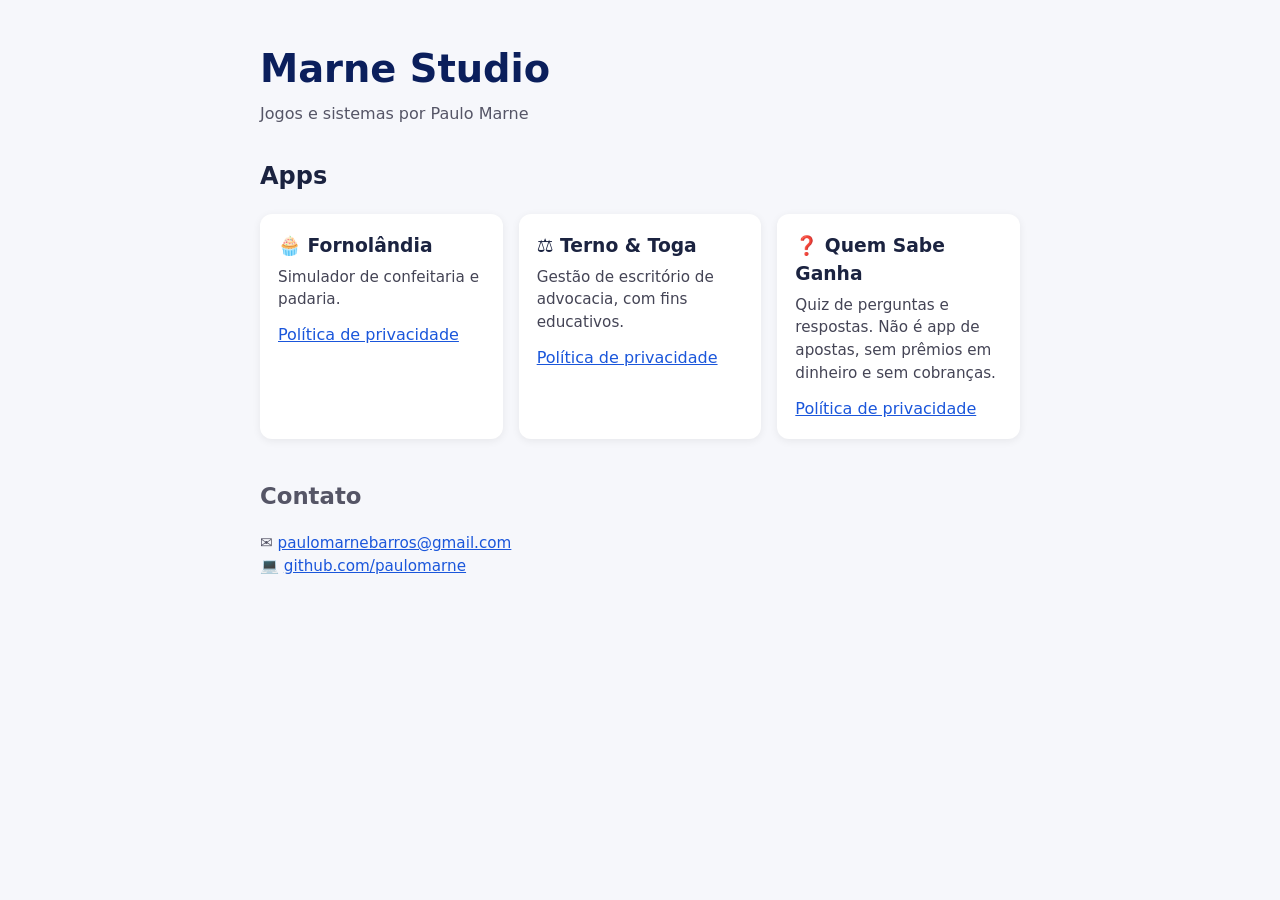
==== index.html @ 159cfad8 "Página inicial Marne Studio" ====
<!doctype html><html lang="pt-BR"><head><meta charset="utf-8"><meta name="viewport" content="width=device-width,initial-scale=1"><title>Marne Studio</title>
<style>body{margin:0;font-family:system-ui,-apple-system,Segoe UI,Roboto,sans-serif;background:#f6f7fb;color:#1b2340;line-height:1.5}main{max-width:760px;margin:0 auto;padding:40px 20px}h1{margin:0;font-size:2.4em;color:#0b1f5c}.sub{color:#556;margin:4px 0 32px}.apps{display:grid;grid-template-columns:repeat(auto-fit,minmax(210px,1fr));gap:16px}.card{background:#fff;border-radius:12px;padding:18px;box-shadow:0 2px 8px #0001}.card h3{margin:0 0 6px}.card p{margin:0 0 12px;font-size:.95em;color:#445}a{color:#1a56db}footer{margin-top:40px;font-size:.95em;color:#556}</style></head><body><main>
<h1>Marne Studio</h1><p class="sub">Jogos e sistemas por Paulo Marne</p>
<h2>Apps</h2><div class="apps">
<div class="card"><h3>🧁 Fornolândia</h3><p>Simulador de confeitaria e padaria.</p><a href="fornolandia/">Política de privacidade</a></div>
<div class="card"><h3>⚖️ Terno & Toga</h3><p>Gestão de escritório de advocacia, com fins educativos.</p><a href="ternotoga/">Política de privacidade</a></div>
<div class="card"><h3>❓ Quem Sabe Ganha</h3><p>Quiz de perguntas e respostas. Não é app de apostas, sem prêmios em dinheiro e sem cobranças.</p><a href="quemsabeganha/">Política de privacidade</a></div>
</div>
<footer><h2>Contato</h2><p>✉️ <a href="mailto:paulomarnebarros@gmail.com">paulomarnebarros@gmail.com</a><br>💻 <a href="https://github.com/paulomarne">github.com/paulomarne</a></p></footer>
</main></body></html>
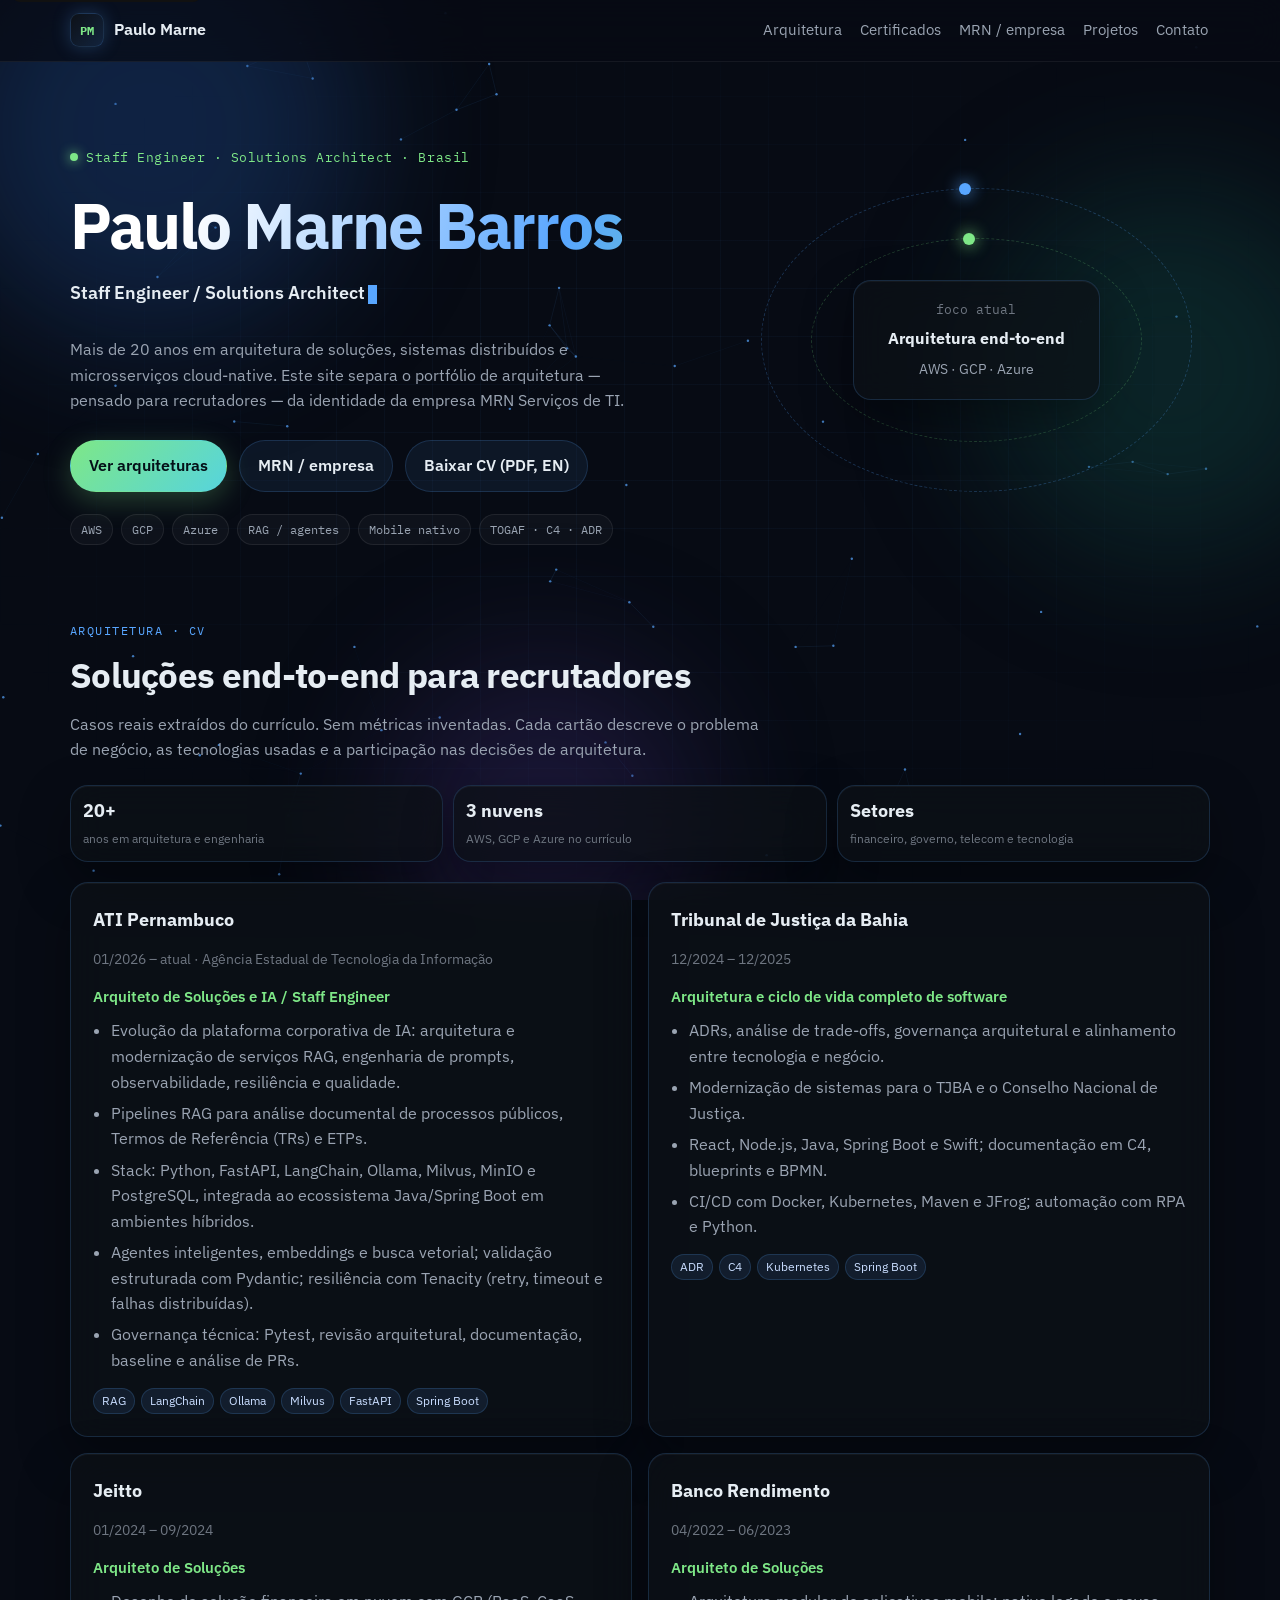
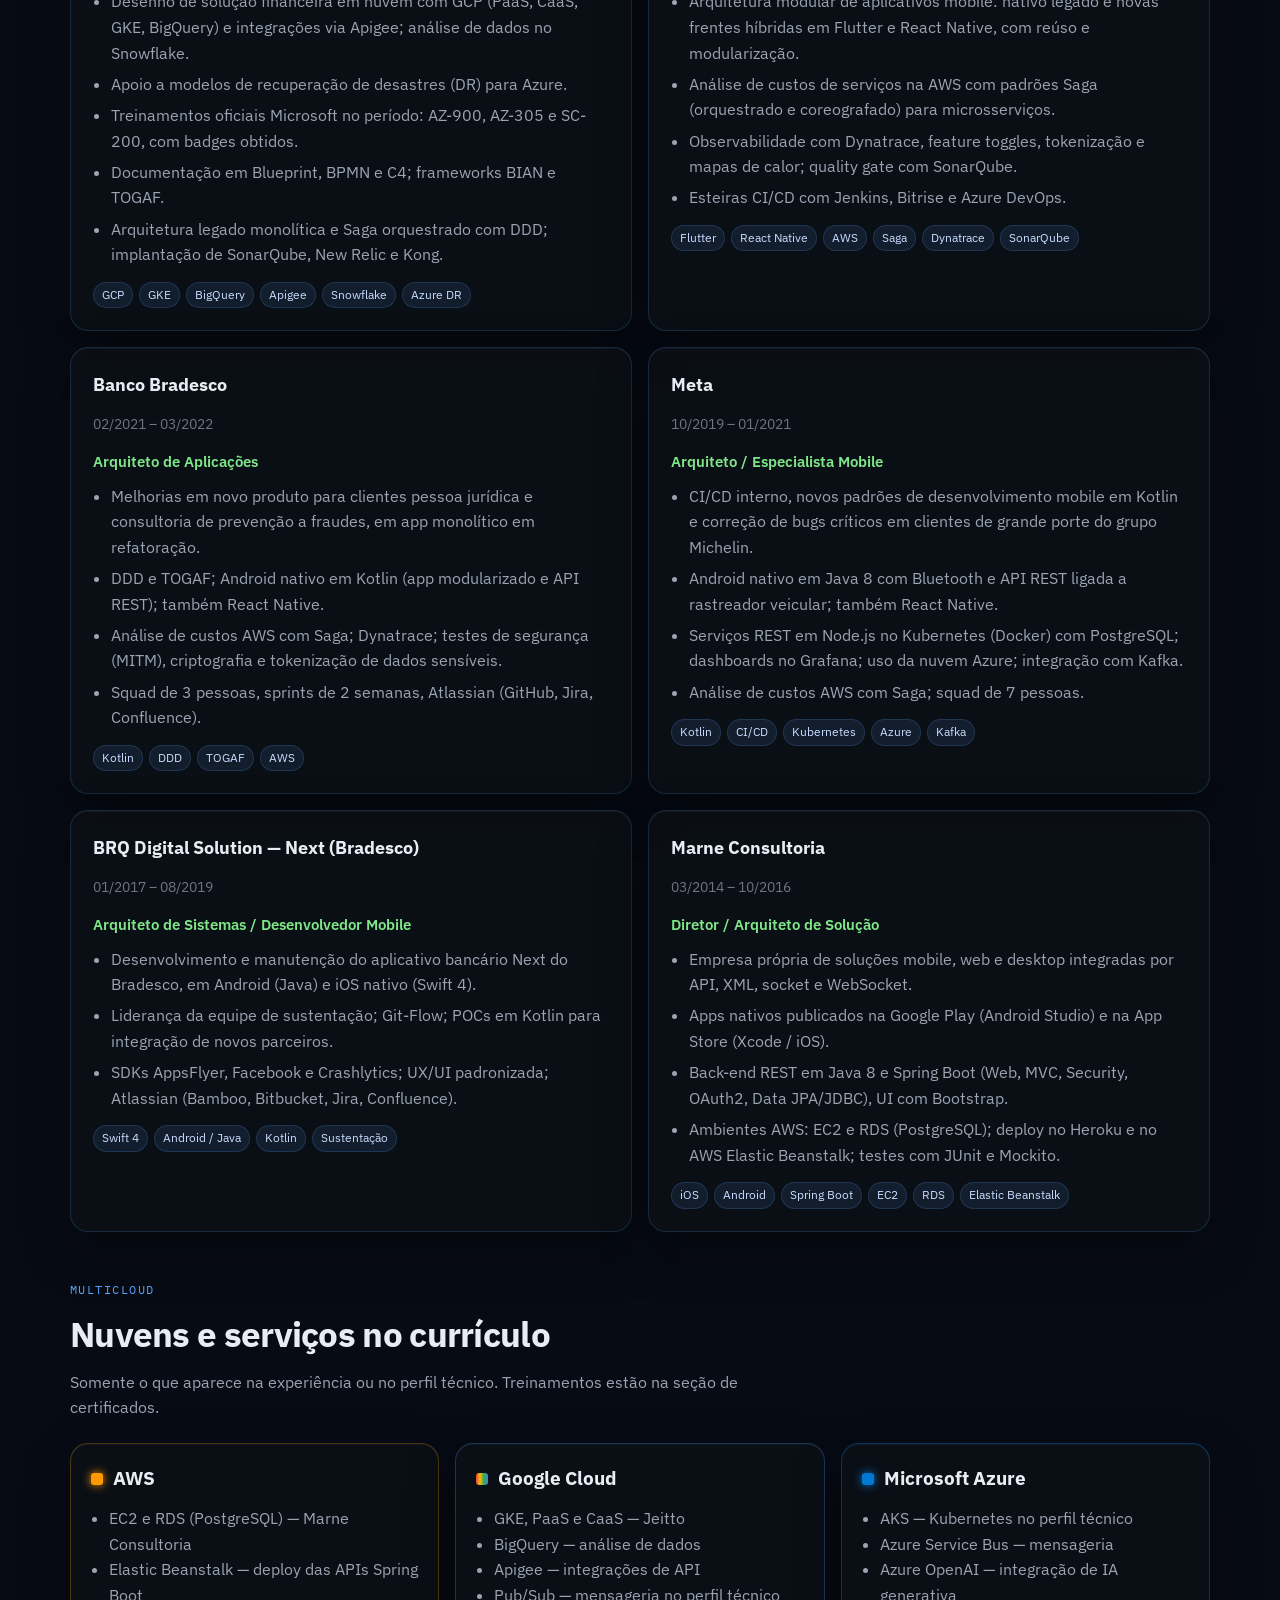
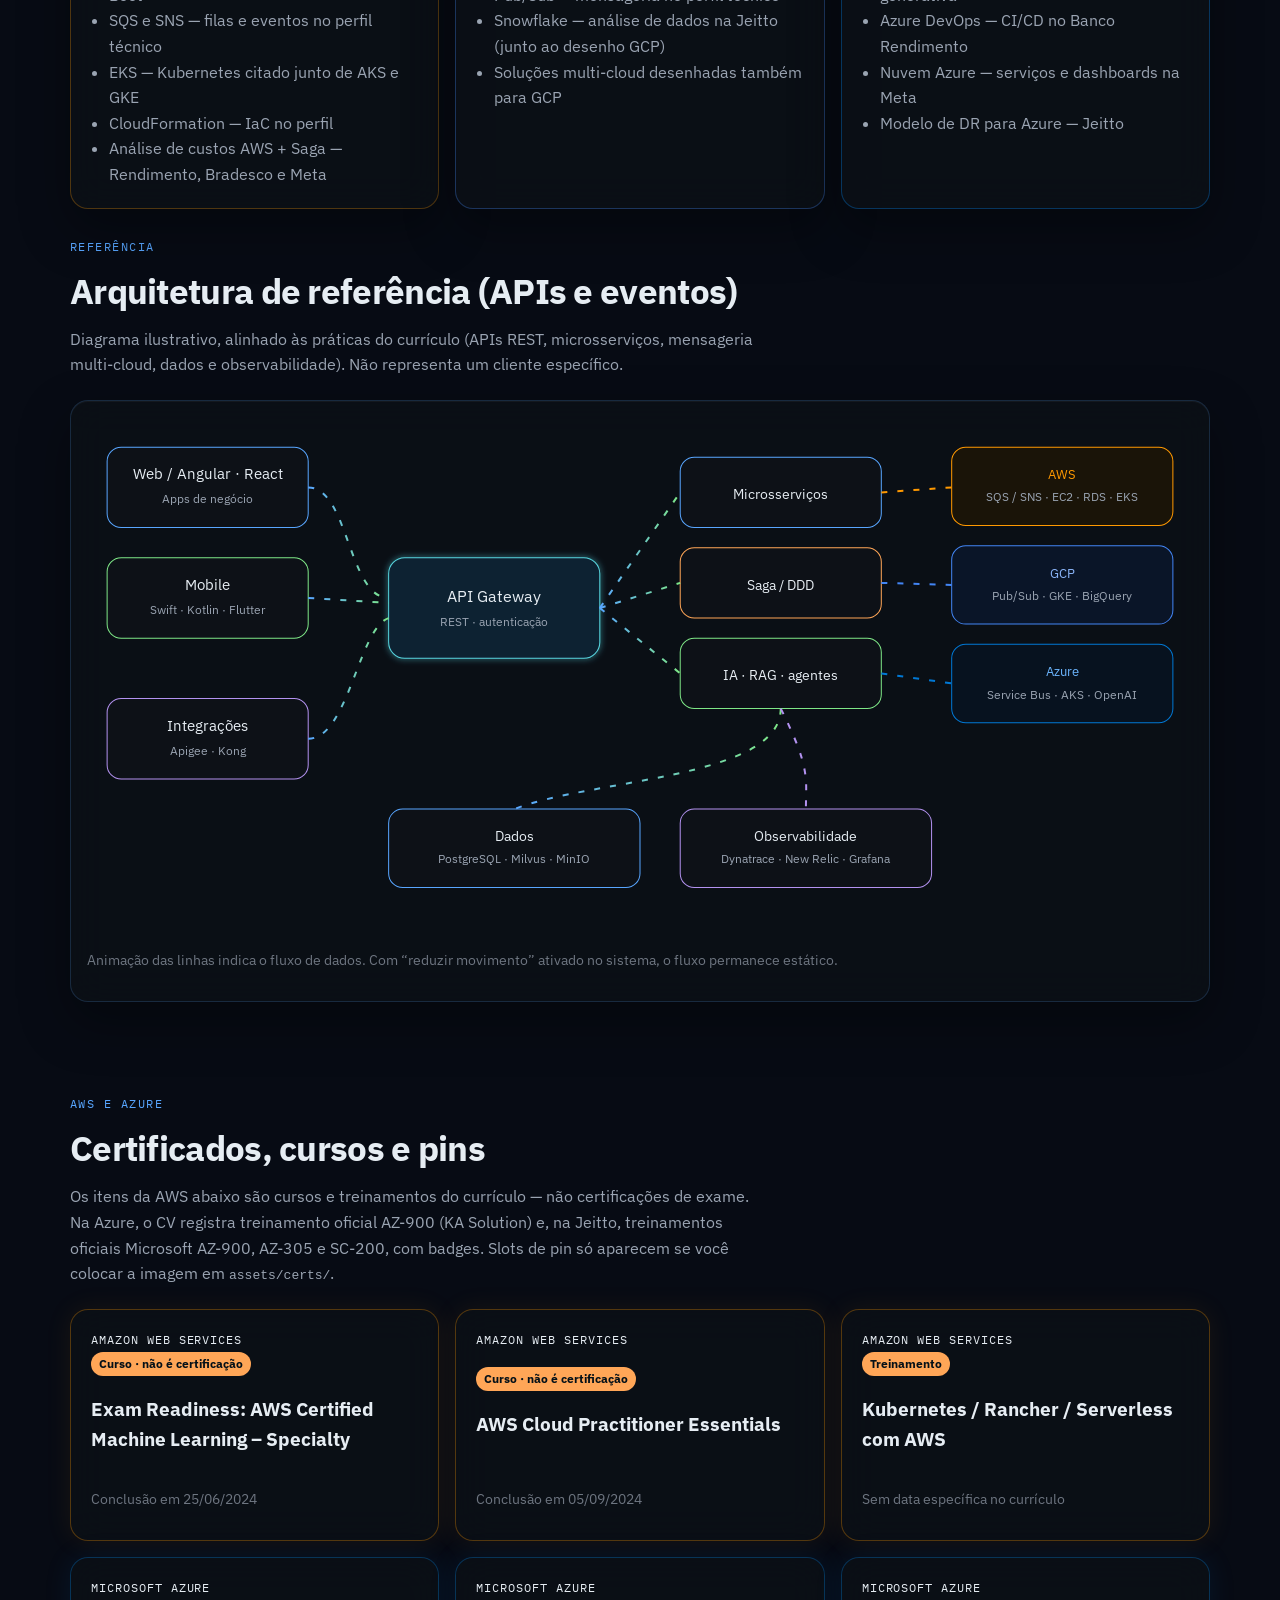
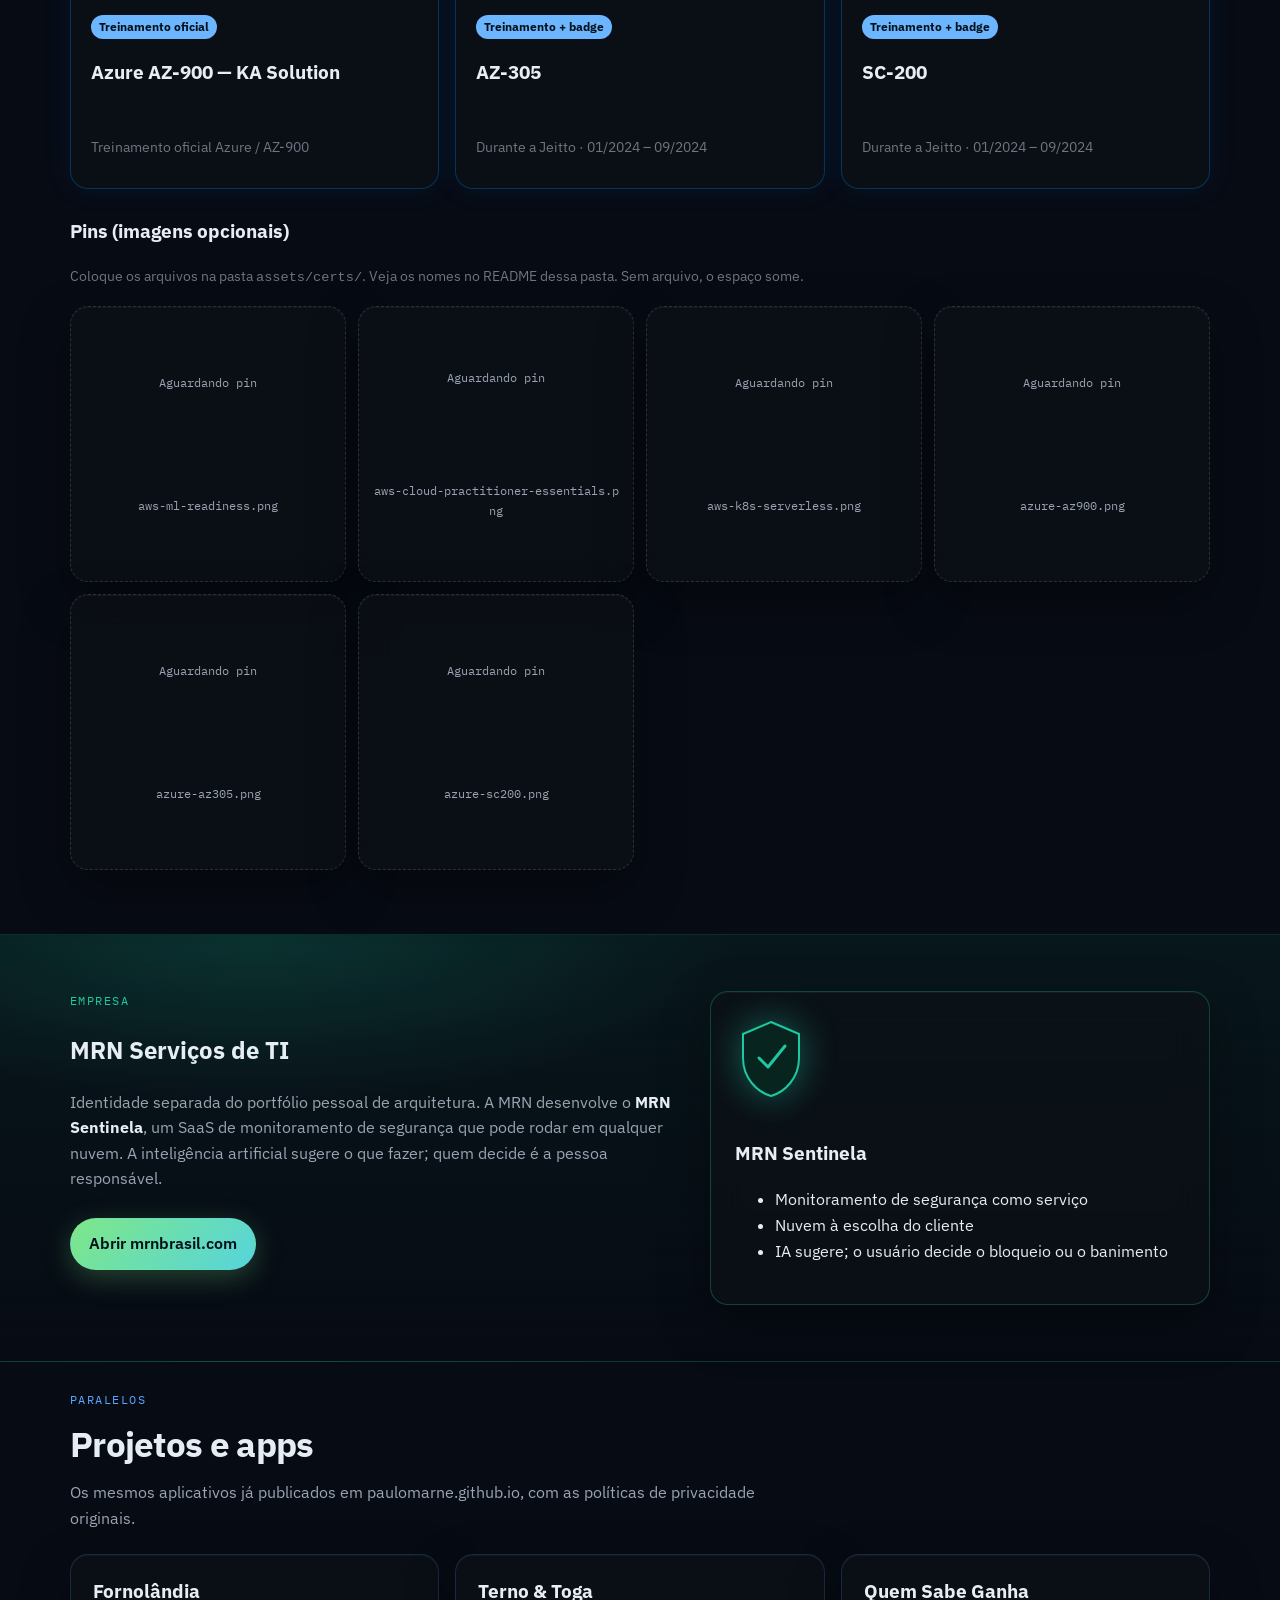
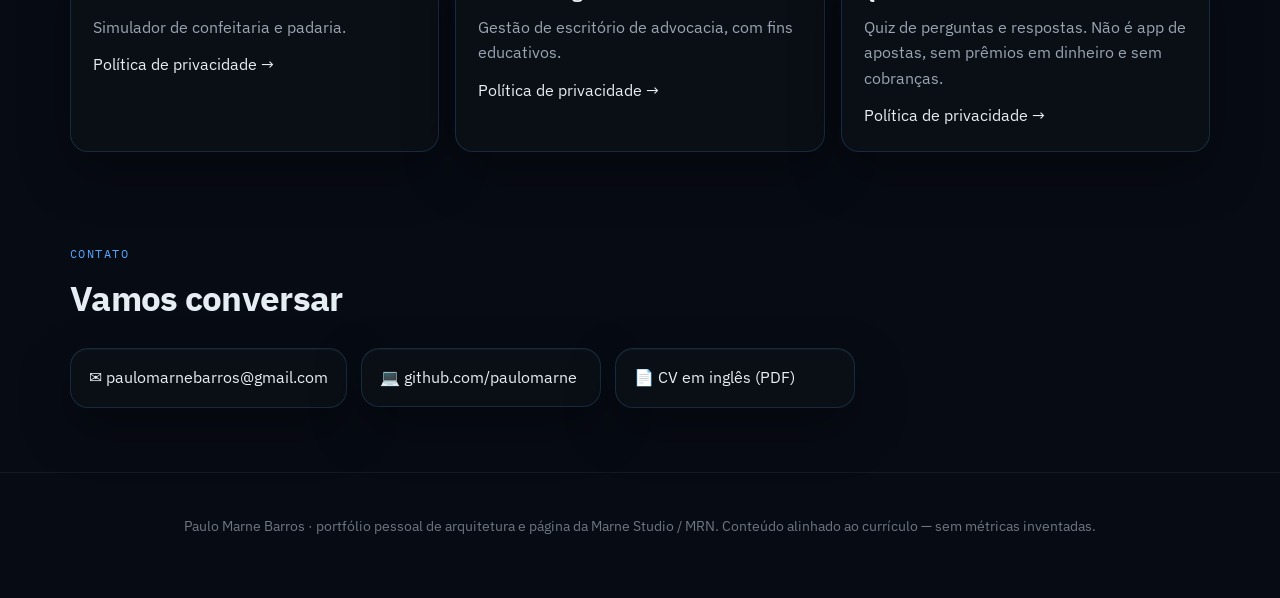
==== commit bfc84886: "Redesign: portfolio de arquitetura + MRN + certificados" ====
--- a/index.html
+++ b/index.html
@@ -1,10 +1,475 @@
-<!doctype html><html lang="pt-BR"><head><meta charset="utf-8"><meta name="viewport" content="width=device-width,initial-scale=1"><title>Marne Studio</title>
-<style>body{margin:0;font-family:system-ui,-apple-system,Segoe UI,Roboto,sans-serif;background:#f6f7fb;color:#1b2340;line-height:1.5}main{max-width:760px;margin:0 auto;padding:40px 20px}h1{margin:0;font-size:2.4em;color:#0b1f5c}.sub{color:#556;margin:4px 0 32px}.apps{display:grid;grid-template-columns:repeat(auto-fit,minmax(210px,1fr));gap:16px}.card{background:#fff;border-radius:12px;padding:18px;box-shadow:0 2px 8px #0001}.card h3{margin:0 0 6px}.card p{margin:0 0 12px;font-size:.95em;color:#445}a{color:#1a56db}footer{margin-top:40px;font-size:.95em;color:#556}</style></head><body><main>
-<h1>Marne Studio</h1><p class="sub">Jogos e sistemas por Paulo Marne</p>
-<h2>Apps</h2><div class="apps">
-<div class="card"><h3>🧁 Fornolândia</h3><p>Simulador de confeitaria e padaria.</p><a href="fornolandia/">Política de privacidade</a></div>
-<div class="card"><h3>⚖️ Terno & Toga</h3><p>Gestão de escritório de advocacia, com fins educativos.</p><a href="ternotoga/">Política de privacidade</a></div>
-<div class="card"><h3>❓ Quem Sabe Ganha</h3><p>Quiz de perguntas e respostas. Não é app de apostas, sem prêmios em dinheiro e sem cobranças.</p><a href="quemsabeganha/">Política de privacidade</a></div>
-</div>
-<footer><h2>Contato</h2><p>✉️ <a href="mailto:paulomarnebarros@gmail.com">paulomarnebarros@gmail.com</a><br>💻 <a href="https://github.com/paulomarne">github.com/paulomarne</a></p></footer>
-</main></body></html>
+<!DOCTYPE html>
+<html lang="pt-BR">
+<head>
+  <meta charset="utf-8">
+  <meta name="viewport" content="width=device-width, initial-scale=1">
+  <meta name="description" content="Paulo Marne Barros — Staff Engineer e Solutions Architect. Portfólio de arquiteturas em AWS, GCP e Azure, separado da empresa MRN Serviços de TI.">
+  <title>Paulo Marne Barros — Staff Engineer / Solutions Architect</title>
+  <link rel="icon" href="assets/favicon.svg" type="image/svg+xml">
+  <link rel="preconnect" href="https://fonts.googleapis.com">
+  <link rel="preconnect" href="https://fonts.gstatic.com" crossorigin>
+  <link href="https://fonts.googleapis.com/css2?family=IBM+Plex+Mono:wght@400;500&family=IBM+Plex+Sans:wght@400;500;600;700&display=swap" rel="stylesheet">
+  <link rel="stylesheet" href="styles.css">
+</head>
+<body>
+  <a class="skip" href="#conteudo">Saltar para o conteúdo</a>
+  <canvas id="particles" aria-hidden="true"></canvas>
+  <div class="glow-orbs" aria-hidden="true"><span></span><span></span><span></span></div>
+  <div class="grid-overlay" aria-hidden="true"></div>
+
+  <div class="wrap">
+    <header class="nav" id="nav">
+      <div class="nav-inner">
+        <a class="brand" href="#topo">
+          <span class="brand-mark">PM</span>
+          Paulo Marne
+        </a>
+        <button class="menu-btn" type="button" aria-expanded="false" aria-controls="menu" id="menuBtn">Menu</button>
+        <nav class="nav-links" id="menu" aria-label="Seções">
+          <a href="#arquitetura">Arquitetura</a>
+          <a href="#certificados">Certificados</a>
+          <a href="#empresa">MRN / empresa</a>
+          <a href="#projetos">Projetos</a>
+          <a href="#contato">Contato</a>
+        </nav>
+      </div>
+    </header>
+
+    <main id="conteudo">
+      <section class="hero" id="topo">
+        <div>
+          <p class="kicker">Staff Engineer · Solutions Architect · Brasil</p>
+          <h1><span class="gradient-text">Paulo Marne Barros</span></h1>
+          <p class="typed-line" aria-live="polite"><strong id="typed"></strong><span class="cursor" aria-hidden="true"></span></p>
+          <p class="lead">Mais de 20 anos em arquitetura de soluções, sistemas distribuídos e microsserviços cloud-native. Este site separa o portfólio de arquitetura — pensado para recrutadores — da identidade da empresa MRN Serviços de TI.</p>
+          <div class="cta-row">
+            <a class="btn btn-primary" href="#arquitetura">Ver arquiteturas</a>
+            <a class="btn btn-ghost" href="#empresa">MRN / empresa</a>
+            <a class="btn btn-ghost" href="assets/CV_Paulo_Barros_Staff_Engineer_EN.pdf">Baixar CV (PDF, EN)</a>
+          </div>
+          <div class="chip-row">
+            <span class="chip">AWS</span>
+            <span class="chip">GCP</span>
+            <span class="chip">Azure</span>
+            <span class="chip">RAG / agentes</span>
+            <span class="chip">Mobile nativo</span>
+            <span class="chip">TOGAF · C4 · ADR</span>
+          </div>
+        </div>
+        <div class="hero-visual" aria-hidden="true">
+          <div class="orbit"></div>
+          <div class="orbit inner"></div>
+          <div class="core glass">
+            <small>foco atual</small>
+            <strong>Arquitetura end-to-end</strong>
+            <span style="color:var(--muted);font-size:.9rem">AWS · GCP · Azure</span>
+          </div>
+        </div>
+      </section>
+
+      <section id="arquitetura">
+        <div class="section-head reveal">
+          <div class="eyebrow">Arquitetura · CV</div>
+          <h2>Soluções end-to-end para recrutadores</h2>
+          <p>Casos reais extraídos do currículo. Sem métricas inventadas. Cada cartão descreve o problema de negócio, as tecnologias usadas e a participação nas decisões de arquitetura.</p>
+        </div>
+
+        <div class="stat-grid reveal">
+          <div class="stat glass"><b>20+</b><span>anos em arquitetura e engenharia</span></div>
+          <div class="stat glass"><b>3 nuvens</b><span>AWS, GCP e Azure no currículo</span></div>
+          <div class="stat glass"><b>Setores</b><span>financeiro, governo, telecom e tecnologia</span></div>
+        </div>
+
+        <div class="cards" style="margin-top:20px">
+          <article class="card glass reveal tilt">
+            <h3>ATI Pernambuco</h3>
+            <p class="meta">01/2026 – atual · Agência Estadual de Tecnologia da Informação</p>
+            <p class="role">Arquiteto de Soluções e IA / Staff Engineer</p>
+            <ul>
+              <li>Evolução da plataforma corporativa de IA: arquitetura e modernização de serviços RAG, engenharia de prompts, observabilidade, resiliência e qualidade.</li>
+              <li>Pipelines RAG para análise documental de processos públicos, Termos de Referência (TRs) e ETPs.</li>
+              <li>Stack: Python, FastAPI, LangChain, Ollama, Milvus, MinIO e PostgreSQL, integrada ao ecossistema Java/Spring Boot em ambientes híbridos.</li>
+              <li>Agentes inteligentes, embeddings e busca vetorial; validação estruturada com Pydantic; resiliência com Tenacity (retry, timeout e falhas distribuídas).</li>
+              <li>Governança técnica: Pytest, revisão arquitetural, documentação, baseline e análise de PRs.</li>
+            </ul>
+            <div class="tags"><span class="tag">RAG</span><span class="tag">LangChain</span><span class="tag">Ollama</span><span class="tag">Milvus</span><span class="tag">FastAPI</span><span class="tag">Spring Boot</span></div>
+          </article>
+
+          <article class="card glass reveal tilt">
+            <h3>Tribunal de Justiça da Bahia</h3>
+            <p class="meta">12/2024 – 12/2025</p>
+            <p class="role">Arquitetura e ciclo de vida completo de software</p>
+            <ul>
+              <li>ADRs, análise de trade-offs, governança arquitetural e alinhamento entre tecnologia e negócio.</li>
+              <li>Modernização de sistemas para o TJBA e o Conselho Nacional de Justiça.</li>
+              <li>React, Node.js, Java, Spring Boot e Swift; documentação em C4, blueprints e BPMN.</li>
+              <li>CI/CD com Docker, Kubernetes, Maven e JFrog; automação com RPA e Python.</li>
+            </ul>
+            <div class="tags"><span class="tag">ADR</span><span class="tag">C4</span><span class="tag">Kubernetes</span><span class="tag">Spring Boot</span></div>
+          </article>
+
+          <article class="card glass reveal tilt">
+            <h3>Jeitto</h3>
+            <p class="meta">01/2024 – 09/2024</p>
+            <p class="role">Arquiteto de Soluções</p>
+            <ul>
+              <li>Desenho de solução financeira em nuvem com GCP (PaaS, CaaS, GKE, BigQuery) e integrações via Apigee; análise de dados no Snowflake.</li>
+              <li>Apoio a modelos de recuperação de desastres (DR) para Azure.</li>
+              <li>Treinamentos oficiais Microsoft no período: AZ-900, AZ-305 e SC-200, com badges obtidos.</li>
+              <li>Documentação em Blueprint, BPMN e C4; frameworks BIAN e TOGAF.</li>
+              <li>Arquitetura legado monolítica e Saga orquestrado com DDD; implantação de SonarQube, New Relic e Kong.</li>
+            </ul>
+            <div class="tags"><span class="tag">GCP</span><span class="tag">GKE</span><span class="tag">BigQuery</span><span class="tag">Apigee</span><span class="tag">Snowflake</span><span class="tag">Azure DR</span></div>
+          </article>
+
+          <article class="card glass reveal tilt">
+            <h3>Banco Rendimento</h3>
+            <p class="meta">04/2022 – 06/2023</p>
+            <p class="role">Arquiteto de Soluções</p>
+            <ul>
+              <li>Arquitetura modular de aplicativos mobile: nativo legado e novas frentes híbridas em Flutter e React Native, com reúso e modularização.</li>
+              <li>Análise de custos de serviços na AWS com padrões Saga (orquestrado e coreografado) para microsserviços.</li>
+              <li>Observabilidade com Dynatrace, feature toggles, tokenização e mapas de calor; quality gate com SonarQube.</li>
+              <li>Esteiras CI/CD com Jenkins, Bitrise e Azure DevOps.</li>
+            </ul>
+            <div class="tags"><span class="tag">Flutter</span><span class="tag">React Native</span><span class="tag">AWS</span><span class="tag">Saga</span><span class="tag">Dynatrace</span><span class="tag">SonarQube</span></div>
+          </article>
+
+          <article class="card glass reveal tilt">
+            <h3>Banco Bradesco</h3>
+            <p class="meta">02/2021 – 03/2022</p>
+            <p class="role">Arquiteto de Aplicações</p>
+            <ul>
+              <li>Melhorias em novo produto para clientes pessoa jurídica e consultoria de prevenção a fraudes, em app monolítico em refatoração.</li>
+              <li>DDD e TOGAF; Android nativo em Kotlin (app modularizado e API REST); também React Native.</li>
+              <li>Análise de custos AWS com Saga; Dynatrace; testes de segurança (MITM), criptografia e tokenização de dados sensíveis.</li>
+              <li>Squad de 3 pessoas, sprints de 2 semanas, Atlassian (GitHub, Jira, Confluence).</li>
+            </ul>
+            <div class="tags"><span class="tag">Kotlin</span><span class="tag">DDD</span><span class="tag">TOGAF</span><span class="tag">AWS</span></div>
+          </article>
+
+          <article class="card glass reveal tilt">
+            <h3>Meta</h3>
+            <p class="meta">10/2019 – 01/2021</p>
+            <p class="role">Arquiteto / Especialista Mobile</p>
+            <ul>
+              <li>CI/CD interno, novos padrões de desenvolvimento mobile em Kotlin e correção de bugs críticos em clientes de grande porte do grupo Michelin.</li>
+              <li>Android nativo em Java 8 com Bluetooth e API REST ligada a rastreador veicular; também React Native.</li>
+              <li>Serviços REST em Node.js no Kubernetes (Docker) com PostgreSQL; dashboards no Grafana; uso da nuvem Azure; integração com Kafka.</li>
+              <li>Análise de custos AWS com Saga; squad de 7 pessoas.</li>
+            </ul>
+            <div class="tags"><span class="tag">Kotlin</span><span class="tag">CI/CD</span><span class="tag">Kubernetes</span><span class="tag">Azure</span><span class="tag">Kafka</span></div>
+          </article>
+
+          <article class="card glass reveal tilt">
+            <h3>BRQ Digital Solution — Next (Bradesco)</h3>
+            <p class="meta">01/2017 – 08/2019</p>
+            <p class="role">Arquiteto de Sistemas / Desenvolvedor Mobile</p>
+            <ul>
+              <li>Desenvolvimento e manutenção do aplicativo bancário Next do Bradesco, em Android (Java) e iOS nativo (Swift 4).</li>
+              <li>Liderança da equipe de sustentação; Git-Flow; POCs em Kotlin para integração de novos parceiros.</li>
+              <li>SDKs AppsFlyer, Facebook e Crashlytics; UX/UI padronizada; Atlassian (Bamboo, Bitbucket, Jira, Confluence).</li>
+            </ul>
+            <div class="tags"><span class="tag">Swift 4</span><span class="tag">Android / Java</span><span class="tag">Kotlin</span><span class="tag">Sustentação</span></div>
+          </article>
+
+          <article class="card glass reveal tilt">
+            <h3>Marne Consultoria</h3>
+            <p class="meta">03/2014 – 10/2016</p>
+            <p class="role">Diretor / Arquiteto de Solução</p>
+            <ul>
+              <li>Empresa própria de soluções mobile, web e desktop integradas por API, XML, socket e WebSocket.</li>
+              <li>Apps nativos publicados na Google Play (Android Studio) e na App Store (Xcode / iOS).</li>
+              <li>Back-end REST em Java 8 e Spring Boot (Web, MVC, Security, OAuth2, Data JPA/JDBC), UI com Bootstrap.</li>
+              <li>Ambientes AWS: EC2 e RDS (PostgreSQL); deploy no Heroku e no AWS Elastic Beanstalk; testes com JUnit e Mockito.</li>
+            </ul>
+            <div class="tags"><span class="tag">iOS</span><span class="tag">Android</span><span class="tag">Spring Boot</span><span class="tag">EC2</span><span class="tag">RDS</span><span class="tag">Elastic Beanstalk</span></div>
+          </article>
+        </div>
+
+        <div class="section-head reveal" style="margin-top:48px">
+          <div class="eyebrow">Multicloud</div>
+          <h2>Nuvens e serviços no currículo</h2>
+          <p>Somente o que aparece na experiência ou no perfil técnico. Treinamentos estão na seção de certificados.</p>
+        </div>
+        <div class="cloud-grid">
+          <article class="cloud-col glass aws reveal">
+            <h3><span class="logo-dot"></span> AWS</h3>
+            <ul>
+              <li>EC2 e RDS (PostgreSQL) — Marne Consultoria</li>
+              <li>Elastic Beanstalk — deploy das APIs Spring Boot</li>
+              <li>SQS e SNS — filas e eventos no perfil técnico</li>
+              <li>EKS — Kubernetes citado junto de AKS e GKE</li>
+              <li>CloudFormation — IaC no perfil</li>
+              <li>Análise de custos AWS + Saga — Rendimento, Bradesco e Meta</li>
+            </ul>
+          </article>
+          <article class="cloud-col glass gcp reveal">
+            <h3><span class="logo-dot"></span> Google Cloud</h3>
+            <ul>
+              <li>GKE, PaaS e CaaS — Jeitto</li>
+              <li>BigQuery — análise de dados</li>
+              <li>Apigee — integrações de API</li>
+              <li>Pub/Sub — mensageria no perfil técnico</li>
+              <li>Snowflake — análise de dados na Jeitto (junto ao desenho GCP)</li>
+              <li>Soluções multi-cloud desenhadas também para GCP</li>
+            </ul>
+          </article>
+          <article class="cloud-col glass azure reveal">
+            <h3><span class="logo-dot"></span> Microsoft Azure</h3>
+            <ul>
+              <li>AKS — Kubernetes no perfil técnico</li>
+              <li>Azure Service Bus — mensageria</li>
+              <li>Azure OpenAI — integração de IA generativa</li>
+              <li>Azure DevOps — CI/CD no Banco Rendimento</li>
+              <li>Nuvem Azure — serviços e dashboards na Meta</li>
+              <li>Modelo de DR para Azure — Jeitto</li>
+            </ul>
+          </article>
+        </div>
+
+        <div class="section-head reveal">
+          <div class="eyebrow">Referência</div>
+          <h2>Arquitetura de referência (APIs e eventos)</h2>
+          <p>Diagrama ilustrativo, alinhado às práticas do currículo (APIs REST, microsserviços, mensageria multi-cloud, dados e observabilidade). Não representa um cliente específico.</p>
+        </div>
+        <div class="diagram-wrap glass reveal">
+          <svg viewBox="0 0 1100 520" role="img" aria-labelledby="diagTitle diagDesc">
+            <title id="diagTitle">Arquitetura de referência multi-cloud orientada a eventos e APIs</title>
+            <desc id="diagDesc">Clientes web e mobile se conectam a um API gateway. Os serviços publicam eventos em barramentos AWS SQS/SNS, GCP Pub/Sub e Azure Service Bus, persistem dados e emitem telemetria.</desc>
+            <defs>
+              <linearGradient id="lineG" x1="0" x2="1">
+                <stop offset="0" stop-color="#58a6ff"/>
+                <stop offset="1" stop-color="#7ee787"/>
+              </linearGradient>
+              <filter id="glow"><feGaussianBlur stdDeviation="3" result="b"/><feMerge><feMergeNode in="b"/><feMergeNode in="SourceGraphic"/></feMerge></filter>
+            </defs>
+            <rect x="20" y="30" width="200" height="80" rx="14" fill="#0d1117" stroke="#58a6ff"/>
+            <text x="120" y="62" text-anchor="middle" fill="#e6edf3" font-size="15" font-family="IBM Plex Sans, sans-serif">Web / Angular · React</text>
+            <text x="120" y="86" text-anchor="middle" fill="#9aa4b2" font-size="12" font-family="IBM Plex Sans, sans-serif">Apps de negócio</text>
+            <rect x="20" y="140" width="200" height="80" rx="14" fill="#0d1117" stroke="#7ee787"/>
+            <text x="120" y="172" text-anchor="middle" fill="#e6edf3" font-size="15" font-family="IBM Plex Sans, sans-serif">Mobile</text>
+            <text x="120" y="196" text-anchor="middle" fill="#9aa4b2" font-size="12" font-family="IBM Plex Sans, sans-serif">Swift · Kotlin · Flutter</text>
+            <rect x="20" y="280" width="200" height="80" rx="14" fill="#0d1117" stroke="#b392f0"/>
+            <text x="120" y="312" text-anchor="middle" fill="#e6edf3" font-size="15" font-family="IBM Plex Sans, sans-serif">Integrações</text>
+            <text x="120" y="336" text-anchor="middle" fill="#9aa4b2" font-size="12" font-family="IBM Plex Sans, sans-serif">Apigee · Kong</text>
+
+            <rect x="300" y="140" width="210" height="100" rx="16" fill="#102033" stroke="#56d4dd" filter="url(#glow)"/>
+            <text x="405" y="184" text-anchor="middle" fill="#e6edf3" font-size="16" font-family="IBM Plex Sans, sans-serif">API Gateway</text>
+            <text x="405" y="208" text-anchor="middle" fill="#9aa4b2" font-size="12" font-family="IBM Plex Sans, sans-serif">REST · autenticação</text>
+
+            <rect x="590" y="40" width="200" height="70" rx="14" fill="#0d1117" stroke="#58a6ff"/>
+            <text x="690" y="82" text-anchor="middle" fill="#e6edf3" font-size="14" font-family="IBM Plex Sans, sans-serif">Microsserviços</text>
+            <rect x="590" y="130" width="200" height="70" rx="14" fill="#0d1117" stroke="#ffa657"/>
+            <text x="690" y="172" text-anchor="middle" fill="#e6edf3" font-size="14" font-family="IBM Plex Sans, sans-serif">Saga / DDD</text>
+            <rect x="590" y="220" width="200" height="70" rx="14" fill="#0d1117" stroke="#7ee787"/>
+            <text x="690" y="262" text-anchor="middle" fill="#e6edf3" font-size="14" font-family="IBM Plex Sans, sans-serif">IA · RAG · agentes</text>
+
+            <rect x="860" y="30" width="220" height="78" rx="14" fill="#1a1408" stroke="#ff9900"/>
+            <text x="970" y="62" text-anchor="middle" fill="#ff9900" font-size="13" font-family="IBM Plex Sans, sans-serif">AWS</text>
+            <text x="970" y="84" text-anchor="middle" fill="#9aa4b2" font-size="12" font-family="IBM Plex Sans, sans-serif">SQS / SNS · EC2 · RDS · EKS</text>
+            <rect x="860" y="128" width="220" height="78" rx="14" fill="#0a1528" stroke="#4285f4"/>
+            <text x="970" y="160" text-anchor="middle" fill="#8ab4f8" font-size="13" font-family="IBM Plex Sans, sans-serif">GCP</text>
+            <text x="970" y="182" text-anchor="middle" fill="#9aa4b2" font-size="12" font-family="IBM Plex Sans, sans-serif">Pub/Sub · GKE · BigQuery</text>
+            <rect x="860" y="226" width="220" height="78" rx="14" fill="#07121f" stroke="#0078d4"/>
+            <text x="970" y="258" text-anchor="middle" fill="#6cb6ff" font-size="13" font-family="IBM Plex Sans, sans-serif">Azure</text>
+            <text x="970" y="280" text-anchor="middle" fill="#9aa4b2" font-size="12" font-family="IBM Plex Sans, sans-serif">Service Bus · AKS · OpenAI</text>
+
+            <rect x="300" y="390" width="250" height="78" rx="14" fill="#0d1117" stroke="#58a6ff"/>
+            <text x="425" y="422" text-anchor="middle" fill="#e6edf3" font-size="14" font-family="IBM Plex Sans, sans-serif">Dados</text>
+            <text x="425" y="444" text-anchor="middle" fill="#9aa4b2" font-size="12" font-family="IBM Plex Sans, sans-serif">PostgreSQL · Milvus · MinIO</text>
+            <rect x="590" y="390" width="250" height="78" rx="14" fill="#0d1117" stroke="#b392f0"/>
+            <text x="715" y="422" text-anchor="middle" fill="#e6edf3" font-size="14" font-family="IBM Plex Sans, sans-serif">Observabilidade</text>
+            <text x="715" y="444" text-anchor="middle" fill="#9aa4b2" font-size="12" font-family="IBM Plex Sans, sans-serif">Dynatrace · New Relic · Grafana</text>
+
+            <path class="flow" d="M220 70 C260 70 260 180 300 180" fill="none" stroke="url(#lineG)" stroke-width="2"/>
+            <path class="flow" d="M220 180 L300 185" fill="none" stroke="url(#lineG)" stroke-width="2"/>
+            <path class="flow" d="M220 320 C260 320 270 210 300 200" fill="none" stroke="url(#lineG)" stroke-width="2"/>
+            <path class="flow" d="M510 190 L590 75" fill="none" stroke="url(#lineG)" stroke-width="2"/>
+            <path class="flow" d="M510 190 L590 165" fill="none" stroke="url(#lineG)" stroke-width="2"/>
+            <path class="flow" d="M510 190 L590 255" fill="none" stroke="url(#lineG)" stroke-width="2"/>
+            <path class="flow" d="M790 75 L860 70" fill="none" stroke="#ff9900" stroke-width="2"/>
+            <path class="flow" d="M790 165 L860 167" fill="none" stroke="#4285f4" stroke-width="2"/>
+            <path class="flow" d="M790 255 L860 265" fill="none" stroke="#0078d4" stroke-width="2"/>
+            <path class="flow" d="M690 290 C690 360 500 360 425 390" fill="none" stroke="url(#lineG)" stroke-width="2"/>
+            <path class="flow" d="M690 290 C720 350 715 360 715 390" fill="none" stroke="#b392f0" stroke-width="2"/>
+          </svg>
+          <p class="note">Animação das linhas indica o fluxo de dados. Com “reduzir movimento” ativado no sistema, o fluxo permanece estático.</p>
+        </div>
+      </section>
+
+      <section id="certificados">
+        <div class="section-head reveal">
+          <div class="eyebrow">AWS e Azure</div>
+          <h2>Certificados, cursos e pins</h2>
+          <p>Os itens da AWS abaixo são cursos e treinamentos do currículo — não certificações de exame. Na Azure, o CV registra treinamento oficial AZ-900 (KA Solution) e, na Jeitto, treinamentos oficiais Microsoft AZ-900, AZ-305 e SC-200, com badges. Slots de pin só aparecem se você colocar a imagem em <code>assets/certs/</code>.</p>
+        </div>
+        <div class="certs">
+          <article class="badge glass aws reveal">
+            <div class="badge-inner">
+              <div class="badge-face">
+                <span class="issuer">Amazon Web Services</span>
+                <div>
+                  <span class="label-course">Curso · não é certificação</span>
+                  <h3>Exam Readiness: AWS Certified Machine Learning – Specialty</h3>
+                </div>
+                <p class="meta">Conclusão em 25/06/2024</p>
+              </div>
+              <div class="badge-face badge-back glass">
+                <p>Preparação para o exame de Machine Learning Specialty. Listado no currículo em “Cursos, Treinamentos e Certificações”.</p>
+                <p class="meta">Vire o cartão para o título · pin opcional abaixo</p>
+              </div>
+            </div>
+          </article>
+          <article class="badge glass aws reveal">
+            <div class="badge-inner">
+              <div class="badge-face">
+                <span class="issuer">Amazon Web Services</span>
+                <div>
+                  <span class="label-course">Curso · não é certificação</span>
+                  <h3>AWS Cloud Practitioner Essentials</h3>
+                </div>
+                <p class="meta">Conclusão em 05/09/2024</p>
+              </div>
+              <div class="badge-face badge-back glass">
+                <p>Fundamentos da nuvem AWS. Tratado no currículo como curso concluído, não como badge de exame Certified Cloud Practitioner.</p>
+                <p class="meta">Vire o cartão para o título</p>
+              </div>
+            </div>
+          </article>
+          <article class="badge glass aws reveal">
+            <div class="badge-inner">
+              <div class="badge-face">
+                <span class="issuer">Amazon Web Services</span>
+                <div>
+                  <span class="label-course">Treinamento</span>
+                  <h3>Kubernetes / Rancher / Serverless com AWS</h3>
+                </div>
+                <p class="meta">Sem data específica no currículo</p>
+              </div>
+              <div class="badge-face badge-back glass">
+                <p>Treinamento citado no currículo junto de Kubernetes, Rancher e serverless na AWS.</p>
+              </div>
+            </div>
+          </article>
+          <article class="badge glass azure reveal">
+            <div class="badge-inner">
+              <div class="badge-face">
+                <span class="issuer">Microsoft Azure</span>
+                <div>
+                  <span class="label-course">Treinamento oficial</span>
+                  <h3>Azure AZ-900 — KA Solution</h3>
+                </div>
+                <p class="meta">Treinamento oficial Azure / AZ-900</p>
+              </div>
+              <div class="badge-face badge-back glass">
+                <p>Registrado no currículo como “Treinamento oficial Azure / AZ-900 – KA Solution”. Não há data nem número de credencial no CV.</p>
+              </div>
+            </div>
+          </article>
+          <article class="badge glass azure reveal">
+            <div class="badge-inner">
+              <div class="badge-face">
+                <span class="issuer">Microsoft Azure</span>
+                <div>
+                  <span class="label-course">Treinamento + badge</span>
+                  <h3>AZ-305</h3>
+                </div>
+                <p class="meta">Durante a Jeitto · 01/2024 – 09/2024</p>
+              </div>
+              <div class="badge-face badge-back glass">
+                <p>Treinamento oficial Microsoft AZ-305 citado na experiência da Jeitto, junto com a obtenção de badges. O CV não afirma aprovação no exame de certificação.</p>
+              </div>
+            </div>
+          </article>
+          <article class="badge glass azure reveal">
+            <div class="badge-inner">
+              <div class="badge-face">
+                <span class="issuer">Microsoft Azure</span>
+                <div>
+                  <span class="label-course">Treinamento + badge</span>
+                  <h3>SC-200</h3>
+                </div>
+                <p class="meta">Durante a Jeitto · 01/2024 – 09/2024</p>
+              </div>
+              <div class="badge-face badge-back glass">
+                <p>Treinamento oficial Microsoft SC-200 citado na Jeitto, com badges. Sem credencial de exame no currículo.</p>
+              </div>
+            </div>
+          </article>
+        </div>
+
+        <h3 class="reveal" style="margin-top:28px">Pins (imagens opcionais)</h3>
+        <p class="note reveal">Coloque os arquivos na pasta <code>assets/certs/</code>. Veja os nomes no README dessa pasta. Sem arquivo, o espaço some.</p>
+        <div class="pins" id="pinGrid"></div>
+      </section>
+
+      <section class="mrn-band" id="empresa">
+        <div class="mrn-inner">
+          <div class="reveal">
+            <div class="eyebrow mrn">Empresa</div>
+            <h2>MRN Serviços de TI</h2>
+            <p style="color:var(--muted)">Identidade separada do portfólio pessoal de arquitetura. A MRN desenvolve o <strong style="color:var(--text)">MRN Sentinela</strong>, um SaaS de monitoramento de segurança que pode rodar em qualquer nuvem. A inteligência artificial sugere o que fazer; quem decide é a pessoa responsável.</p>
+            <div class="cta-row">
+              <a class="btn btn-primary" href="https://mrnbrasil.com" rel="noopener noreferrer">Abrir mrnbrasil.com</a>
+            </div>
+          </div>
+          <aside class="mrn-card glass reveal">
+            <svg class="shield" viewBox="0 0 72 84" aria-hidden="true">
+              <path d="M36 6 L64 18 V42 C64 62 50 76 36 80 C22 76 8 62 8 42 V18 Z" fill="#07241f" stroke="#1ec8a0" stroke-width="2"/>
+              <path d="M24 42 L33 51 L50 30" fill="none" stroke="#1ec8a0" stroke-width="3" stroke-linecap="round" stroke-linejoin="round"/>
+            </svg>
+            <h3>MRN Sentinela</h3>
+            <ul>
+              <li>Monitoramento de segurança como serviço</li>
+              <li>Nuvem à escolha do cliente</li>
+              <li>IA sugere; o usuário decide o bloqueio ou o banimento</li>
+            </ul>
+          </aside>
+        </div>
+      </section>
+
+      <section id="projetos">
+        <div class="section-head reveal">
+          <div class="eyebrow">Paralelos</div>
+          <h2>Projetos e apps</h2>
+          <p>Os mesmos aplicativos já publicados em paulomarne.github.io, com as políticas de privacidade originais.</p>
+        </div>
+        <div class="apps">
+          <a class="app glass reveal tilt" href="fornolandia/">
+            <h3>Fornolândia</h3>
+            <p>Simulador de confeitaria e padaria.</p>
+            <span>Política de privacidade →</span>
+          </a>
+          <a class="app glass reveal tilt" href="ternotoga/">
+            <h3>Terno &amp; Toga</h3>
+            <p>Gestão de escritório de advocacia, com fins educativos.</p>
+            <span>Política de privacidade →</span>
+          </a>
+          <a class="app glass reveal tilt" href="quemsabeganha/">
+            <h3>Quem Sabe Ganha</h3>
+            <p>Quiz de perguntas e respostas. Não é app de apostas, sem prêmios em dinheiro e sem cobranças.</p>
+            <span>Política de privacidade →</span>
+          </a>
+        </div>
+      </section>
+
+      <section id="contato">
+        <div class="section-head reveal">
+          <div class="eyebrow">Contato</div>
+          <h2>Vamos conversar</h2>
+        </div>
+        <div class="contact">
+          <a class="glass reveal" href="mailto:paulomarnebarros@gmail.com">✉️ paulomarnebarros@gmail.com</a>
+          <a class="glass reveal" href="https://github.com/paulomarne" rel="noopener noreferrer">💻 github.com/paulomarne</a>
+          <a class="glass reveal" href="assets/CV_Paulo_Barros_Staff_Engineer_EN.pdf">📄 CV em inglês (PDF)</a>
+        </div>
+      </section>
+    </main>
+    <footer>
+      <p>Paulo Marne Barros · portfólio pessoal de arquitetura e página da Marne Studio / MRN. Conteúdo alinhado ao currículo — sem métricas inventadas.</p>
+    </footer>
+  </div>
+  <script src="script.js"></script>
+</body>
+</html>
--- a/styles.css
+++ b/styles.css
@@ -0,0 +1,316 @@
+/* Paulo Marne Barros — portfolio */
+:root {
+  --bg: #070b14;
+  --bg-elev: rgba(22, 27, 34, 0.72);
+  --panel: rgba(13, 17, 23, 0.72);
+  --stroke: rgba(88, 166, 255, 0.18);
+  --stroke-strong: rgba(126, 231, 135, 0.28);
+  --text: #e6edf3;
+  --muted: #9aa4b2;
+  --dim: #6e7681;
+  --blue: #58a6ff;
+  --cyan: #56d4dd;
+  --green: #7ee787;
+  --purple: #b392f0;
+  --orange: #ffa657;
+  --aws: #ff9900;
+  --gcp: #4285f4;
+  --azure: #0078d4;
+  --mrn: #1ec8a0;
+  --mrn-2: #0b3d4a;
+  --danger: #f85149;
+  --radius: 18px;
+  --shadow: 0 20px 50px rgba(0, 0, 0, 0.35);
+  --max: 1180px;
+  --sans: "IBM Plex Sans", "Segoe UI", system-ui, -apple-system, sans-serif;
+  --mono: "IBM Plex Mono", ui-monospace, SFMono-Regular, Menlo, monospace;
+}
+*, *::before, *::after { box-sizing: border-box; }
+html { scroll-behavior: smooth; }
+html, body { margin: 0; min-height: 100%; }
+body {
+  font-family: var(--sans);
+  background: var(--bg);
+  color: var(--text);
+  line-height: 1.6;
+  overflow-x: hidden;
+}
+img { max-width: 100%; height: auto; }
+a { color: var(--blue); text-underline-offset: 3px; }
+a:hover { color: var(--cyan); }
+.skip {
+  position: absolute; left: 12px; top: -40px; z-index: 30;
+  background: #111; color: #fff; padding: 8px 12px; border-radius: 8px;
+}
+.skip:focus { top: 12px; }
+#particles {
+  position: fixed; inset: 0; z-index: 0; pointer-events: none;
+}
+.glow-orbs {
+  position: fixed; inset: 0; z-index: 0; pointer-events: none; overflow: hidden;
+}
+.glow-orbs span {
+  position: absolute; border-radius: 50%; filter: blur(70px); opacity: 0.38;
+  animation: drift 22s ease-in-out infinite alternate;
+}
+.glow-orbs span:nth-child(1) { width: 420px; height: 420px; background: #1f4b8f; top: -80px; left: -60px; }
+.glow-orbs span:nth-child(2) { width: 380px; height: 380px; background: #134e48; right: -80px; top: 20%; animation-delay: -6s; }
+.glow-orbs span:nth-child(3) { width: 320px; height: 320px; background: #3b2a6e; left: 30%; bottom: -80px; animation-delay: -12s; }
+@keyframes drift {
+  from { transform: translate3d(0, 0, 0) scale(1); }
+  to { transform: translate3d(40px, 30px, 0) scale(1.12); }
+}
+.grid-overlay {
+  position: fixed; inset: 0; z-index: 0; pointer-events: none;
+  background-image:
+    linear-gradient(rgba(88,166,255,0.04) 1px, transparent 1px),
+    linear-gradient(90deg, rgba(88,166,255,0.04) 1px, transparent 1px);
+  background-size: 48px 48px;
+  mask-image: radial-gradient(ellipse at center, #000 30%, transparent 78%);
+}
+.wrap { position: relative; z-index: 1; }
+.nav {
+  position: sticky; top: 0; z-index: 10;
+  backdrop-filter: blur(16px);
+  background: rgba(7, 11, 20, 0.72);
+  border-bottom: 1px solid rgba(255,255,255,0.06);
+}
+.nav-inner {
+  max-width: var(--max); margin: 0 auto; padding: 12px 20px;
+  display: flex; align-items: center; gap: 16px; justify-content: space-between;
+}
+.brand {
+  display: flex; align-items: center; gap: 10px; color: var(--text); text-decoration: none; font-weight: 650;
+}
+.brand-mark {
+  width: 34px; height: 34px; border-radius: 9px;
+  background: linear-gradient(135deg, #0d1117, #12233d);
+  border: 1px solid var(--stroke); display: grid; place-items: center;
+  color: var(--green); font-family: var(--mono); font-size: 12px;
+  box-shadow: 0 0 18px rgba(88,166,255,0.25);
+}
+.nav-links { display: flex; flex-wrap: wrap; gap: 6px 14px; }
+.nav-links a {
+  color: var(--muted); text-decoration: none; font-size: 0.92rem;
+  padding: 6px 2px; border-bottom: 1px solid transparent;
+}
+.nav-links a:hover, .nav-links a:focus-visible { color: var(--text); border-color: var(--blue); }
+.menu-btn {
+  display: none; background: transparent; color: var(--text); border: 1px solid var(--stroke);
+  border-radius: 10px; padding: 8px 10px; cursor: pointer;
+}
+.hero {
+  max-width: var(--max); margin: 0 auto; padding: 72px 20px 48px;
+  display: grid; grid-template-columns: 1.15fr 0.85fr; gap: 40px; align-items: center;
+}
+.kicker {
+  display: inline-flex; align-items: center; gap: 8px;
+  color: var(--green); font-family: var(--mono); font-size: 0.82rem; letter-spacing: 0.04em;
+}
+.kicker::before {
+  content: ""; width: 8px; height: 8px; border-radius: 50%; background: var(--green);
+  box-shadow: 0 0 12px var(--green); animation: pulse 2s ease-in-out infinite;
+}
+@keyframes pulse { 50% { opacity: 0.4; } }
+h1 {
+  font-size: clamp(2.2rem, 5vw, 4rem); line-height: 1.08; margin: 10px 0 12px; letter-spacing: -0.03em;
+}
+.gradient-text {
+  background: linear-gradient(110deg, #fff 10%, var(--blue) 40%, var(--green) 70%, var(--purple) 100%);
+  background-size: 220% 220%;
+  -webkit-background-clip: text; background-clip: text; color: transparent;
+  animation: shine 9s ease-in-out infinite;
+}
+@keyframes shine {
+  0%, 100% { background-position: 0% 50%; }
+  50% { background-position: 100% 50%; }
+}
+.typed-line {
+  min-height: 2.2em; color: var(--muted); font-size: 1.15rem;
+}
+.typed-line strong { color: var(--text); font-weight: 600; }
+.cursor {
+  display: inline-block; width: 9px; height: 1.05em; background: var(--blue);
+  margin-left: 3px; vertical-align: text-bottom; animation: blink 1s step-end infinite;
+}
+@keyframes blink { 50% { opacity: 0; } }
+.hero p.lead { color: var(--muted); max-width: 58ch; }
+.cta-row { display: flex; flex-wrap: wrap; gap: 12px; margin-top: 26px; }
+.btn {
+  display: inline-flex; align-items: center; gap: 8px; text-decoration: none;
+  border-radius: 999px; padding: 12px 18px; font-weight: 600; border: 1px solid transparent;
+  transition: transform 0.2s ease, box-shadow 0.2s ease, background 0.2s ease;
+}
+.btn:hover { transform: translateY(-2px); }
+.btn-primary {
+  color: #041018; background: linear-gradient(135deg, var(--green), var(--cyan));
+  box-shadow: 0 8px 28px rgba(126,231,135,0.25);
+}
+.btn-ghost {
+  color: var(--text); background: rgba(88,166,255,0.08);
+  border-color: var(--stroke);
+}
+.chip-row { display: flex; flex-wrap: wrap; gap: 8px; margin-top: 22px; }
+.chip {
+  font-size: 0.78rem; color: var(--muted); border: 1px solid rgba(255,255,255,0.08);
+  background: rgba(255,255,255,0.03); padding: 5px 10px; border-radius: 999px;
+  font-family: var(--mono);
+}
+.hero-visual {
+  position: relative; min-height: 340px;
+}
+.glass {
+  background: var(--panel);
+  border: 1px solid var(--stroke);
+  border-radius: var(--radius);
+  box-shadow: var(--shadow), inset 0 1px 0 rgba(255,255,255,0.04);
+  backdrop-filter: blur(18px);
+}
+.orbit {
+  position: absolute; inset: 18px;
+  border: 1px dashed rgba(88,166,255,0.25); border-radius: 50%;
+  animation: spin 36s linear infinite;
+}
+.orbit::after {
+  content: ""; position: absolute; width: 12px; height: 12px; border-radius: 50%;
+  background: var(--blue); box-shadow: 0 0 16px var(--blue); top: -6px; left: 46%;
+}
+.orbit.inner { inset: 68px; animation-duration: 22s; animation-direction: reverse; border-color: rgba(126,231,135,0.22); }
+.orbit.inner::after { background: var(--green); box-shadow: 0 0 16px var(--green); }
+@keyframes spin { to { transform: rotate(360deg); } }
+.core {
+  position: absolute; inset: 110px; display: grid; place-items: center; text-align: center; padding: 16px;
+}
+.core small { color: var(--dim); font-family: var(--mono); }
+.stat-grid {
+  display: grid; grid-template-columns: repeat(3, 1fr); gap: 10px; margin-top: 8px;
+}
+.stat { text-align: left; padding: 10px 12px; }
+.stat b { display: block; font-size: 1.15rem; color: var(--text); }
+.stat span { color: var(--dim); font-size: 0.78rem; }
+section { max-width: var(--max); margin: 0 auto; padding: 28px 20px 64px; }
+.section-head { margin-bottom: 22px; }
+.section-head h2 {
+  margin: 0 0 8px; font-size: clamp(1.6rem, 3vw, 2.2rem); letter-spacing: -0.02em;
+}
+.section-head p { margin: 0; color: var(--muted); max-width: 70ch; }
+.eyebrow {
+  color: var(--blue); font-family: var(--mono); font-size: 0.78rem; letter-spacing: 0.12em;
+  text-transform: uppercase; margin-bottom: 6px;
+}
+.eyebrow.mrn { color: var(--mrn); }
+.cards { display: grid; grid-template-columns: repeat(2, 1fr); gap: 16px; }
+.card {
+  padding: 22px; transform-style: preserve-3d; transition: border-color 0.2s ease, box-shadow 0.2s ease;
+}
+.card:hover { border-color: rgba(88,166,255,0.4); box-shadow: 0 0 0 1px rgba(88,166,255,0.12), var(--shadow); }
+.card h3 { margin: 0 0 4px; font-size: 1.15rem; }
+.meta { color: var(--dim); font-size: 0.86rem; margin-bottom: 10px; }
+.role { color: var(--green); font-weight: 600; font-size: 0.92rem; margin-bottom: 10px; }
+.card ul { margin: 0; padding-left: 18px; color: var(--muted); }
+.card li { margin: 0.35em 0; }
+.tags { display: flex; flex-wrap: wrap; gap: 6px; margin-top: 14px; }
+.tag {
+  font-size: 0.72rem; padding: 3px 8px; border-radius: 999px;
+  background: rgba(88,166,255,0.1); color: #c9ddff; border: 1px solid rgba(88,166,255,0.18);
+}
+.cloud-grid { display: grid; grid-template-columns: repeat(3, 1fr); gap: 16px; margin: 8px 0 28px; }
+.cloud-col { padding: 20px; }
+.cloud-col h3 { display: flex; align-items: center; gap: 10px; margin: 0 0 12px; }
+.cloud-col ul { margin: 0; padding-left: 18px; color: var(--muted); }
+.cloud-col.aws { border-color: rgba(255,153,0,0.28); }
+.cloud-col.gcp { border-color: rgba(66,133,244,0.32); }
+.cloud-col.azure { border-color: rgba(0,120,212,0.38); }
+.logo-dot { width: 12px; height: 12px; border-radius: 3px; display: inline-block; }
+.aws .logo-dot { background: var(--aws); box-shadow: 0 0 10px var(--aws); }
+.gcp .logo-dot { background: linear-gradient(90deg, #ea4335, #fbbc04, #34a853, #4285f4); }
+.azure .logo-dot { background: var(--azure); box-shadow: 0 0 10px var(--azure); }
+.diagram-wrap { padding: 16px; overflow: auto; }
+.diagram-wrap svg { width: 100%; min-width: 720px; height: auto; display: block; }
+.flow { stroke-dasharray: 6 10; animation: dash 2.4s linear infinite; }
+@keyframes dash { to { stroke-dashoffset: -64; } }
+.note { color: var(--dim); font-size: 0.85rem; margin-top: 10px; }
+.certs { display: grid; grid-template-columns: repeat(3, 1fr); gap: 16px; }
+.badge {
+  perspective: 1000px; min-height: 230px;
+}
+.badge-inner {
+  position: relative; width: 100%; height: 100%; min-height: 230px;
+  transform-style: preserve-3d; transition: transform 0.7s ease;
+}
+.badge:hover .badge-inner, .badge:focus-within .badge-inner { transform: rotateY(180deg); }
+.badge-face {
+  position: absolute; inset: 0; backface-visibility: hidden; padding: 20px;
+  display: flex; flex-direction: column; justify-content: space-between;
+}
+.badge-back { transform: rotateY(180deg); }
+.badge .issuer { font-family: var(--mono); font-size: 0.75rem; letter-spacing: 0.08em; text-transform: uppercase; }
+.badge .label-course {
+  display: inline-block; font-size: 0.72rem; color: #041018; background: var(--orange);
+  border-radius: 999px; padding: 3px 8px; font-weight: 700;
+}
+.badge.azure .label-course { background: #6cb6ff; }
+.badge.aws { border-color: rgba(255,153,0,0.3); box-shadow: 0 0 28px rgba(255,153,0,0.08); }
+.badge.azure { border-color: rgba(0,120,212,0.35); box-shadow: 0 0 28px rgba(0,120,212,0.1); }
+.pins { display: grid; grid-template-columns: repeat(4, 1fr); gap: 12px; margin-top: 18px; }
+.pin-slot {
+  aspect-ratio: 1; display: grid; place-items: center; padding: 12px;
+  border: 1px dashed rgba(255,255,255,0.14);
+}
+.pin-slot img { width: 78%; height: 78%; object-fit: contain; filter: drop-shadow(0 0 16px rgba(88,166,255,0.35)); }
+.pin-slot[hidden] { display: none !important; }
+.mrn-band {
+  max-width: none; padding: 0;
+  background:
+    radial-gradient(800px 280px at 20% 0%, rgba(30,200,160,0.16), transparent 60%),
+    linear-gradient(180deg, rgba(8, 24, 28, 0.9), rgba(7,11,20,0.2));
+  border-block: 1px solid rgba(30,200,160,0.18);
+}
+.mrn-inner { max-width: var(--max); margin: 0 auto; padding: 56px 20px; display: grid; grid-template-columns: 1.1fr 0.9fr; gap: 28px; }
+.shield {
+  width: 72px; height: 84px; margin-bottom: 12px;
+  filter: drop-shadow(0 0 18px rgba(30,200,160,0.45));
+}
+.mrn-card { padding: 24px; border-color: rgba(30,200,160,0.28); }
+.apps { display: grid; grid-template-columns: repeat(3, 1fr); gap: 16px; }
+.app { padding: 22px; text-decoration: none; color: inherit; display: block; }
+.app h3 { margin: 0 0 8px; }
+.app p { margin: 0 0 12px; color: var(--muted); }
+.contact { display: flex; flex-wrap: wrap; gap: 14px; }
+.contact a {
+  color: var(--text); text-decoration: none; padding: 16px 18px; min-width: 240px;
+}
+footer {
+  border-top: 1px solid rgba(255,255,255,0.06);
+  color: var(--dim); text-align: center; padding: 28px 16px 48px; font-size: 0.88rem;
+}
+.reveal { opacity: 1; transform: none; }
+html.js .reveal { opacity: 0; transform: translateY(18px); }
+html.js .reveal.in { opacity: 1; transform: none; transition: opacity 0.7s ease, transform 0.7s ease; }
+@media (max-width: 900px) {
+  .hero, .mrn-inner { grid-template-columns: 1fr; }
+  .hero-visual { min-height: 280px; order: -1; }
+  .core { inset: 86px; }
+  .cards, .cloud-grid, .certs, .apps { grid-template-columns: 1fr; }
+  .pins { grid-template-columns: repeat(2, 1fr); }
+  .menu-btn { display: inline-flex; }
+  .nav-links {
+    display: none; position: absolute; right: 16px; top: 58px;
+    flex-direction: column; background: #0d1117; border: 1px solid var(--stroke);
+    border-radius: 12px; padding: 12px 16px; min-width: 200px;
+  }
+  .nav.open .nav-links { display: flex; }
+}
+@media (prefers-reduced-motion: reduce) {
+  html { scroll-behavior: auto; }
+  .glow-orbs span, .orbit, .orbit.inner, .gradient-text, .kicker::before, .cursor, .flow, .reveal {
+    animation: none !important;
+  }
+  .reveal { opacity: 1; transform: none; }
+  .badge:hover .badge-inner, .badge:focus-within .badge-inner { transform: none; }
+  .btn:hover { transform: none; }
+}
+
+.pin-slot { position: relative; color: var(--muted); text-align: center; font-size: 0.78rem; font-family: var(--mono); padding: 14px; }
+.pin-slot .fname { word-break: break-all; }
+.pin-slot.waiting { border-style: dashed; }
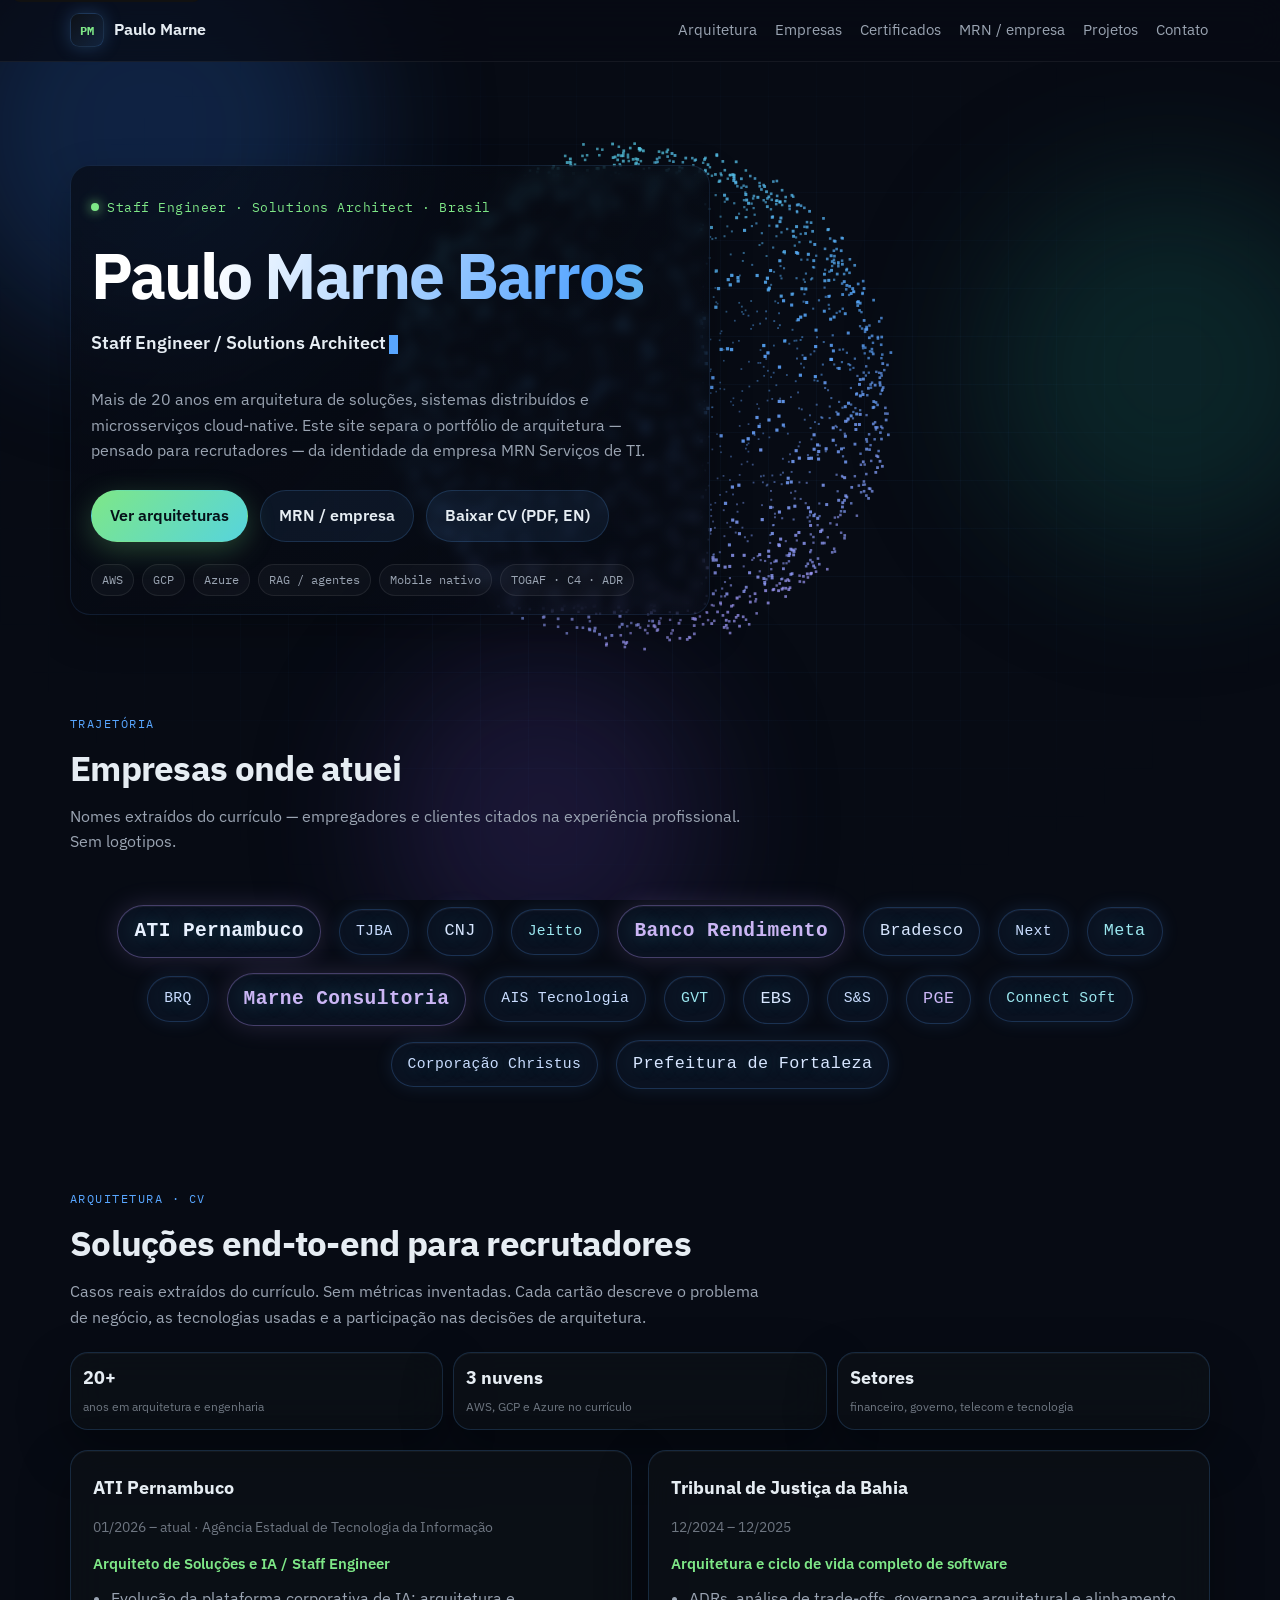
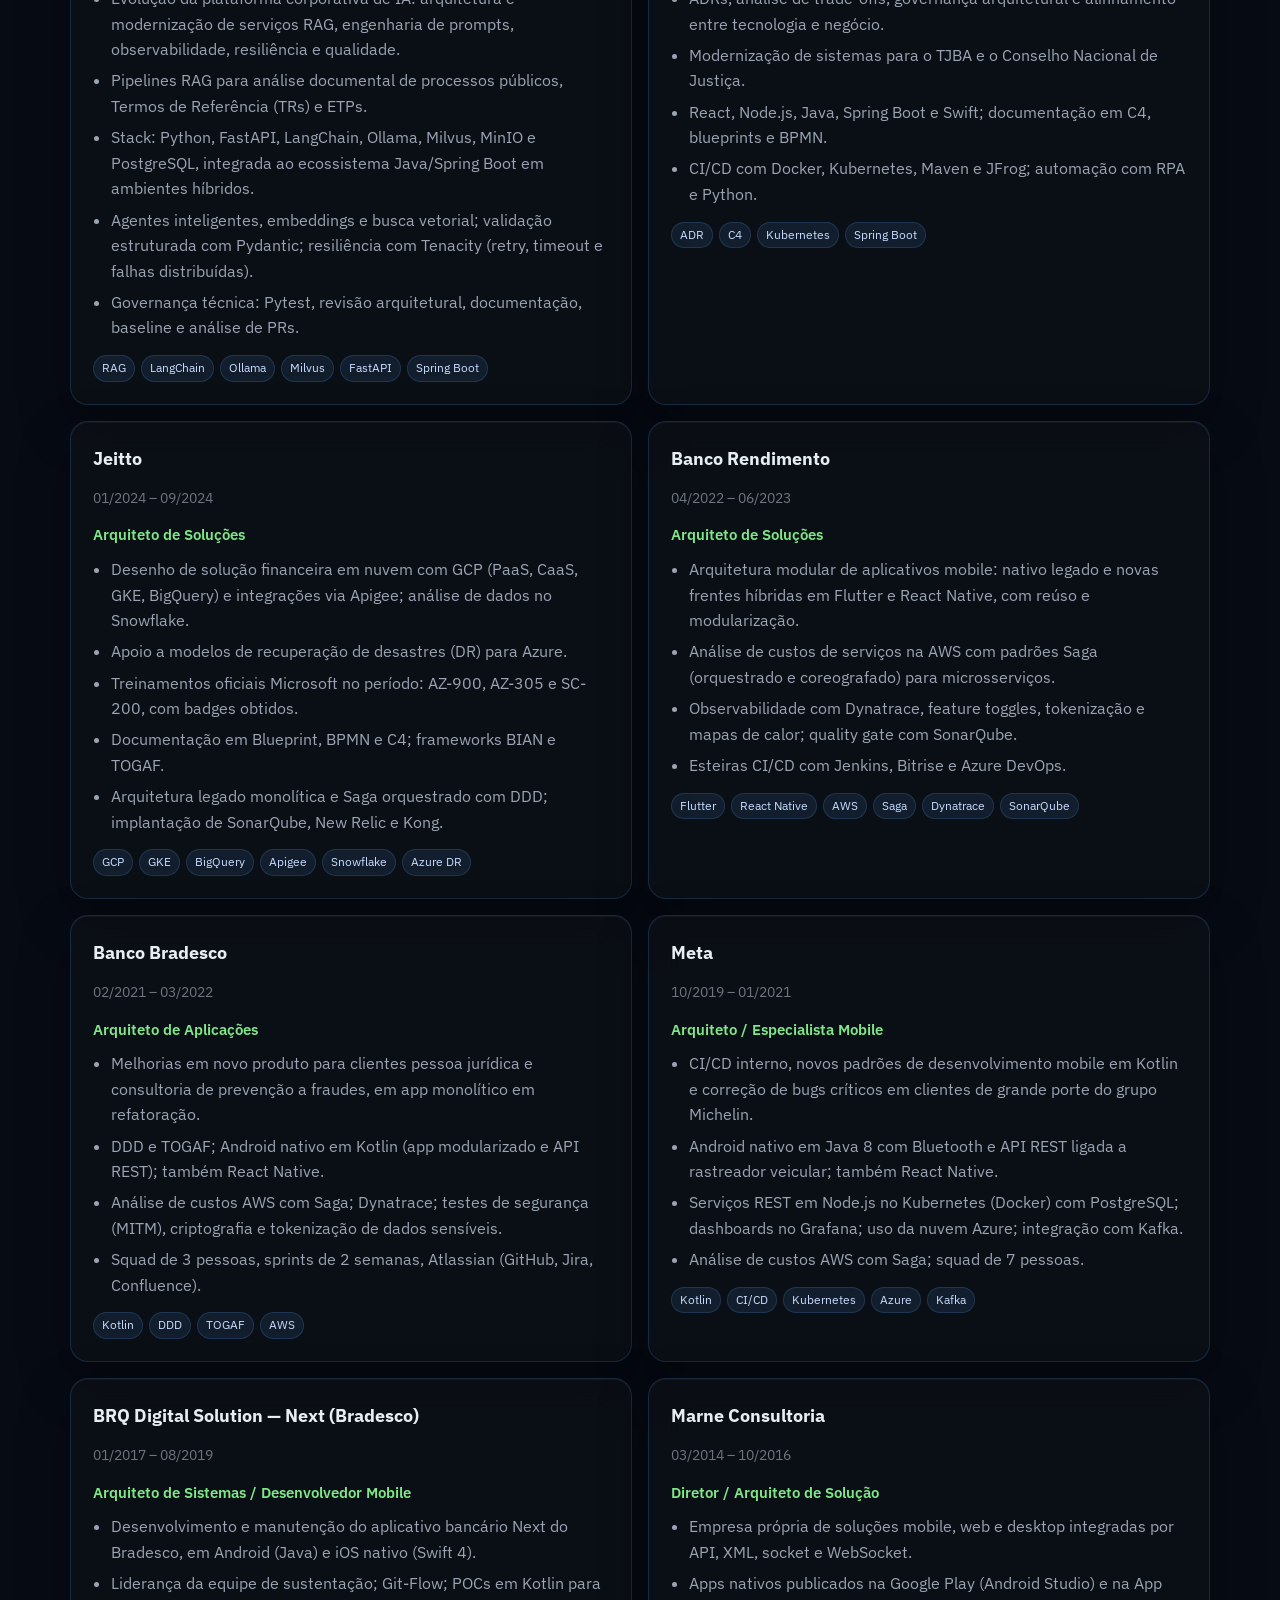
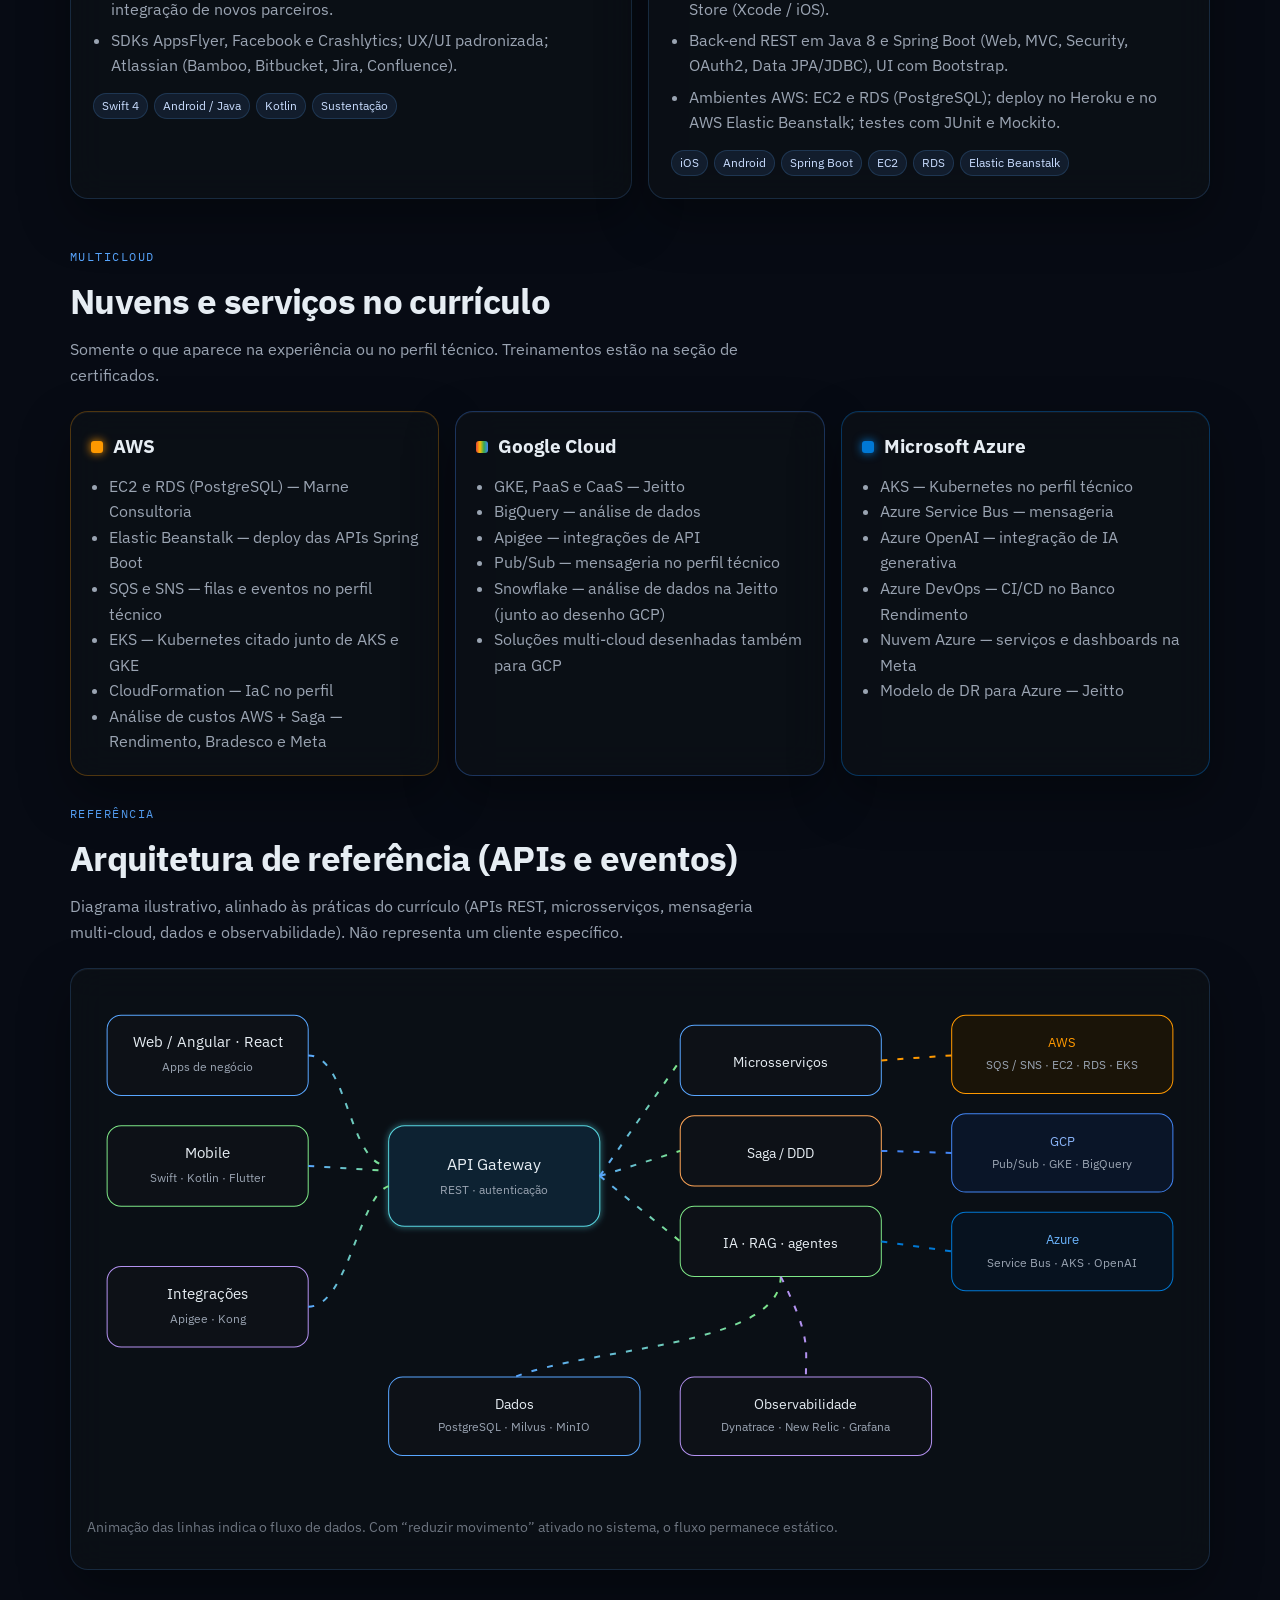
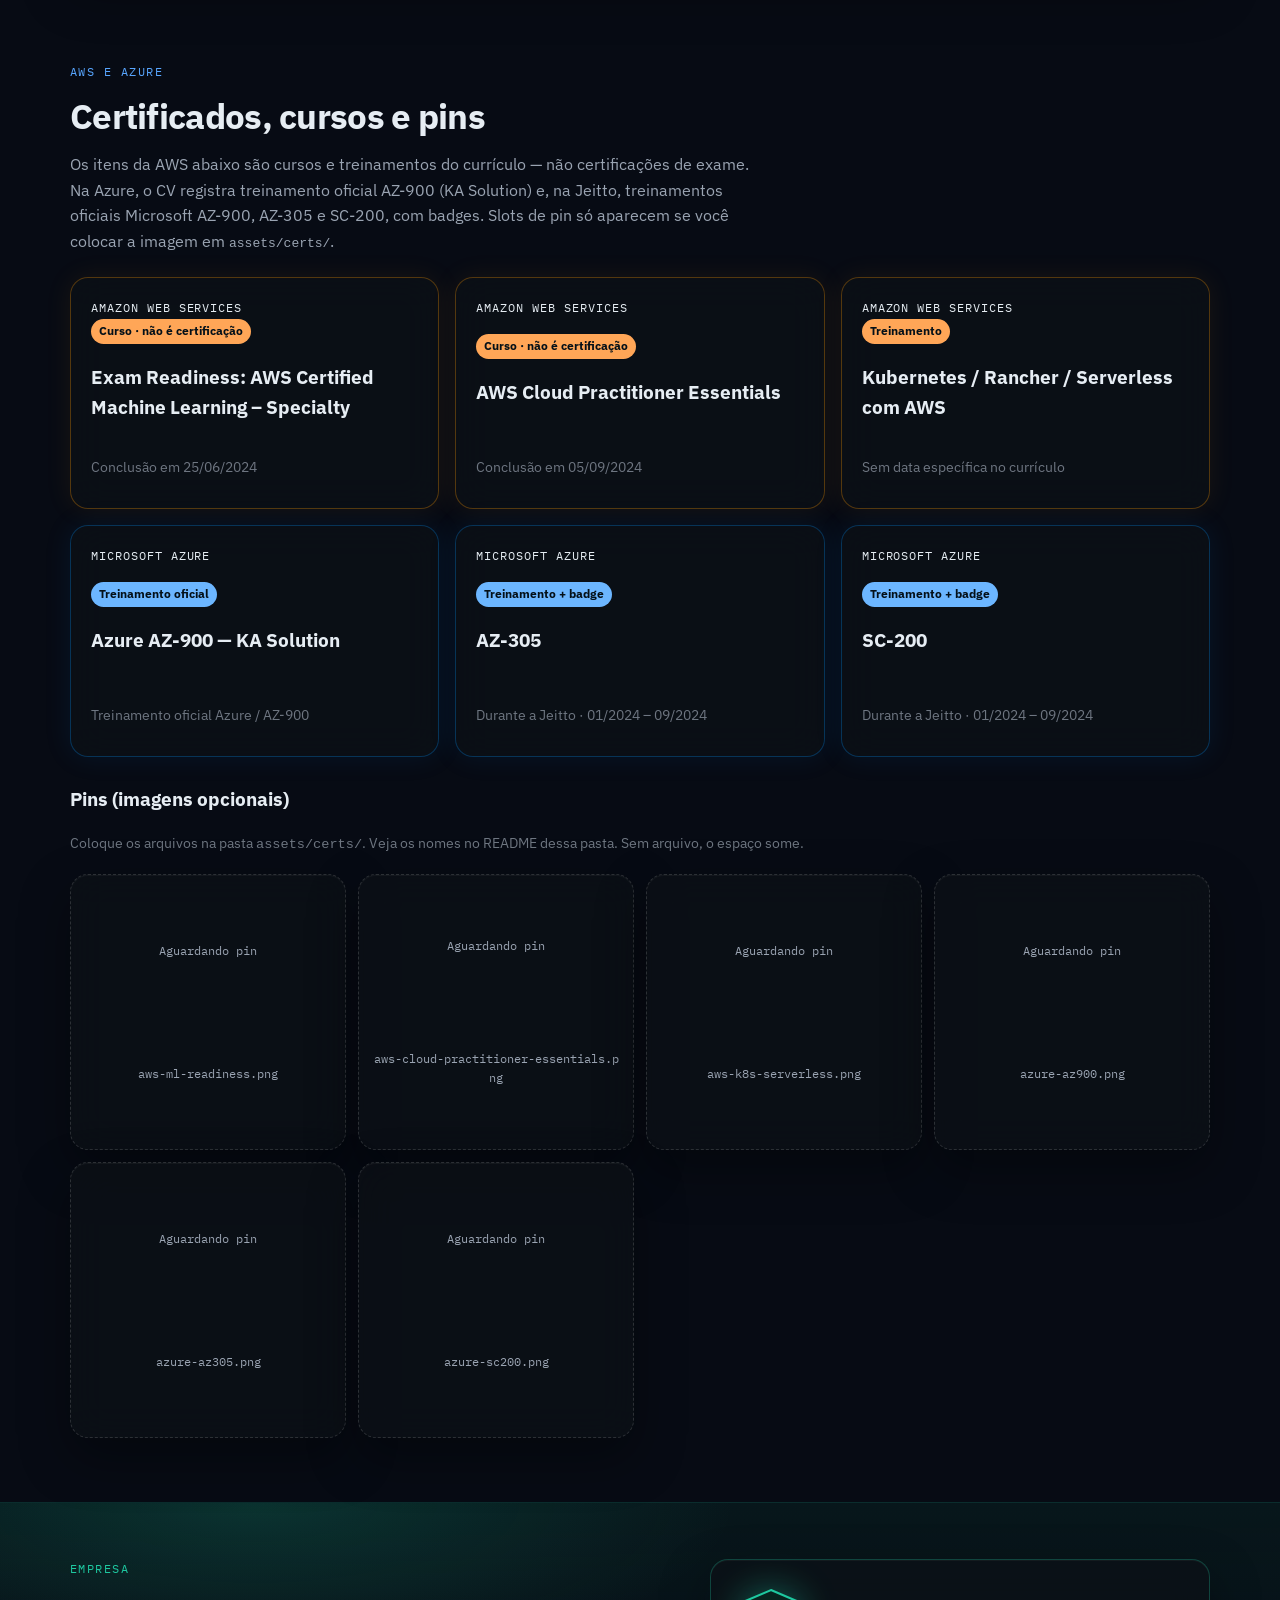
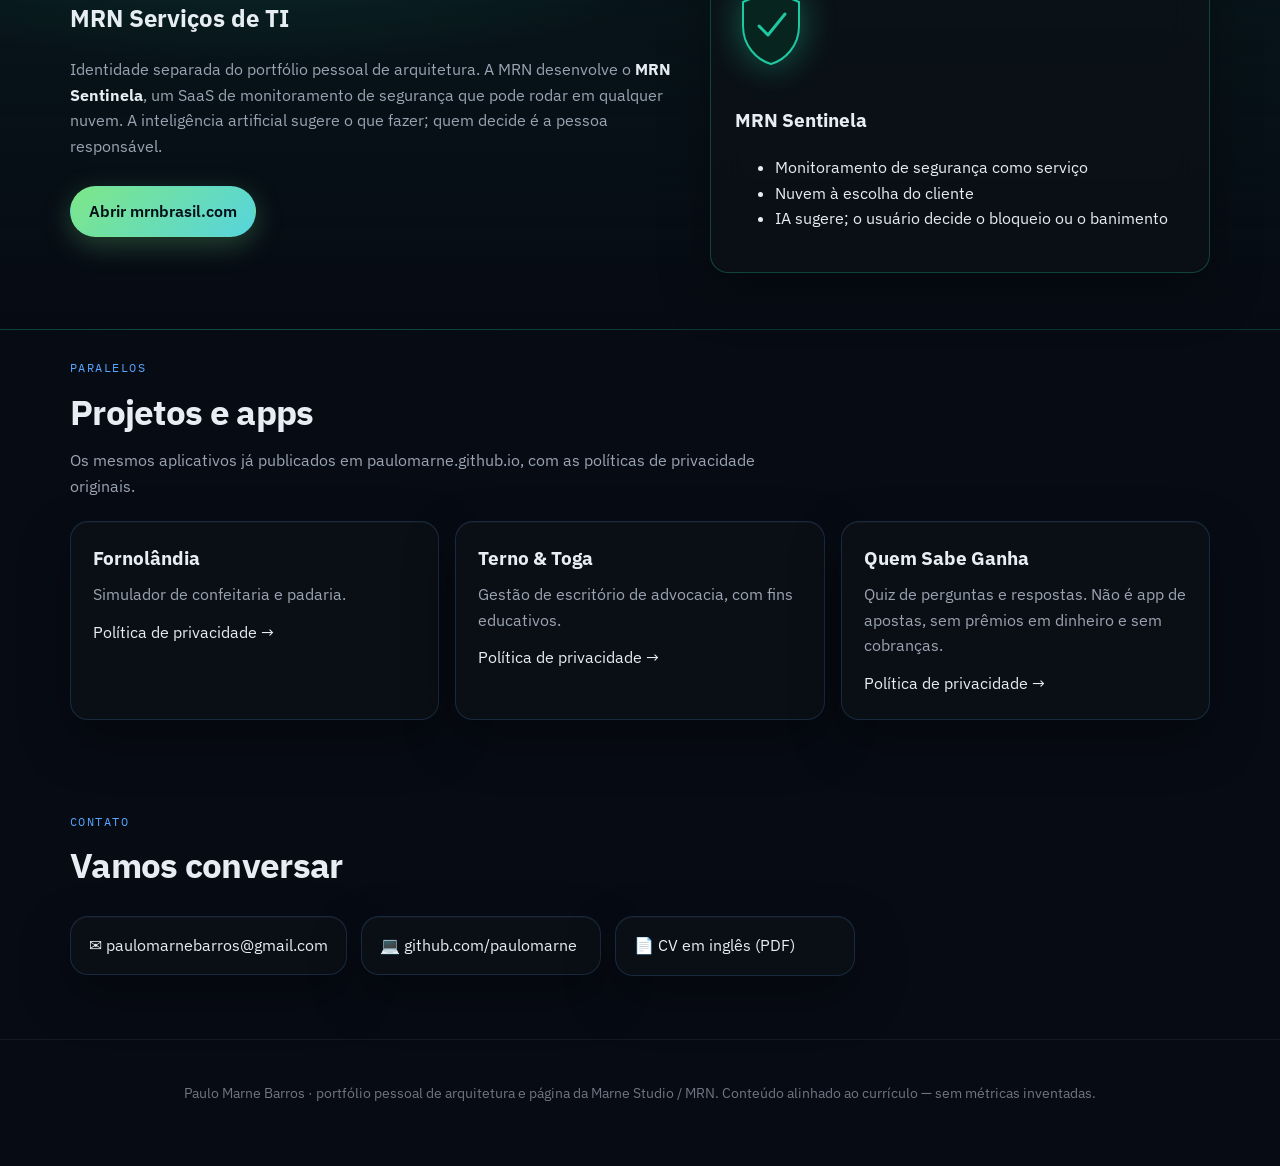
==== commit 6ad882fb: "Hero: nuvem de partículas com formas" ====
--- a/index.html
+++ b/index.html
@@ -13,7 +13,6 @@
 </head>
 <body>
   <a class="skip" href="#conteudo">Saltar para o conteúdo</a>
-  <canvas id="particles" aria-hidden="true"></canvas>
   <div class="glow-orbs" aria-hidden="true"><span></span><span></span><span></span></div>
   <div class="grid-overlay" aria-hidden="true"></div>
 
@@ -27,6 +26,7 @@
         <button class="menu-btn" type="button" aria-expanded="false" aria-controls="menu" id="menuBtn">Menu</button>
         <nav class="nav-links" id="menu" aria-label="Seções">
           <a href="#arquitetura">Arquitetura</a>
+          <a href="#empresas">Empresas</a>
           <a href="#certificados">Certificados</a>
           <a href="#empresa">MRN / empresa</a>
           <a href="#projetos">Projetos</a>
@@ -37,7 +37,8 @@
 
     <main id="conteudo">
       <section class="hero" id="topo">
-        <div>
+        <canvas id="hero-morph" class="hero-morph" aria-hidden="true"></canvas>
+        <div class="hero-copy">
           <p class="kicker">Staff Engineer · Solutions Architect · Brasil</p>
           <h1><span class="gradient-text">Paulo Marne Barros</span></h1>
           <p class="typed-line" aria-live="polite"><strong id="typed"></strong><span class="cursor" aria-hidden="true"></span></p>
@@ -56,14 +57,33 @@
             <span class="chip">TOGAF · C4 · ADR</span>
           </div>
         </div>
-        <div class="hero-visual" aria-hidden="true">
-          <div class="orbit"></div>
-          <div class="orbit inner"></div>
-          <div class="core glass">
-            <small>foco atual</small>
-            <strong>Arquitetura end-to-end</strong>
-            <span style="color:var(--muted);font-size:.9rem">AWS · GCP · Azure</span>
-          </div>
+      </section>
+
+      <section id="empresas" class="empresas-section" aria-labelledby="empresas-title">
+        <div class="section-head reveal">
+          <div class="eyebrow">Trajetória</div>
+          <h2 id="empresas-title">Empresas onde atuei</h2>
+          <p>Nomes extraídos do currículo — empregadores e clientes citados na experiência profissional. Sem logotipos.</p>
+        </div>
+        <div class="company-cloud" id="company-cloud">
+          <span class="co co-lg">ATI Pernambuco</span>
+          <span class="co">TJBA</span>
+          <span class="co co-md">CNJ</span>
+          <span class="co">Jeitto</span>
+          <span class="co co-lg">Banco Rendimento</span>
+          <span class="co co-md">Bradesco</span>
+          <span class="co">Next</span>
+          <span class="co co-md">Meta</span>
+          <span class="co">BRQ</span>
+          <span class="co co-lg">Marne Consultoria</span>
+          <span class="co">AIS Tecnologia</span>
+          <span class="co">GVT</span>
+          <span class="co co-md">EBS</span>
+          <span class="co">S&amp;S</span>
+          <span class="co co-md">PGE</span>
+          <span class="co">Connect Soft</span>
+          <span class="co">Corporação Christus</span>
+          <span class="co co-md">Prefeitura de Fortaleza</span>
         </div>
       </section>
 
@@ -471,5 +491,6 @@
     </footer>
   </div>
   <script src="script.js"></script>
+  <script src="assets/particle-morph.js"></script>
 </body>
 </html>
--- a/styles.css
+++ b/styles.css
@@ -43,8 +43,9 @@
   background: #111; color: #fff; padding: 8px 12px; border-radius: 8px;
 }
 .skip:focus { top: 12px; }
-#particles {
-  position: fixed; inset: 0; z-index: 0; pointer-events: none;
+.hero-morph {
+  position: absolute; inset: 0; width: 100%; height: 100%;
+  z-index: 0; pointer-events: none;
 }
 .glow-orbs {
   position: fixed; inset: 0; z-index: 0; pointer-events: none; overflow: hidden;
@@ -100,8 +101,21 @@
   border-radius: 10px; padding: 8px 10px; cursor: pointer;
 }
 .hero {
-  max-width: var(--max); margin: 0 auto; padding: 72px 20px 48px;
-  display: grid; grid-template-columns: 1.15fr 0.85fr; gap: 40px; align-items: center;
+  position: relative;
+  max-width: var(--max); margin: 0 auto; padding: 72px 20px 56px;
+  display: grid; grid-template-columns: 1fr; gap: 0; align-items: center;
+  min-height: min(72vh, 640px);
+  overflow: hidden;
+}
+.hero-copy {
+  position: relative; z-index: 1;
+  max-width: 640px;
+  padding: 18px 20px;
+  border-radius: 20px;
+  background: linear-gradient(135deg, rgba(7,11,20,0.72), rgba(7,11,20,0.38));
+  border: 1px solid rgba(88,166,255,0.12);
+  backdrop-filter: blur(6px);
+  box-shadow: 0 16px 40px rgba(0,0,0,0.25);
 }
 .kicker {
   display: inline-flex; align-items: center; gap: 8px;
@@ -289,8 +303,8 @@
 html.js .reveal.in { opacity: 1; transform: none; transition: opacity 0.7s ease, transform 0.7s ease; }
 @media (max-width: 900px) {
   .hero, .mrn-inner { grid-template-columns: 1fr; }
-  .hero-visual { min-height: 280px; order: -1; }
-  .core { inset: 86px; }
+  .hero { min-height: 520px; }
+  .hero-copy { max-width: none; }
   .cards, .cloud-grid, .certs, .apps { grid-template-columns: 1fr; }
   .pins { grid-template-columns: repeat(2, 1fr); }
   .menu-btn { display: inline-flex; }
@@ -303,14 +317,65 @@
 }
 @media (prefers-reduced-motion: reduce) {
   html { scroll-behavior: auto; }
-  .glow-orbs span, .orbit, .orbit.inner, .gradient-text, .kicker::before, .cursor, .flow, .reveal {
+  .glow-orbs span, .orbit, .orbit.inner, .gradient-text, .kicker::before, .cursor, .flow, .reveal, .company-cloud .co {
     animation: none !important;
   }
   .reveal { opacity: 1; transform: none; }
   .badge:hover .badge-inner, .badge:focus-within .badge-inner { transform: none; }
   .btn:hover { transform: none; }
+  .company-cloud .co:hover, .company-cloud .co:focus-visible { transform: none; }
 }
 
 .pin-slot { position: relative; color: var(--muted); text-align: center; font-size: 0.78rem; font-family: var(--mono); padding: 14px; }
 .pin-slot .fname { word-break: break-all; }
 .pin-slot.waiting { border-style: dashed; }
+
+/* Empresas onde atuei — floating name cloud (no logos) */
+.empresas-section { padding-top: 12px; }
+.company-cloud {
+  position: relative;
+  display: flex; flex-wrap: wrap; justify-content: center; align-items: center;
+  gap: 14px 18px;
+  min-height: 220px;
+  padding: 28px 12px 8px;
+}
+.company-cloud .co {
+  position: relative;
+  display: inline-block;
+  font-family: var(--mono);
+  font-weight: 500;
+  color: #c9ddff;
+  padding: 10px 16px;
+  border-radius: 999px;
+  border: 1px solid rgba(88,166,255,0.22);
+  background: rgba(13, 22, 40, 0.72);
+  box-shadow: 0 0 18px rgba(88,166,255,0.12), inset 0 1px 0 rgba(255,255,255,0.04);
+  text-shadow: 0 0 18px rgba(86,212,221,0.35);
+  transition: transform 0.25s ease, border-color 0.25s ease, box-shadow 0.25s ease, color 0.25s ease;
+  animation: coDrift 9s ease-in-out infinite alternate;
+  font-size: 0.92rem;
+  letter-spacing: 0.02em;
+}
+.company-cloud .co-md { font-size: 1.05rem; color: #d7e6ff; }
+.company-cloud .co-lg {
+  font-size: 1.22rem; font-weight: 600; color: #e8f1ff;
+  border-color: rgba(179,146,240,0.35);
+  box-shadow: 0 0 24px rgba(179,146,240,0.18), inset 0 1px 0 rgba(255,255,255,0.05);
+}
+.company-cloud .co:nth-child(3n) { animation-duration: 11s; animation-delay: -2s; }
+.company-cloud .co:nth-child(3n+1) { animation-duration: 8s; animation-delay: -4s; }
+.company-cloud .co:nth-child(3n+2) { animation-duration: 10.5s; animation-delay: -1s; }
+.company-cloud .co:nth-child(4n) { color: #9be7ef; }
+.company-cloud .co:nth-child(5n) { color: #cbb6f5; }
+.company-cloud .co:hover,
+.company-cloud .co:focus-visible {
+  transform: translateY(-4px) scale(1.05);
+  color: #fff;
+  border-color: rgba(86,212,221,0.65);
+  box-shadow: 0 0 28px rgba(86,212,221,0.35), 0 8px 24px rgba(0,0,0,0.35);
+  outline: none;
+}
+@keyframes coDrift {
+  from { transform: translate3d(0, 0, 0); }
+  to { transform: translate3d(0, -10px, 0); }
+}
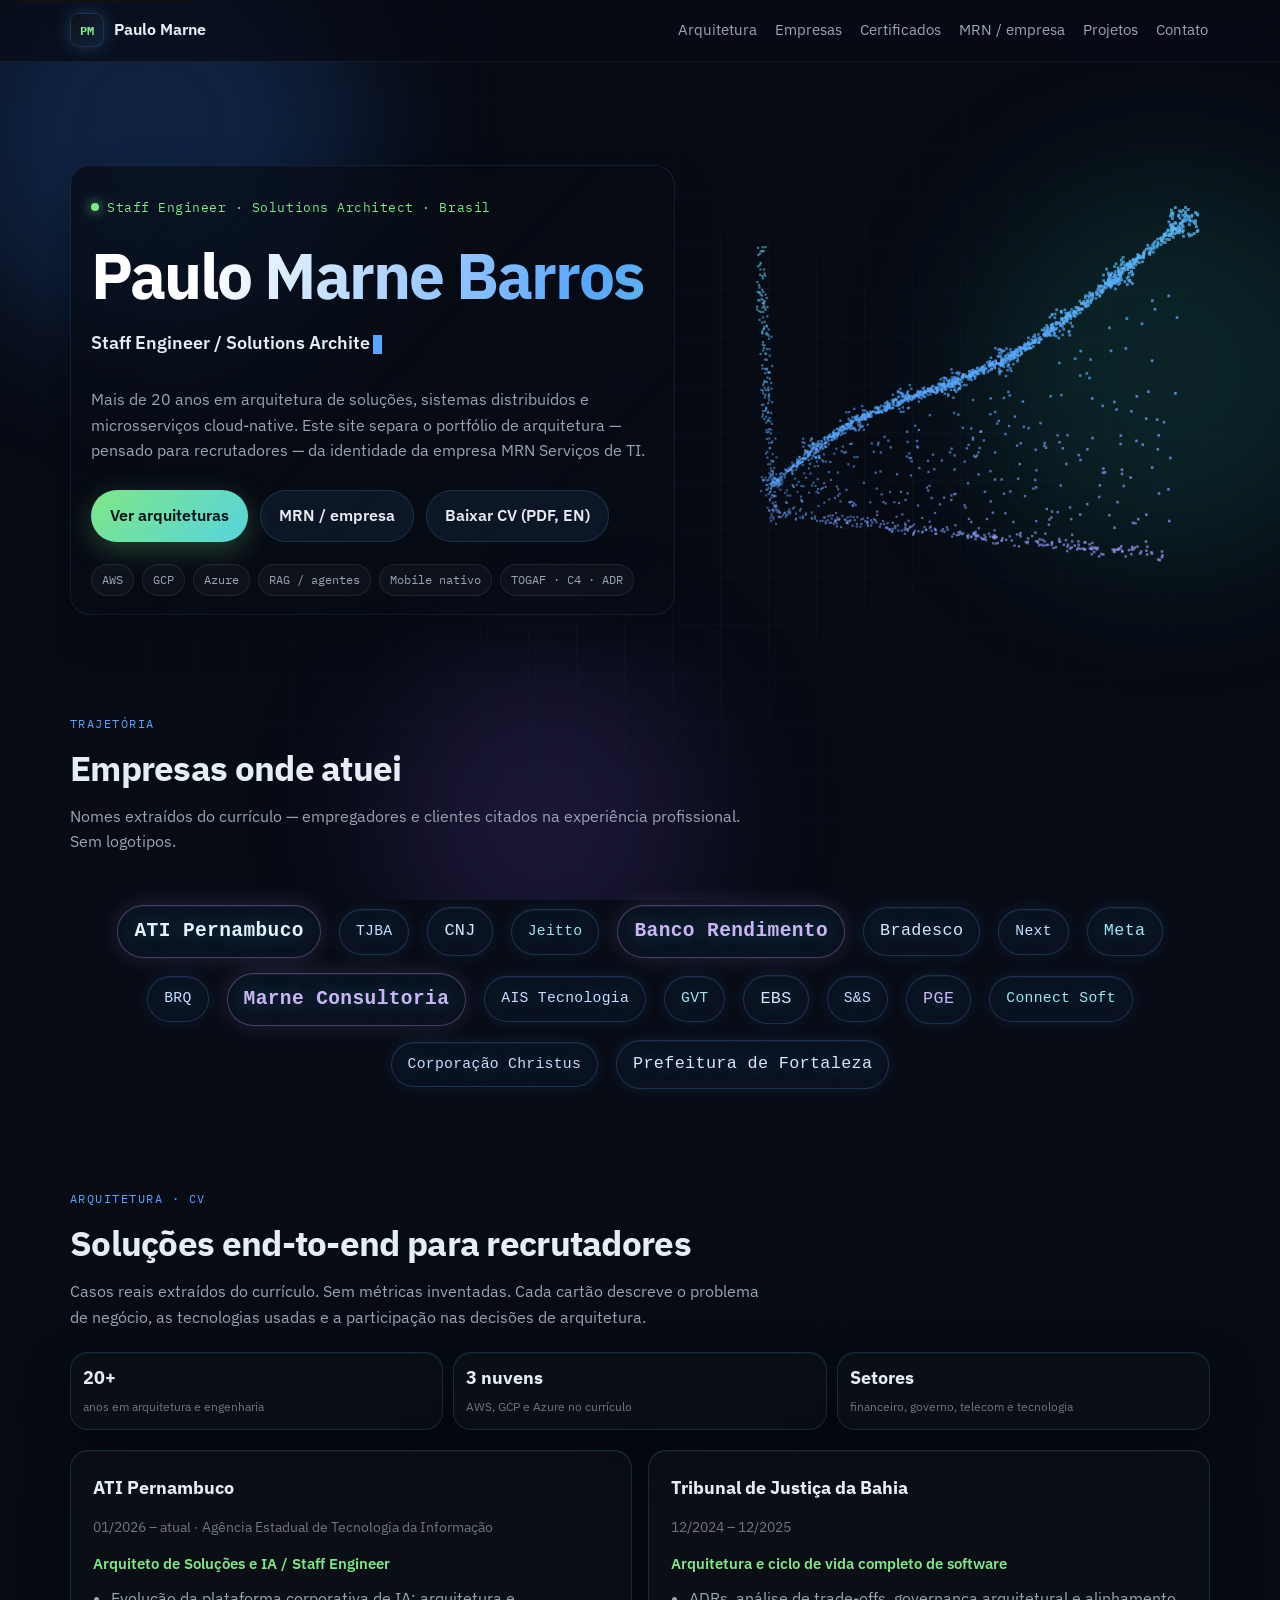
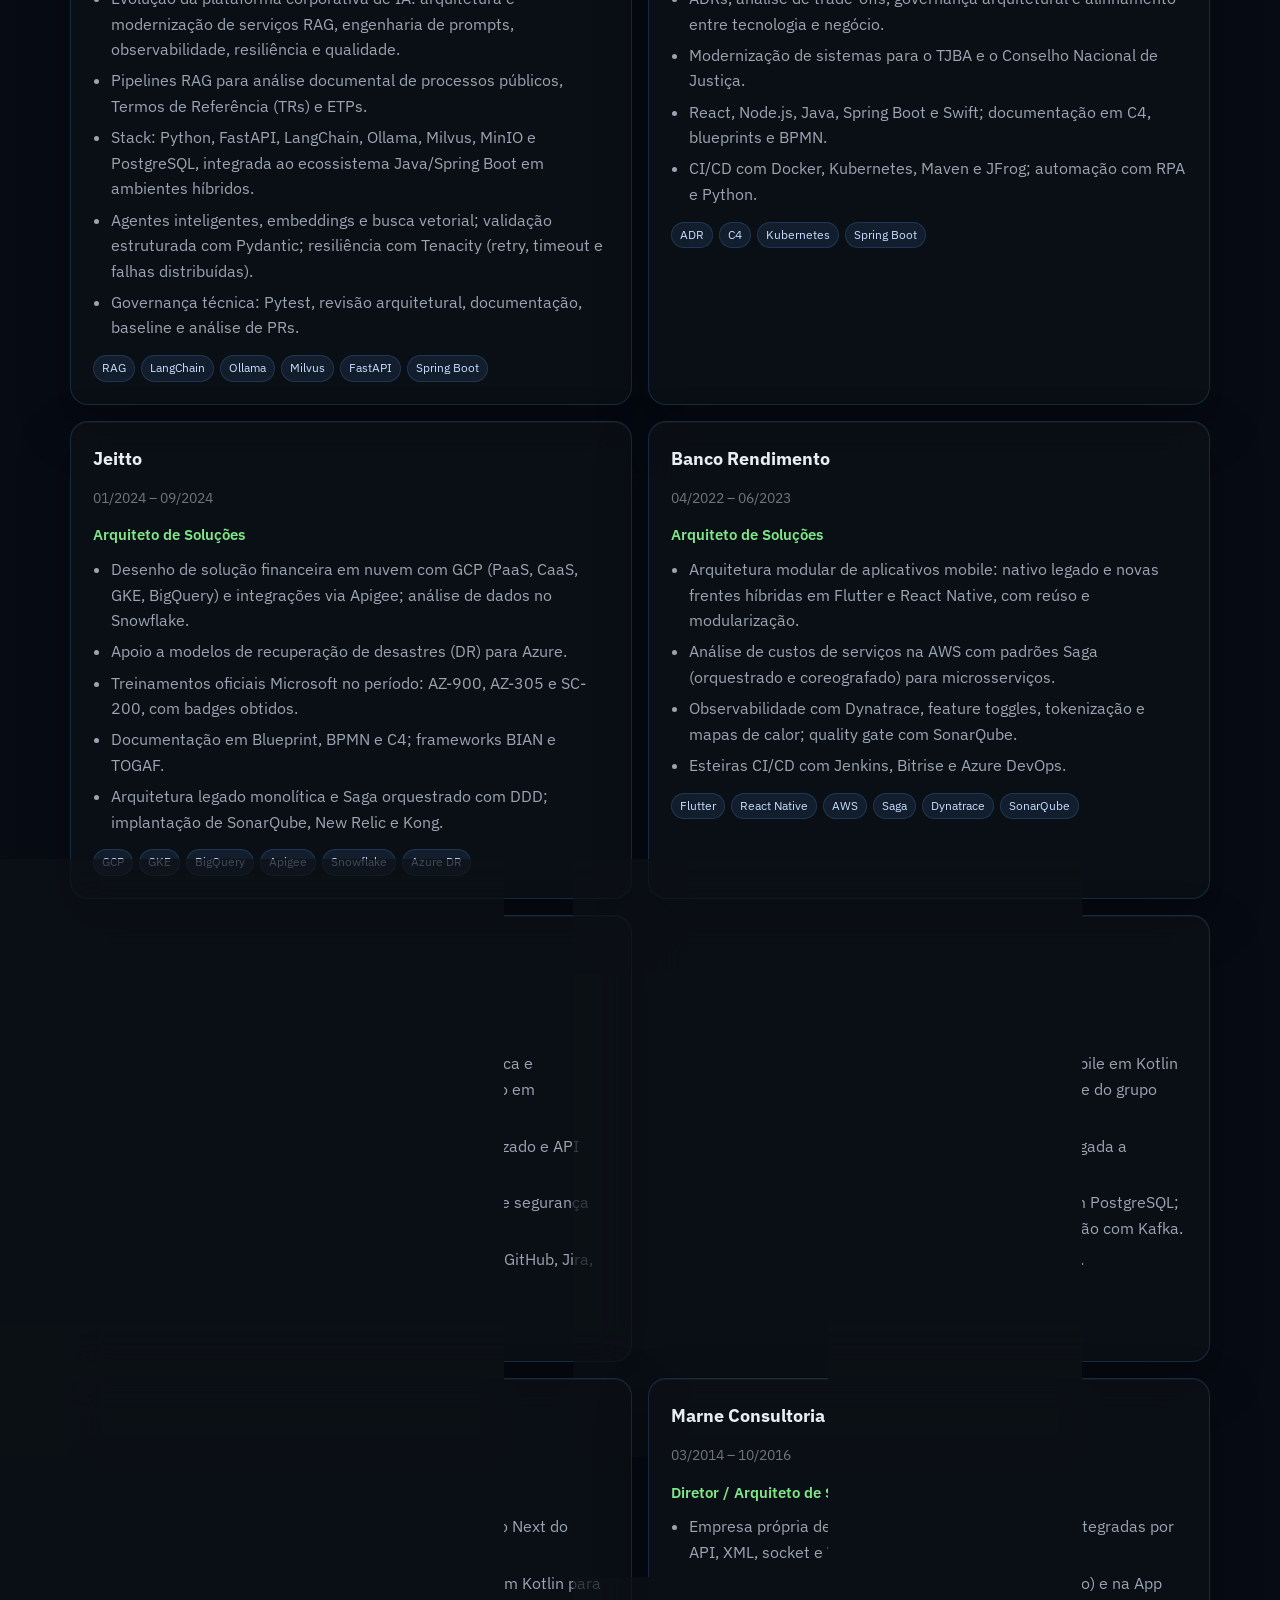
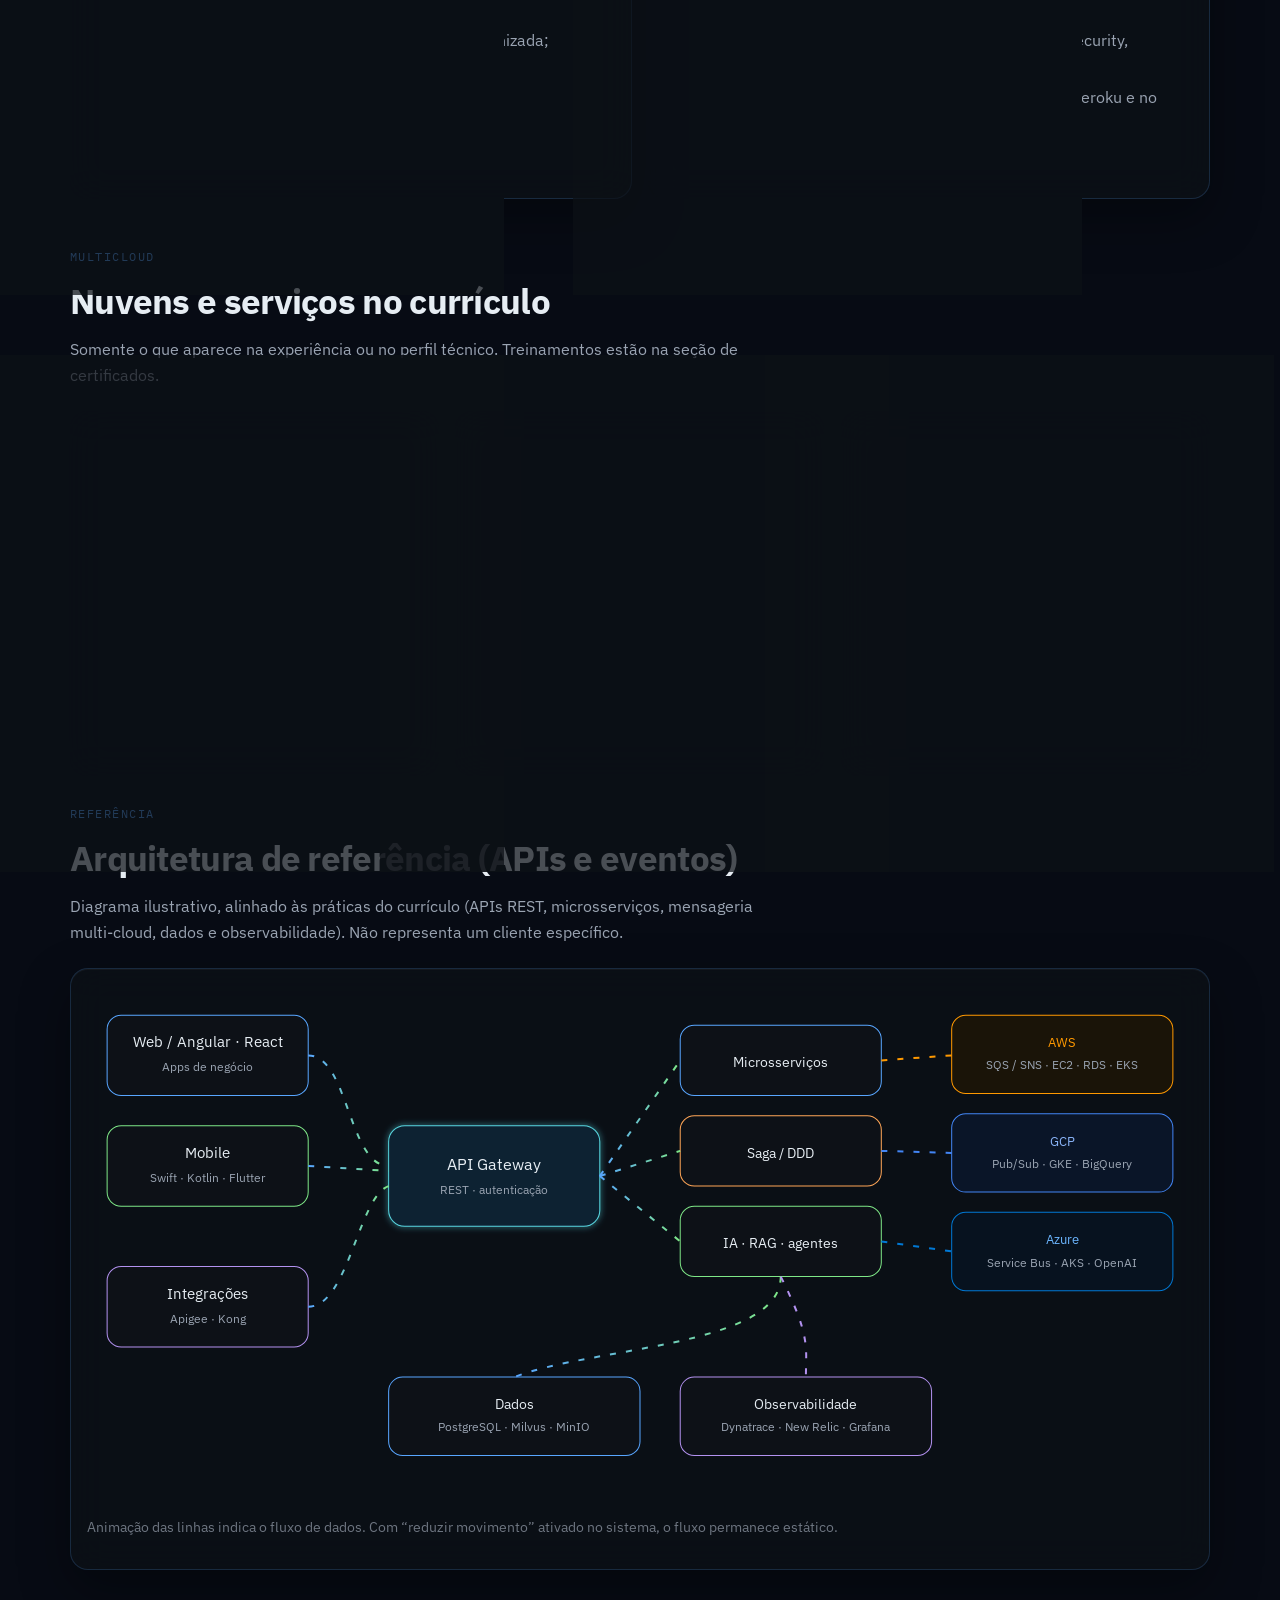
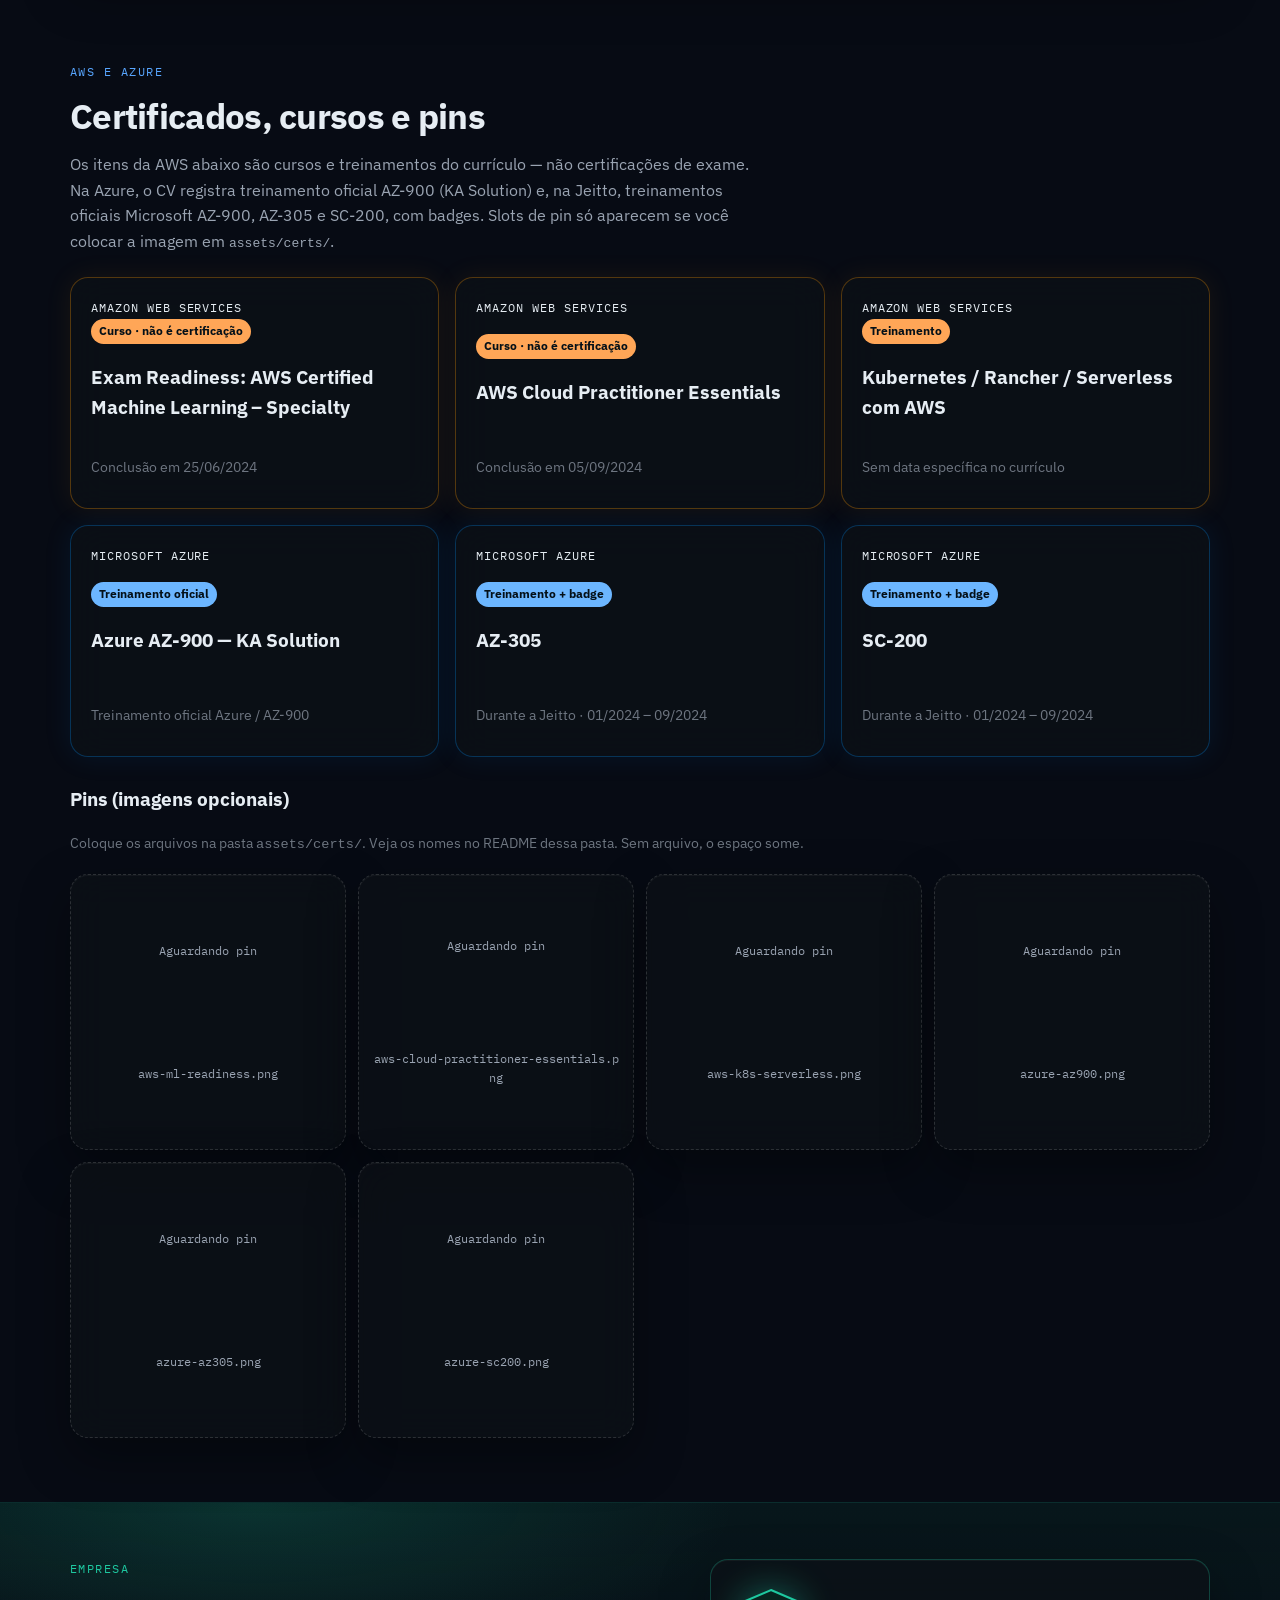
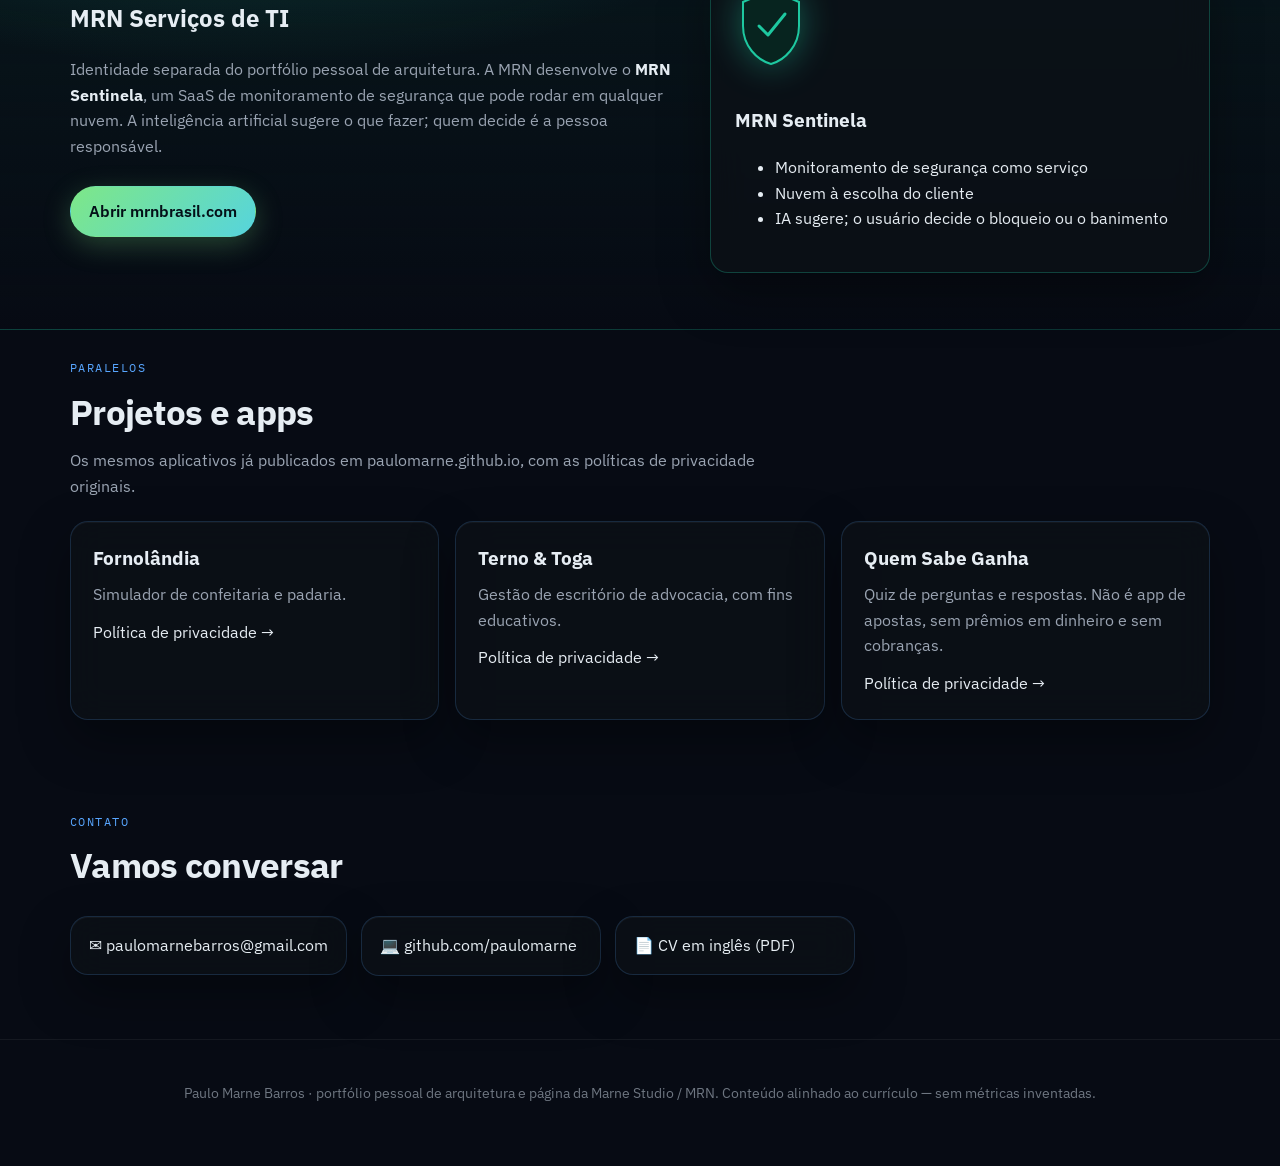
==== commit 8d3c6917: "Fix: tamanho da nuvem de partículas no hero" ====
--- a/index.html
+++ b/index.html
@@ -37,7 +37,6 @@
 
     <main id="conteudo">
       <section class="hero" id="topo">
-        <canvas id="hero-morph" class="hero-morph" aria-hidden="true"></canvas>
         <div class="hero-copy">
           <p class="kicker">Staff Engineer · Solutions Architect · Brasil</p>
           <h1><span class="gradient-text">Paulo Marne Barros</span></h1>
@@ -56,6 +55,9 @@
             <span class="chip">Mobile nativo</span>
             <span class="chip">TOGAF · C4 · ADR</span>
           </div>
+        </div>
+        <div class="hero-visual" id="hero-visual">
+          <canvas id="hero-morph" class="hero-morph" aria-hidden="true"></canvas>
         </div>
       </section>
 
--- a/styles.css
+++ b/styles.css
@@ -44,7 +44,10 @@
 }
 .skip:focus { top: 12px; }
 .hero-morph {
-  position: absolute; inset: 0; width: 100%; height: 100%;
+  display: block;
+  position: absolute; inset: 0;
+  width: 100%; height: 100%;
+  max-width: 100%;
   z-index: 0; pointer-events: none;
 }
 .glow-orbs {
@@ -103,12 +106,16 @@
 .hero {
   position: relative;
   max-width: var(--max); margin: 0 auto; padding: 72px 20px 56px;
-  display: grid; grid-template-columns: 1fr; gap: 0; align-items: center;
+  display: grid;
+  grid-template-columns: minmax(280px, 1.08fr) minmax(260px, 0.92fr);
+  gap: 12px 20px;
+  align-items: center;
   min-height: min(72vh, 640px);
   overflow: hidden;
 }
 .hero-copy {
   position: relative; z-index: 1;
+  min-width: 0;
   max-width: 640px;
   padding: 18px 20px;
   border-radius: 20px;
@@ -171,7 +178,13 @@
   font-family: var(--mono);
 }
 .hero-visual {
-  position: relative; min-height: 340px;
+  position: relative;
+  width: 100%;
+  min-width: 0;
+  min-height: min(56vh, 520px);
+  height: 100%;
+  align-self: stretch;
+  z-index: 0;
 }
 .glass {
   background: var(--panel);
@@ -305,6 +318,14 @@
   .hero, .mrn-inner { grid-template-columns: 1fr; }
   .hero { min-height: 520px; }
   .hero-copy { max-width: none; }
+  .hero-visual {
+    position: absolute;
+    inset: 0;
+    min-height: 0;
+    height: auto;
+    opacity: 0.5;
+    pointer-events: none;
+  }
   .cards, .cloud-grid, .certs, .apps { grid-template-columns: 1fr; }
   .pins { grid-template-columns: repeat(2, 1fr); }
   .menu-btn { display: inline-flex; }
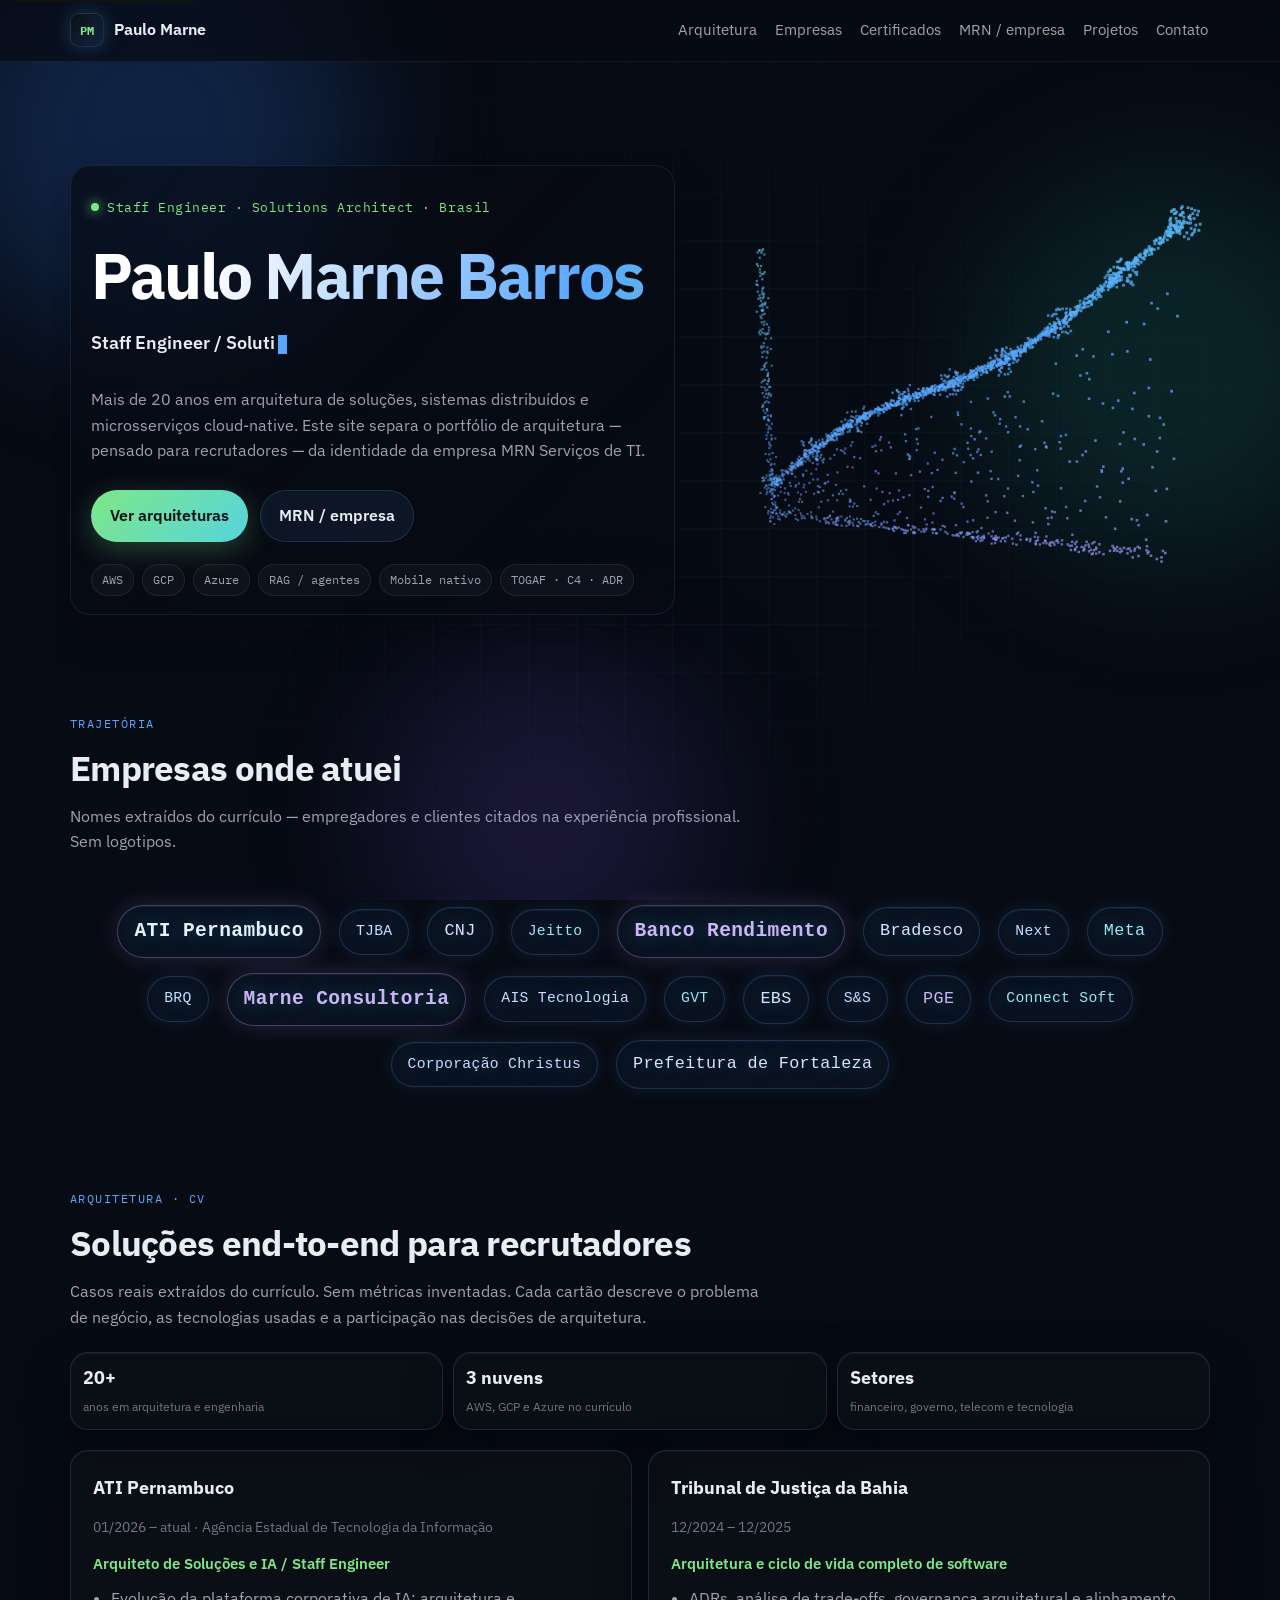
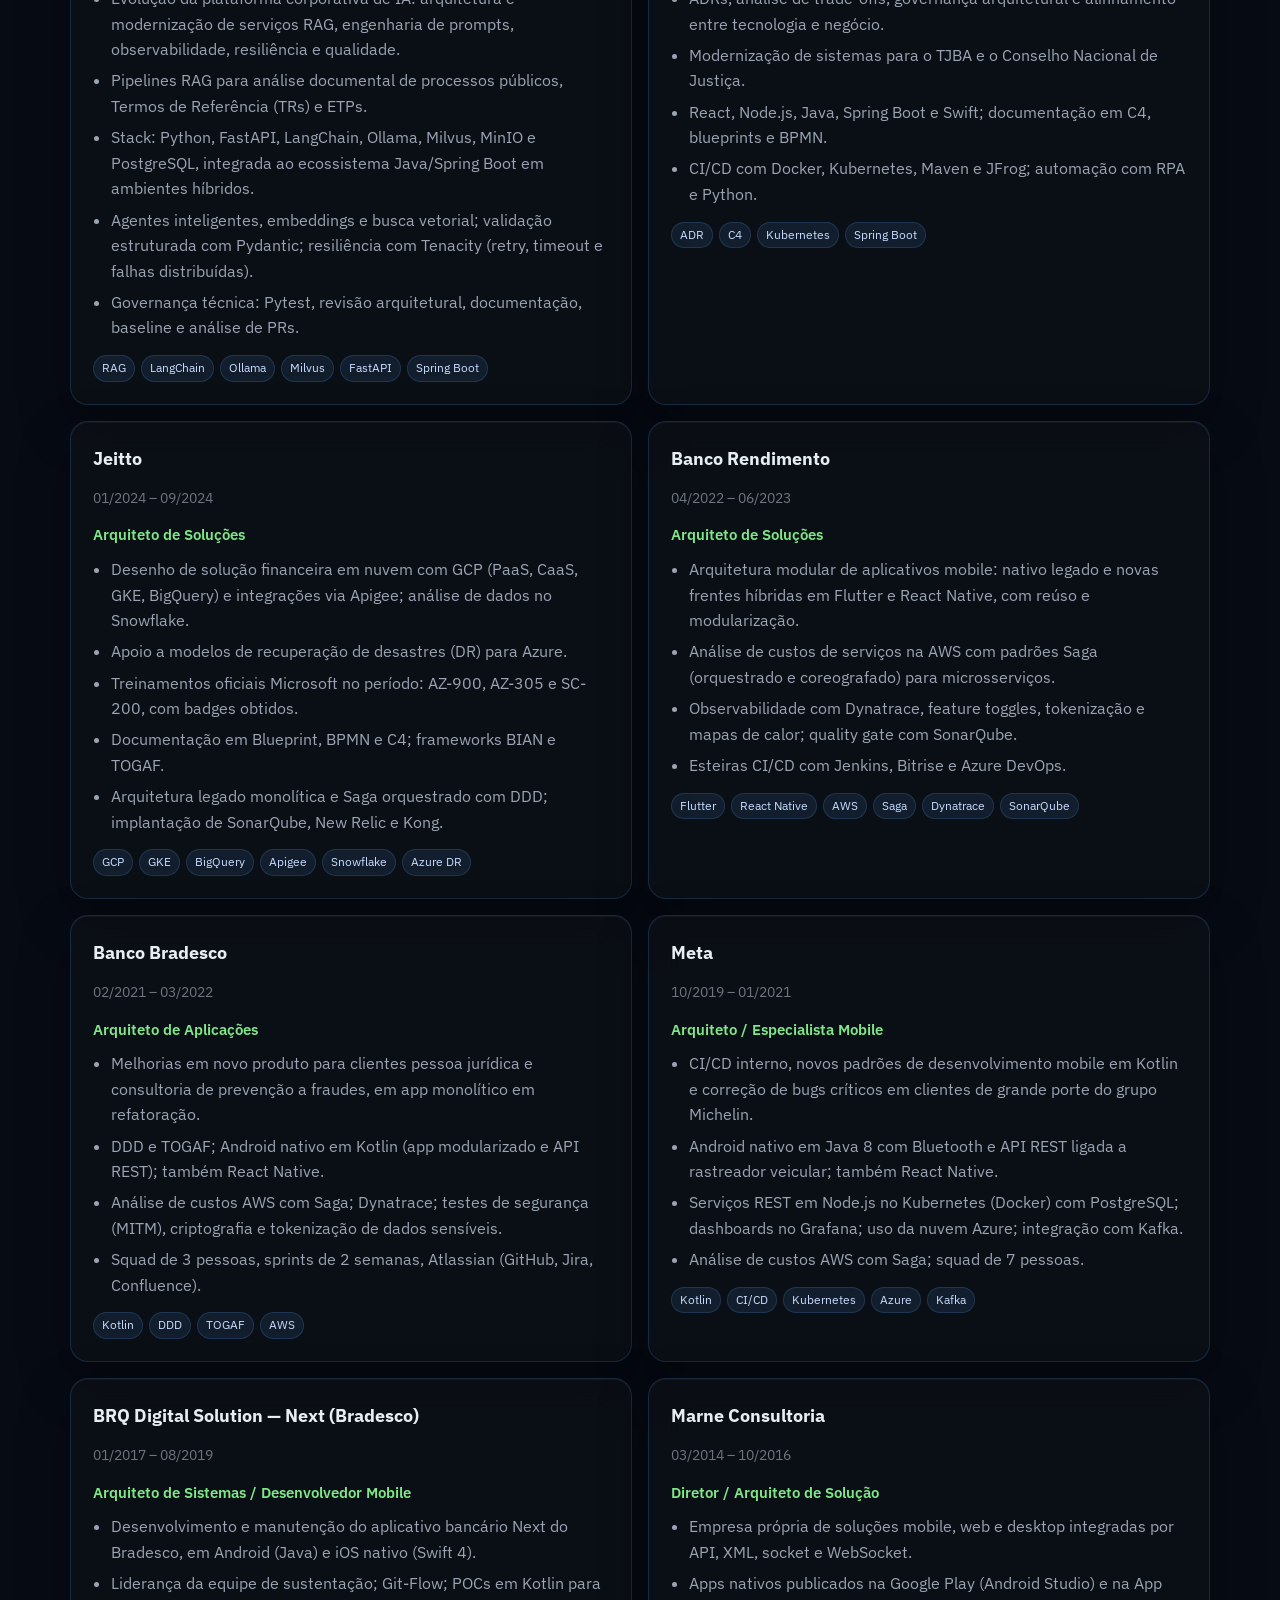
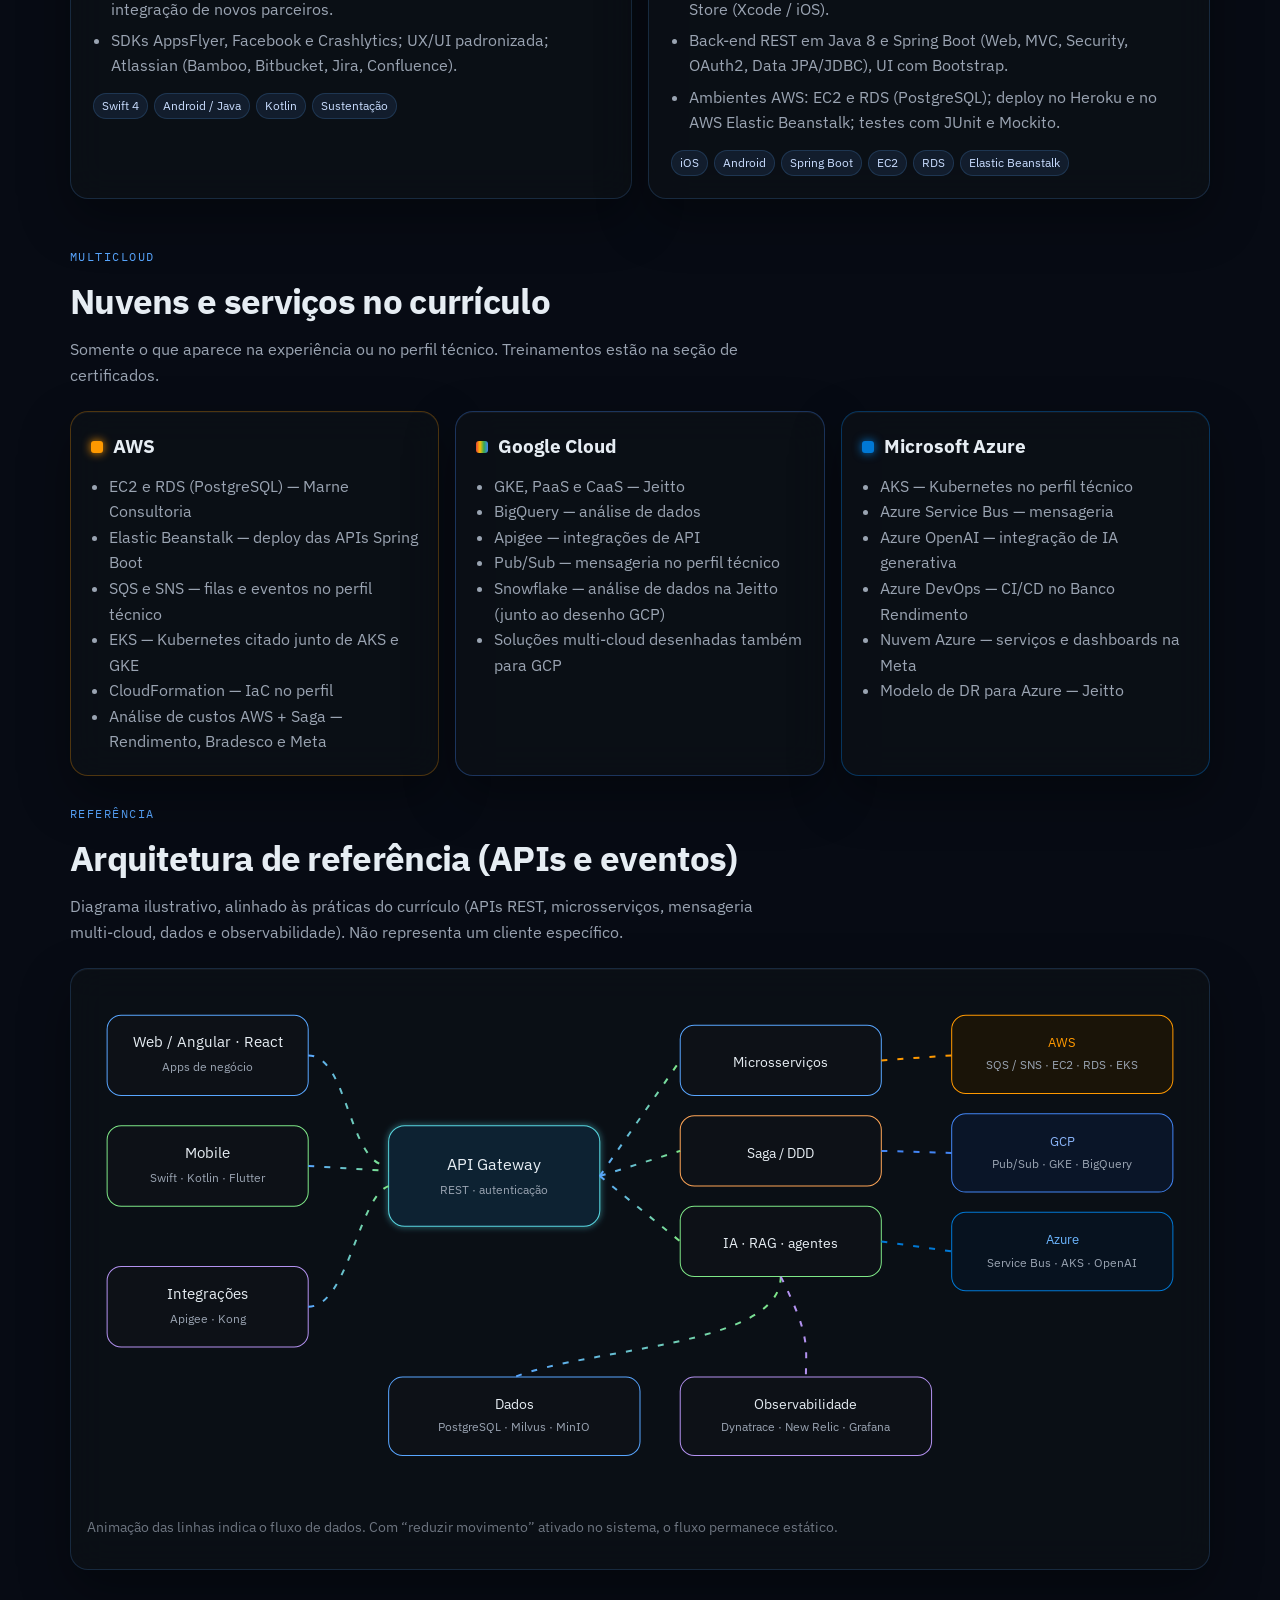
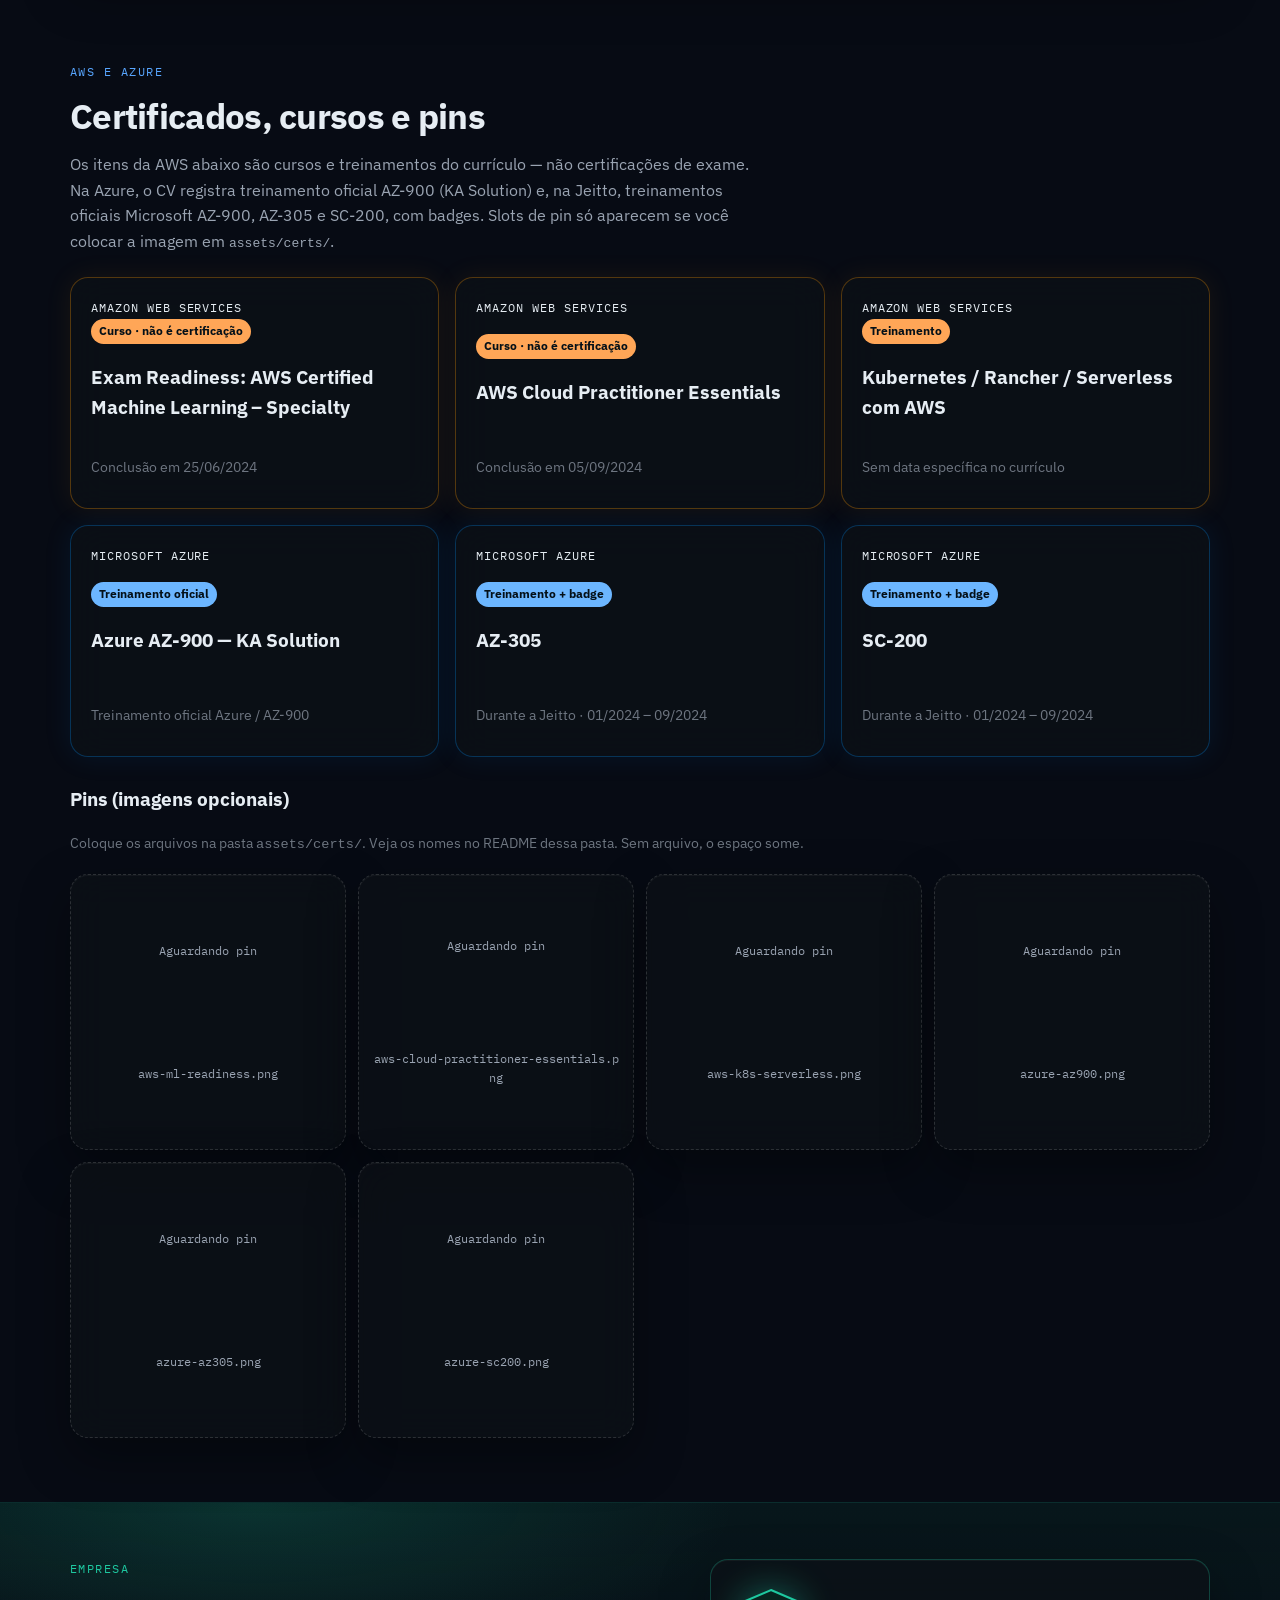
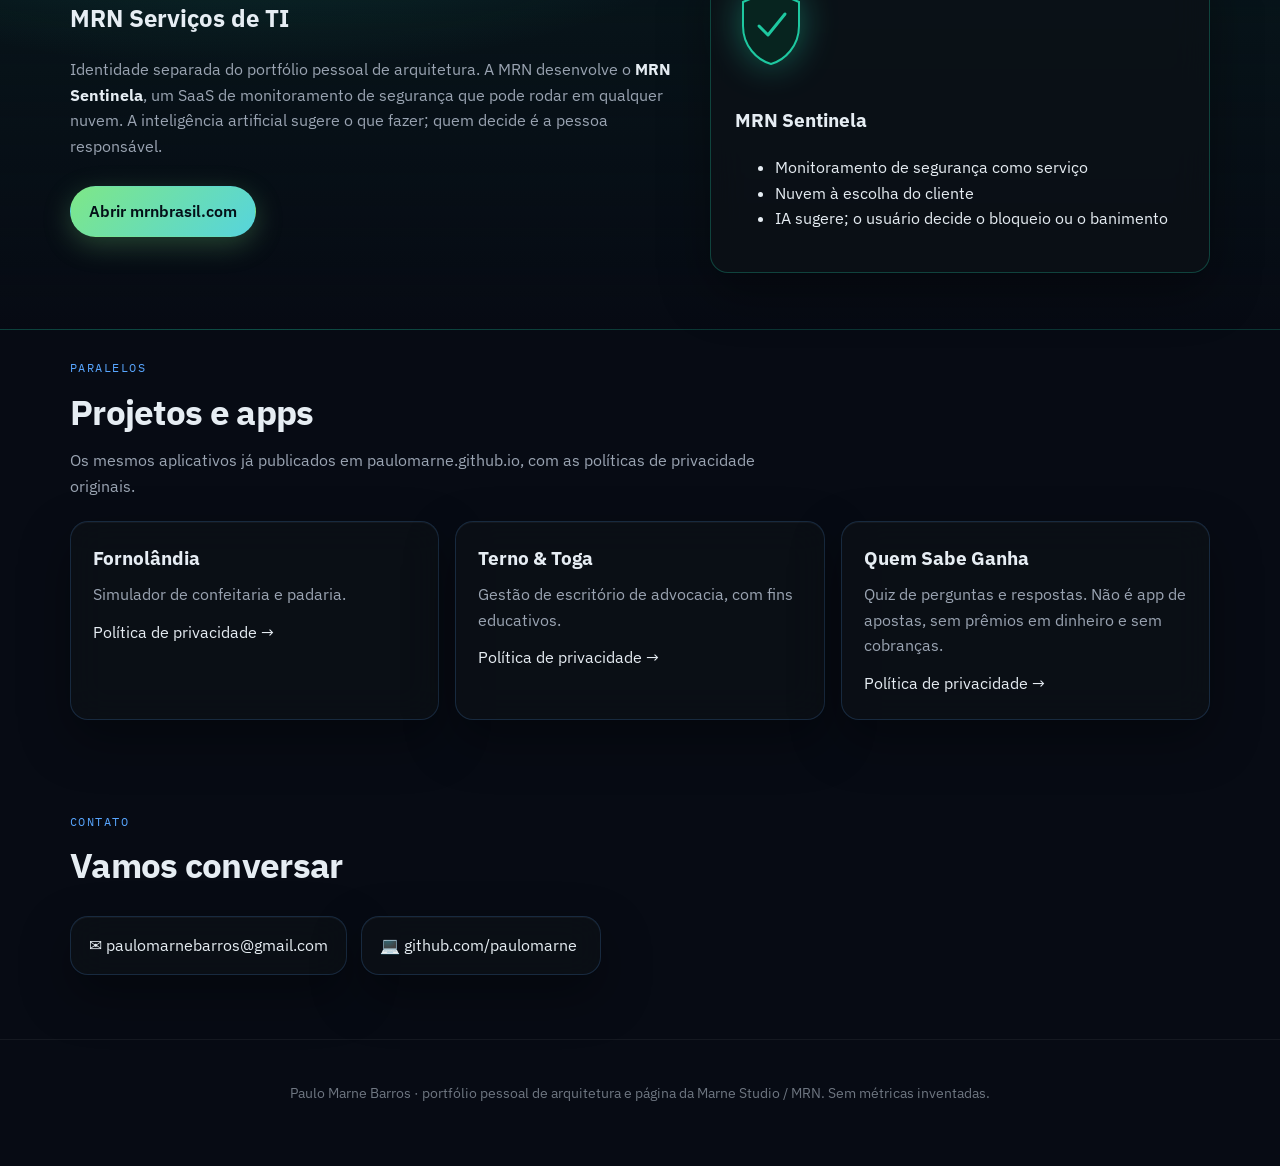
==== commit 99ca10ce: "Remove CV do site" ====
--- a/index.html
+++ b/index.html
@@ -45,7 +45,6 @@
           <div class="cta-row">
             <a class="btn btn-primary" href="#arquitetura">Ver arquiteturas</a>
             <a class="btn btn-ghost" href="#empresa">MRN / empresa</a>
-            <a class="btn btn-ghost" href="assets/CV_Paulo_Barros_Staff_Engineer_EN.pdf">Baixar CV (PDF, EN)</a>
           </div>
           <div class="chip-row">
             <span class="chip">AWS</span>
@@ -484,12 +483,11 @@
         <div class="contact">
           <a class="glass reveal" href="mailto:paulomarnebarros@gmail.com">✉️ paulomarnebarros@gmail.com</a>
           <a class="glass reveal" href="https://github.com/paulomarne" rel="noopener noreferrer">💻 github.com/paulomarne</a>
-          <a class="glass reveal" href="assets/CV_Paulo_Barros_Staff_Engineer_EN.pdf">📄 CV em inglês (PDF)</a>
         </div>
       </section>
     </main>
     <footer>
-      <p>Paulo Marne Barros · portfólio pessoal de arquitetura e página da Marne Studio / MRN. Conteúdo alinhado ao currículo — sem métricas inventadas.</p>
+      <p>Paulo Marne Barros · portfólio pessoal de arquitetura e página da Marne Studio / MRN. Sem métricas inventadas.</p>
     </footer>
   </div>
   <script src="script.js"></script>
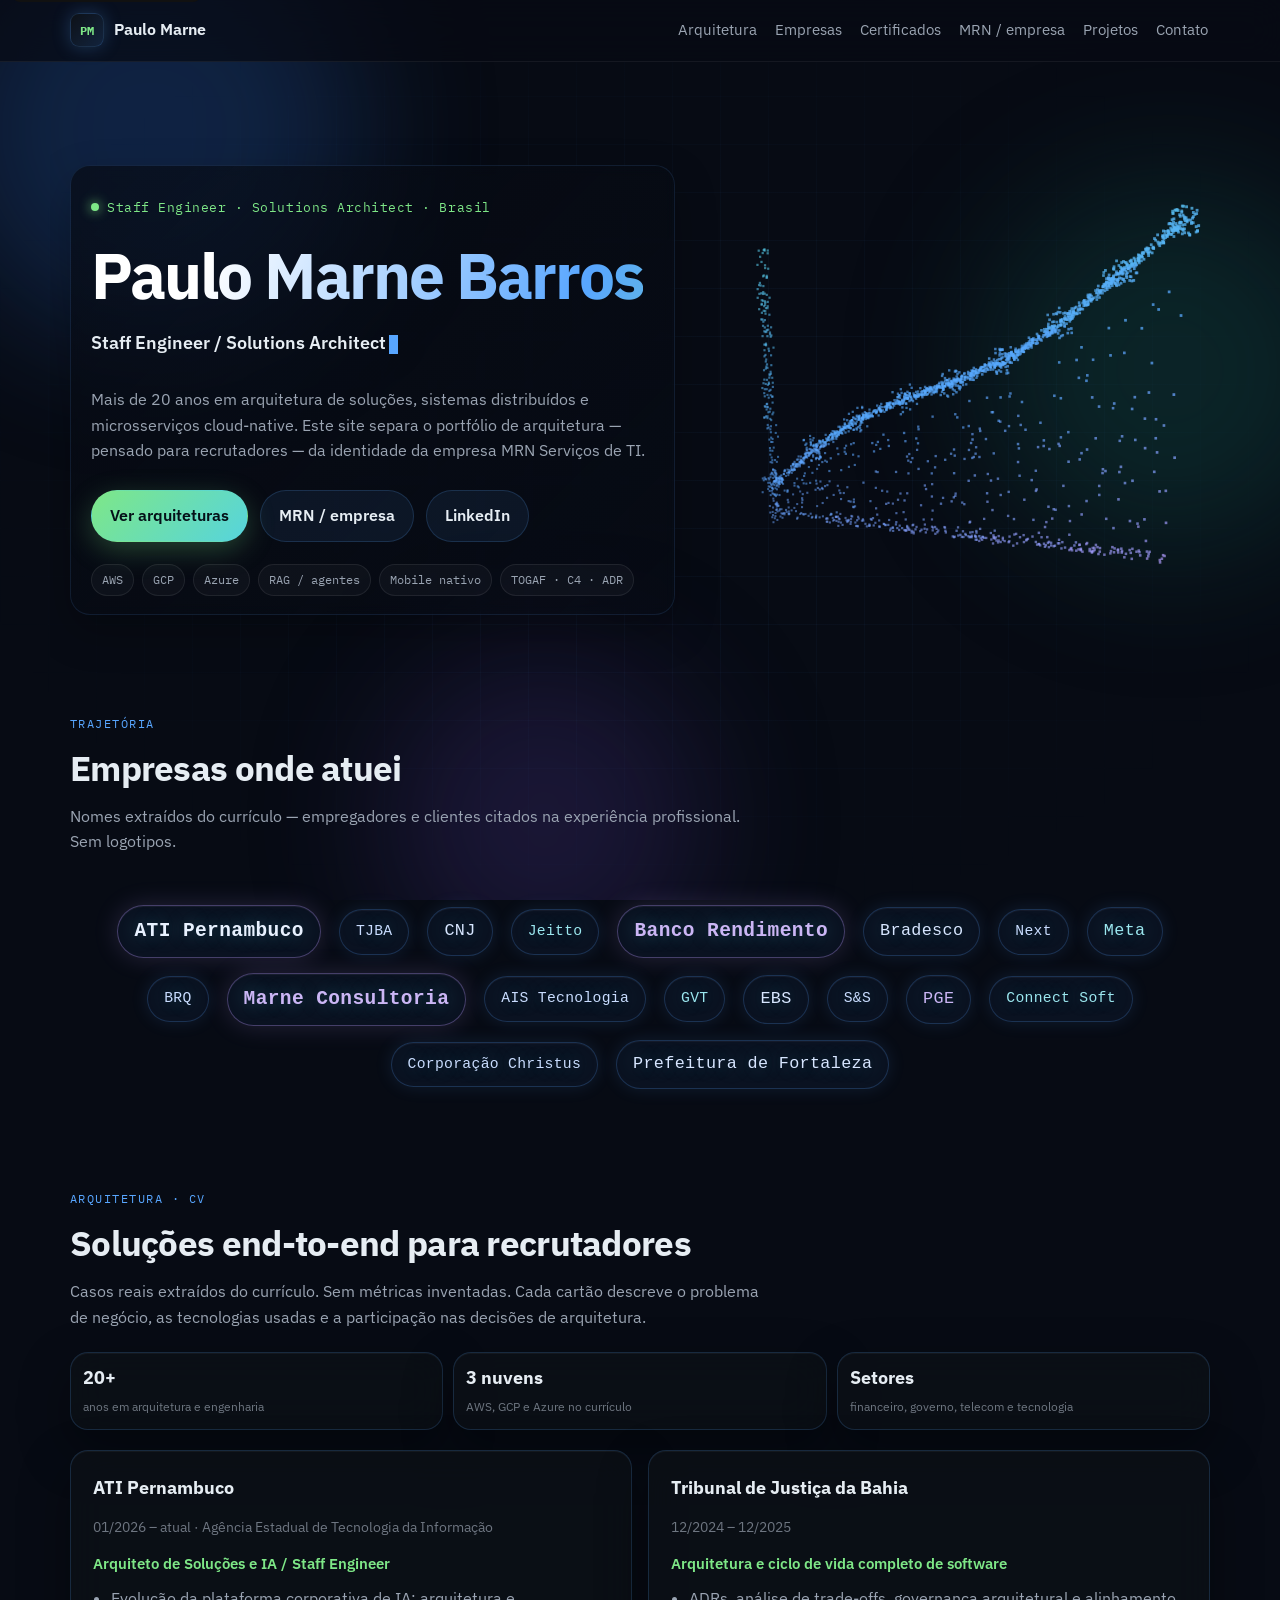
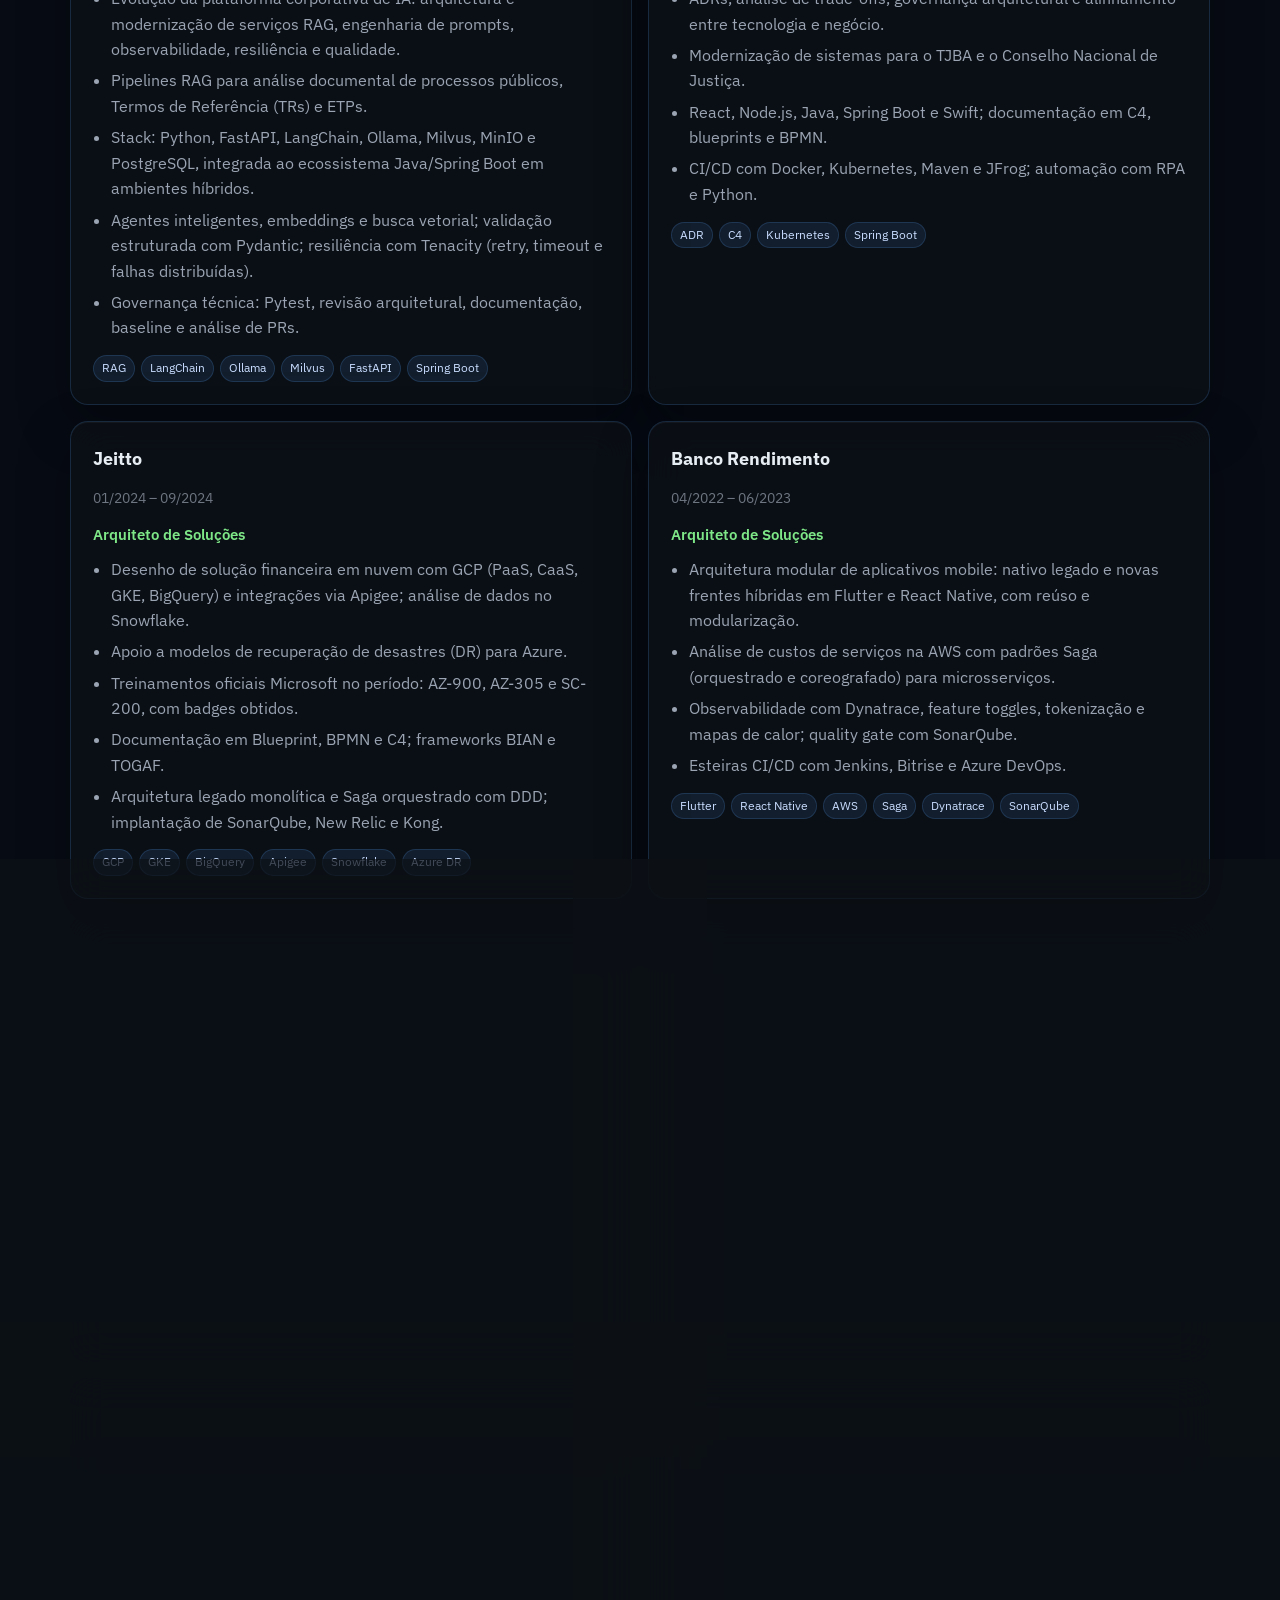
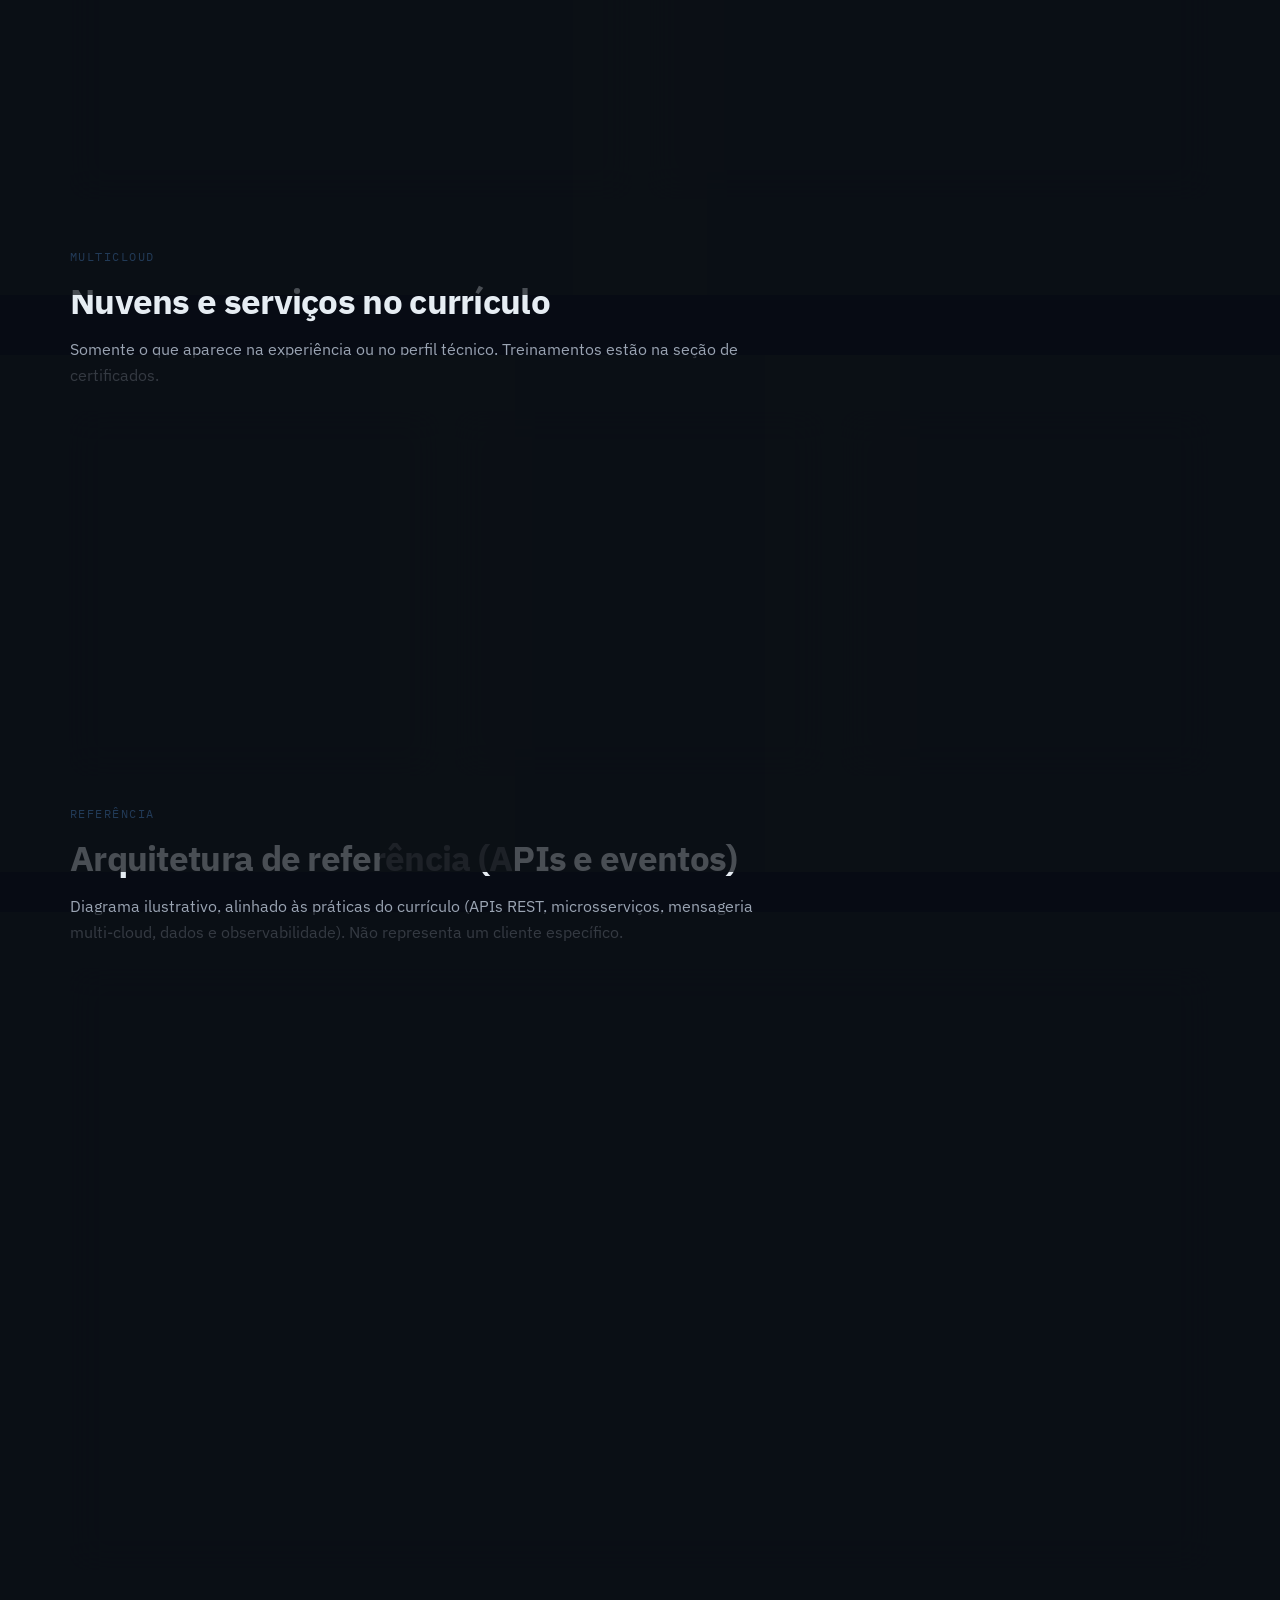
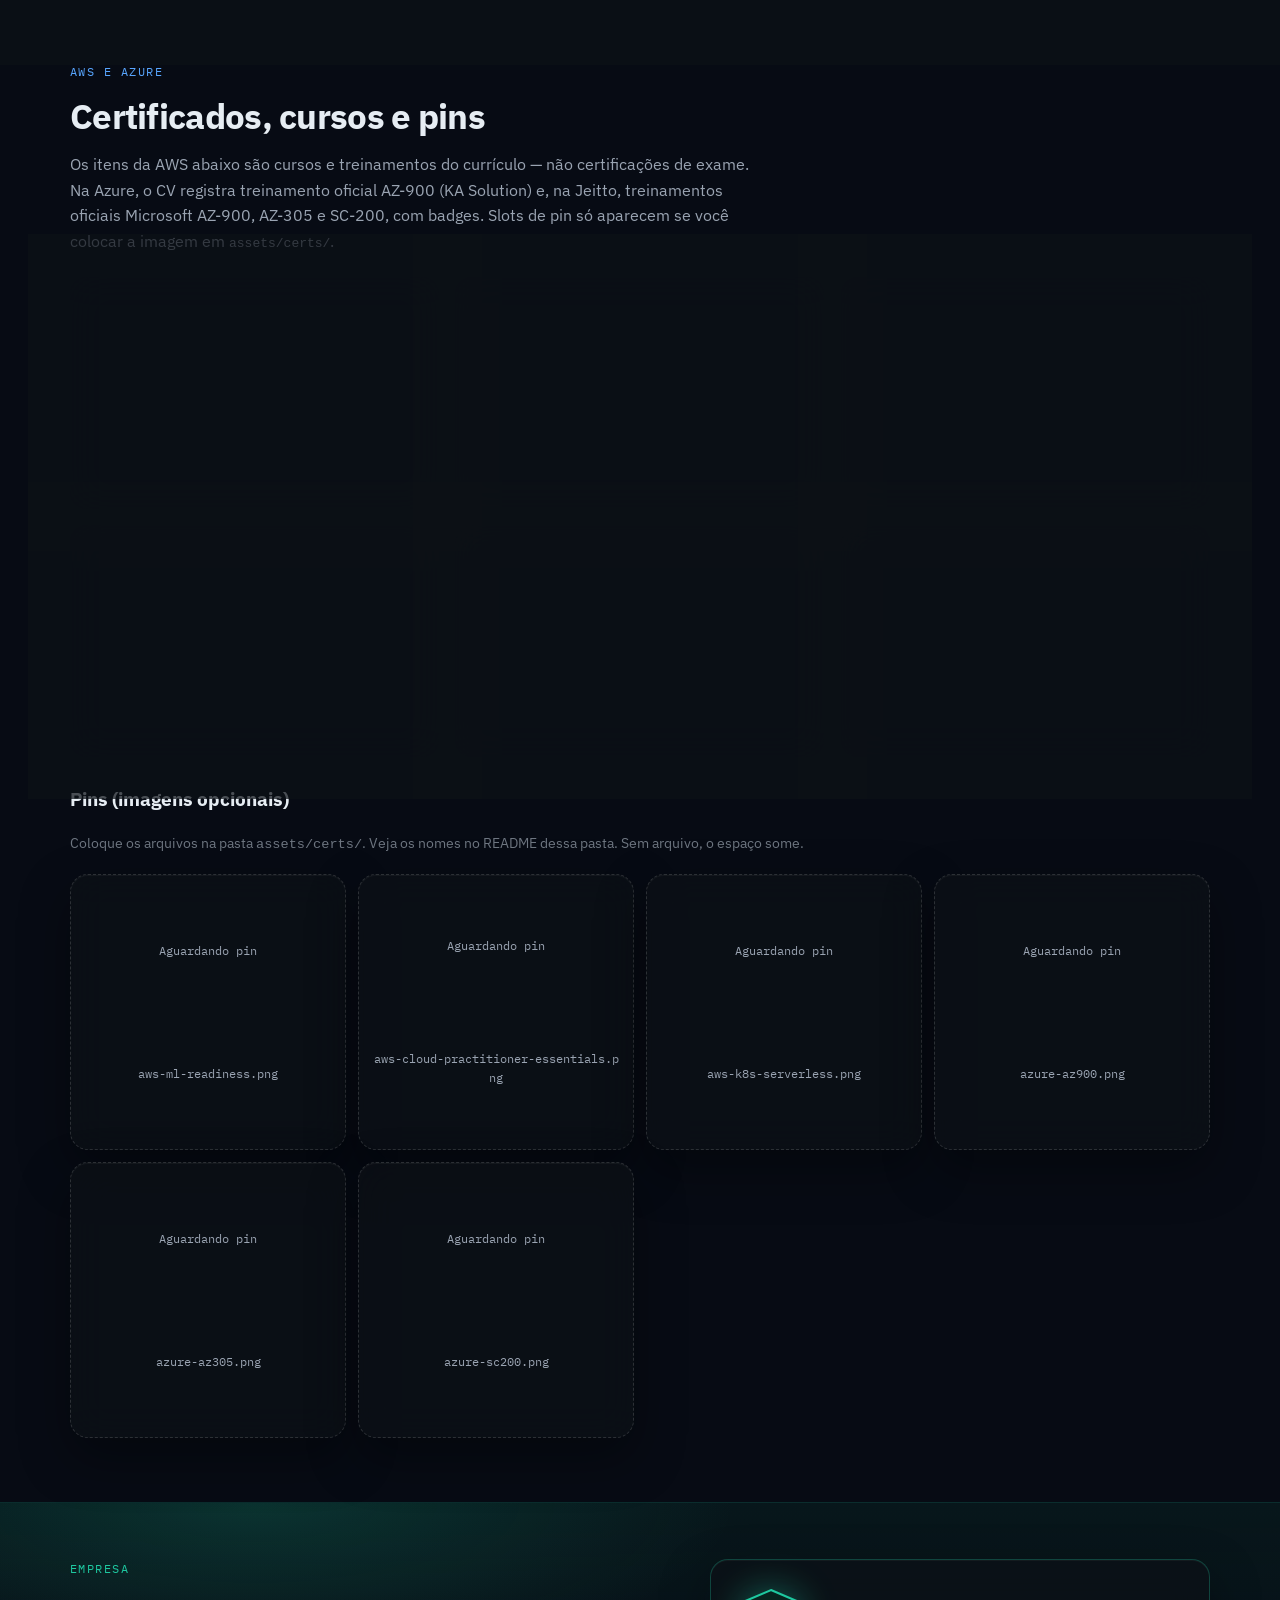
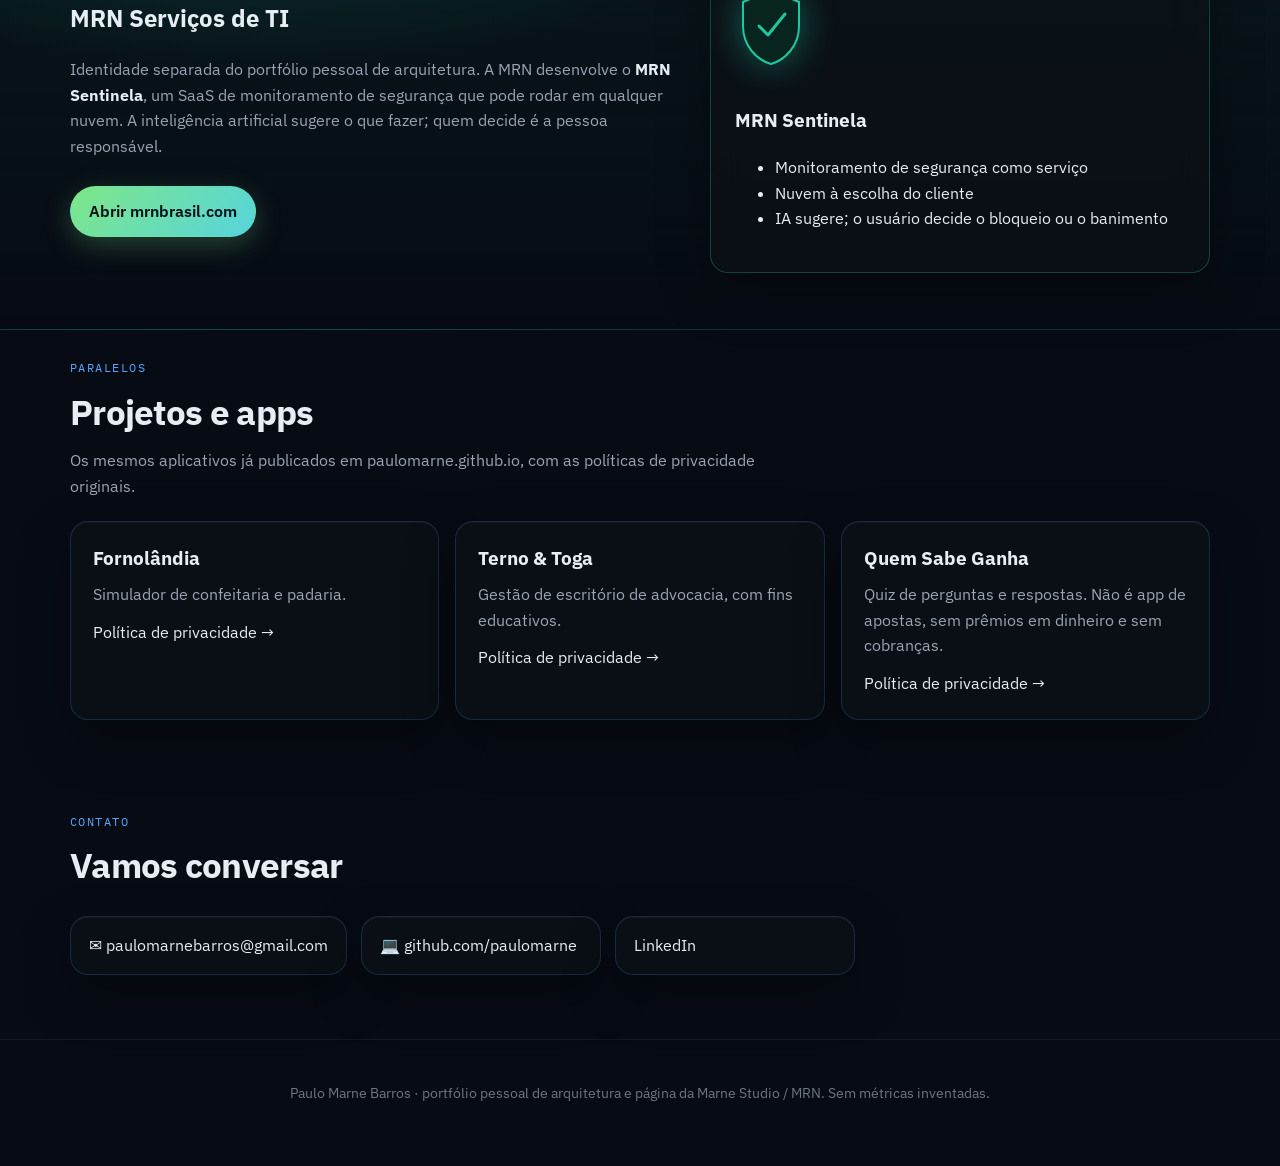
==== commit 5339b405: "Remove CV, adiciona LinkedIn" ====
--- a/index.html
+++ b/index.html
@@ -45,6 +45,7 @@
           <div class="cta-row">
             <a class="btn btn-primary" href="#arquitetura">Ver arquiteturas</a>
             <a class="btn btn-ghost" href="#empresa">MRN / empresa</a>
+            <a class="btn btn-ghost" href="https://www.linkedin.com/in/paulo-b-8a42b5321" target="_blank" rel="noopener noreferrer">LinkedIn</a>
           </div>
           <div class="chip-row">
             <span class="chip">AWS</span>
@@ -483,6 +484,7 @@
         <div class="contact">
           <a class="glass reveal" href="mailto:paulomarnebarros@gmail.com">✉️ paulomarnebarros@gmail.com</a>
           <a class="glass reveal" href="https://github.com/paulomarne" rel="noopener noreferrer">💻 github.com/paulomarne</a>
+          <a class="glass reveal" href="https://www.linkedin.com/in/paulo-b-8a42b5321" target="_blank" rel="noopener noreferrer">LinkedIn</a>
         </div>
       </section>
     </main>
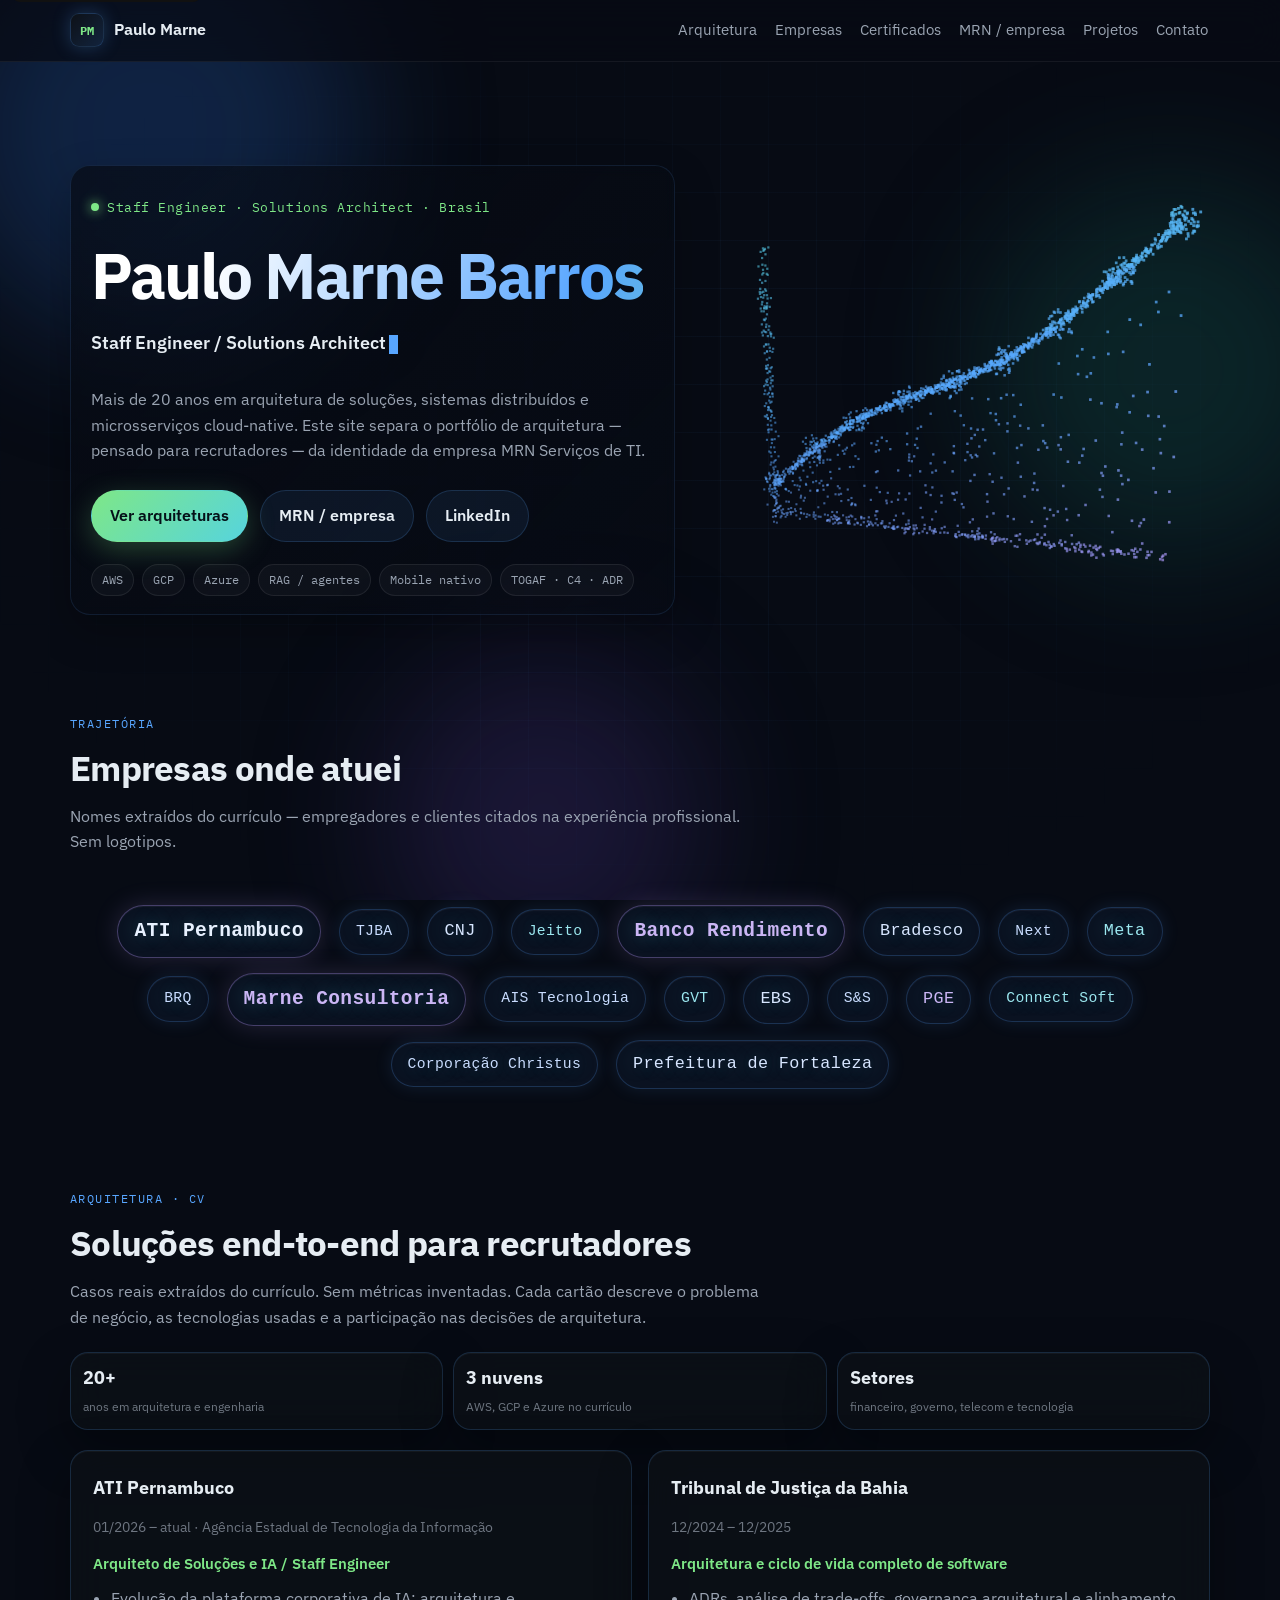
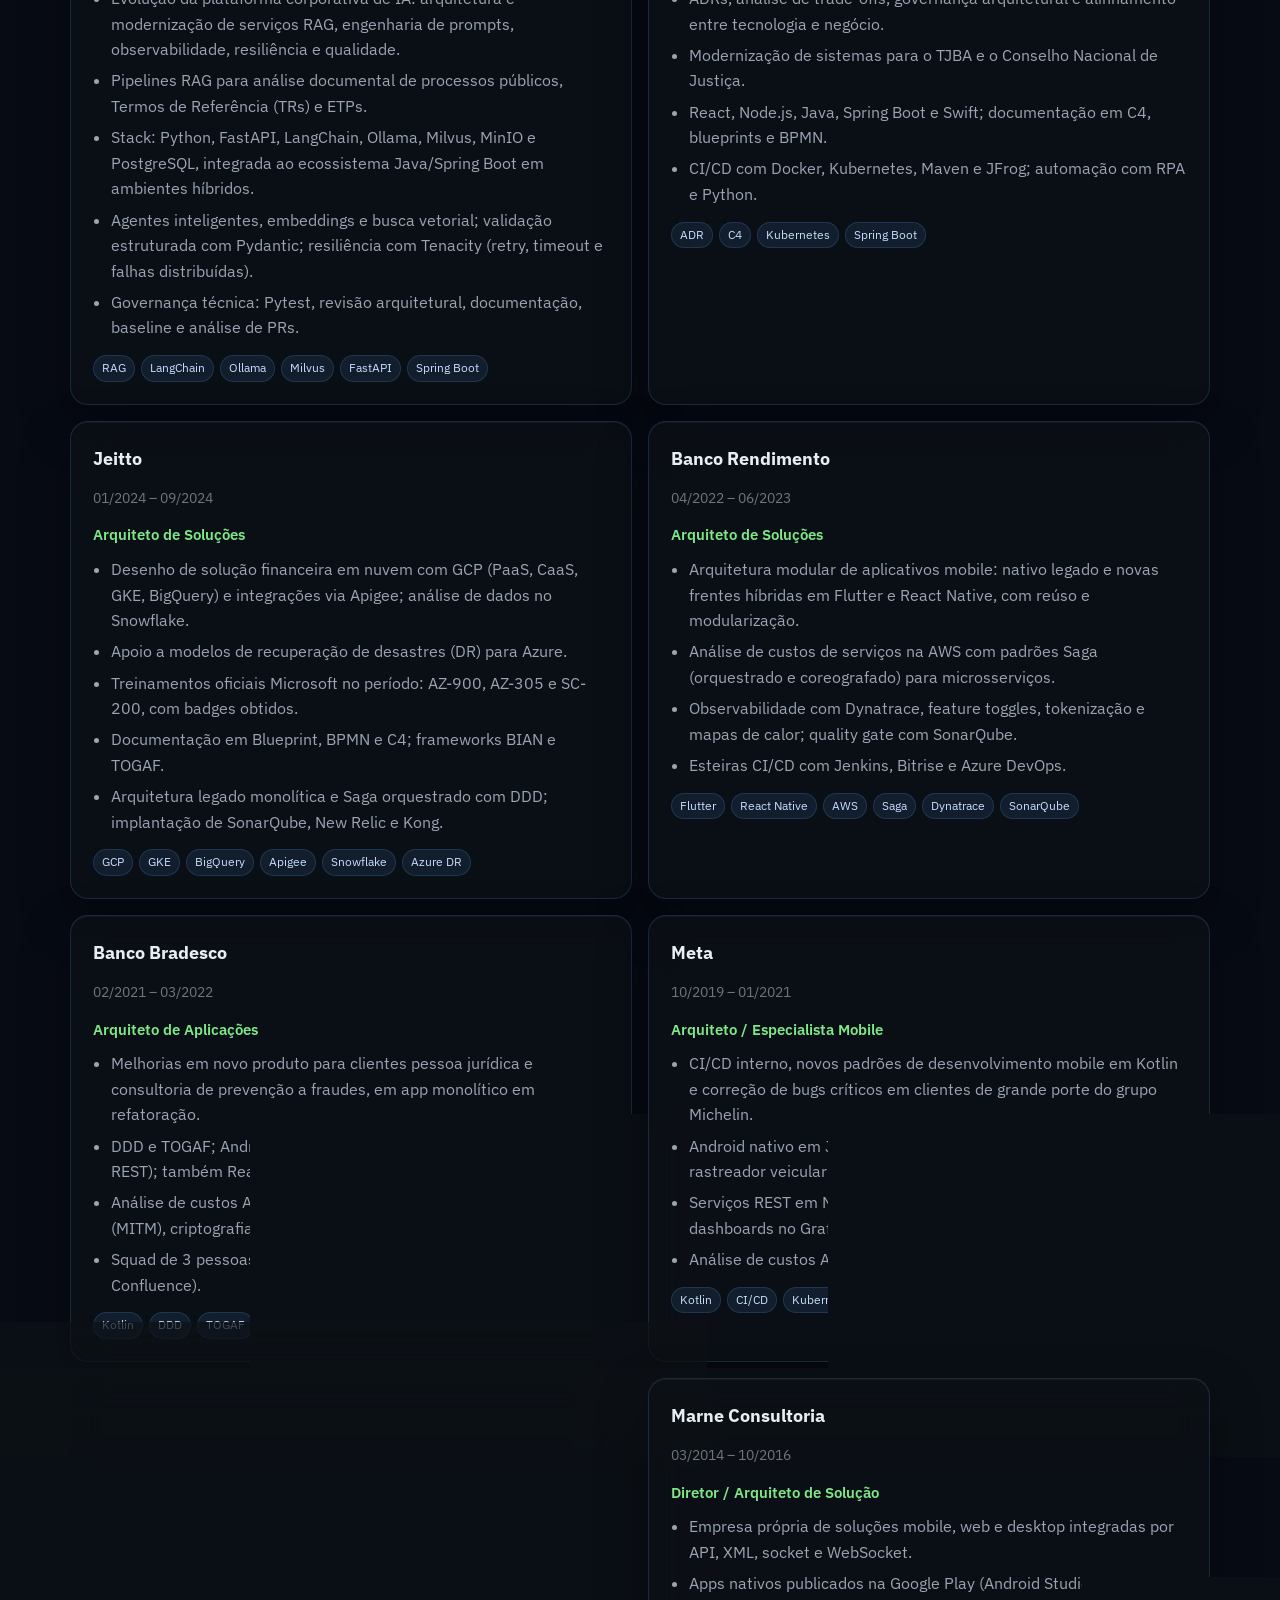
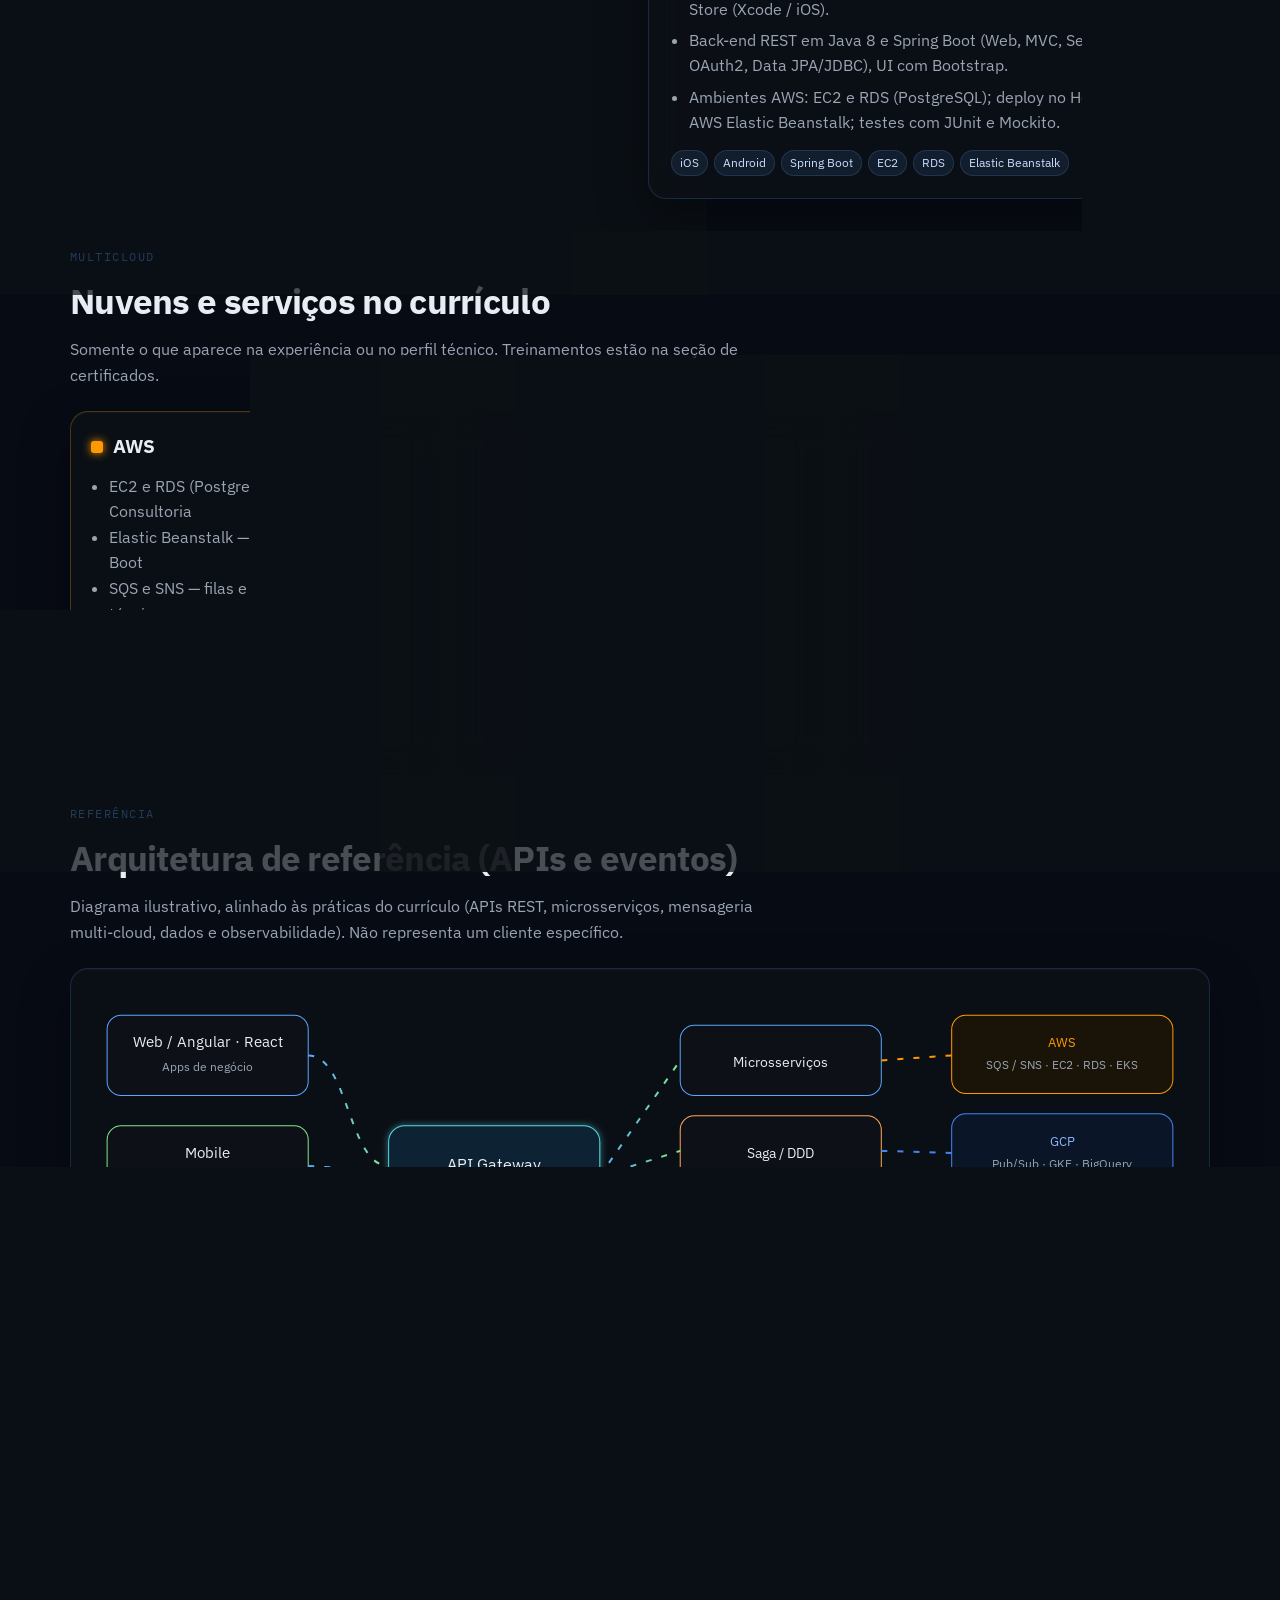
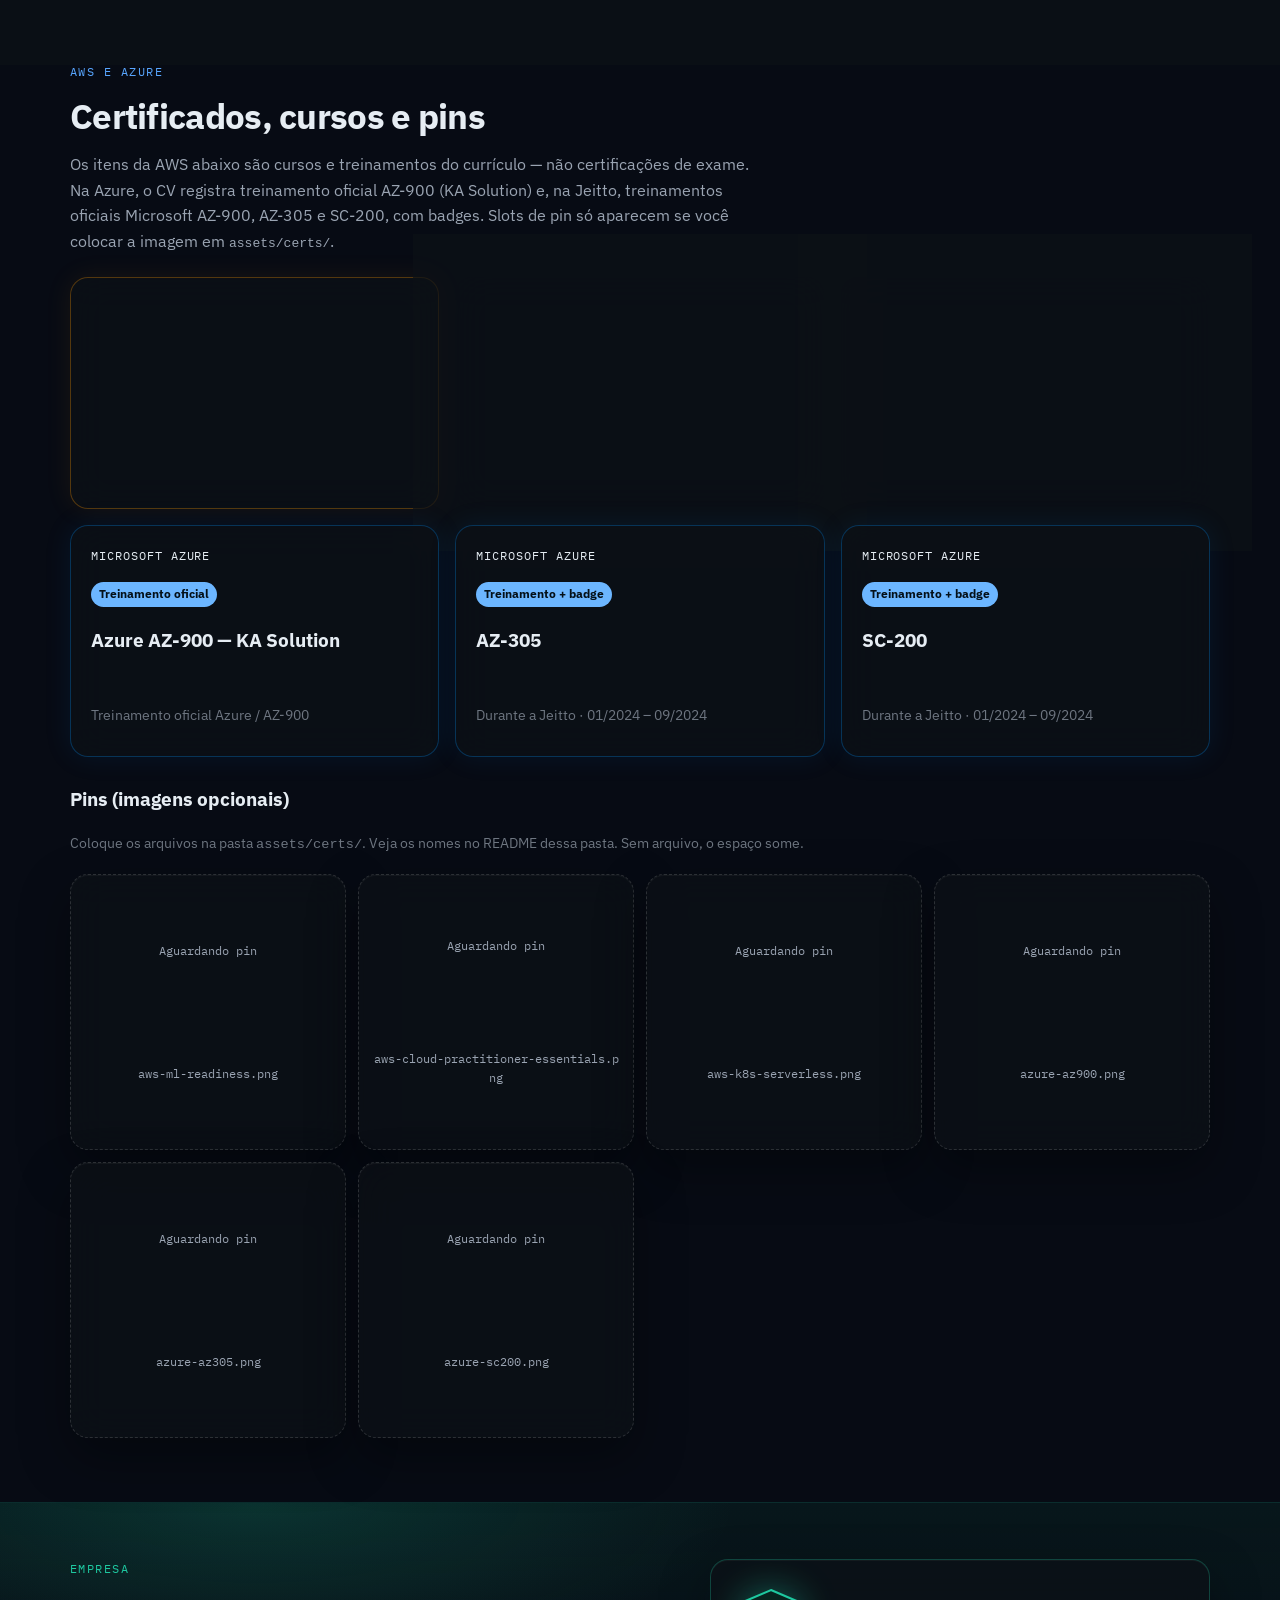
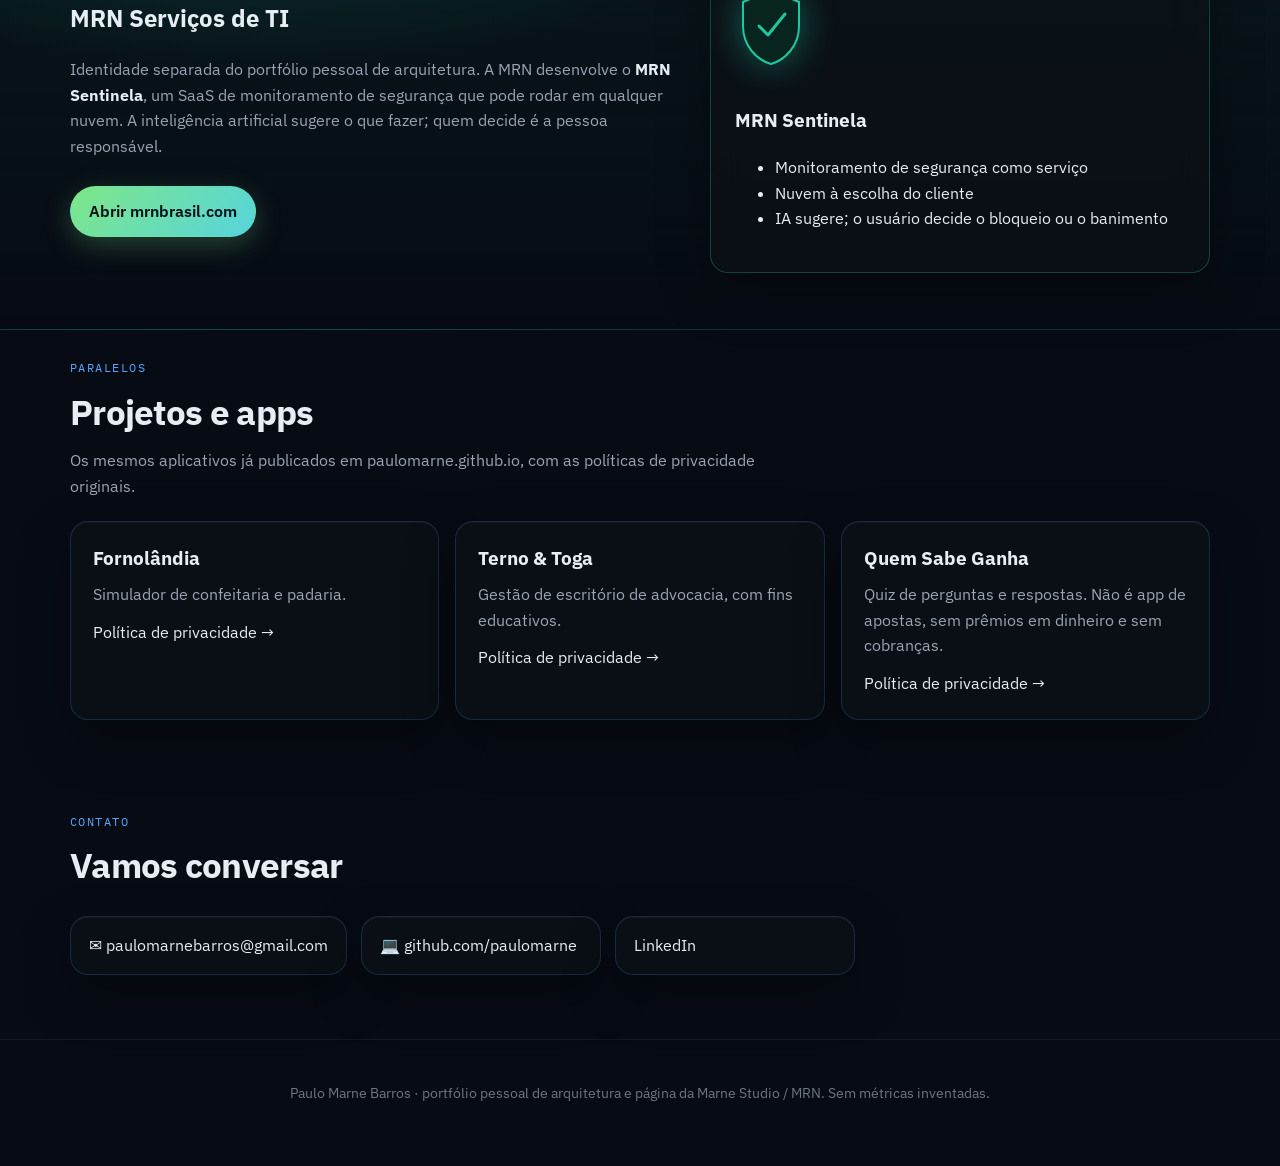
==== commit 80ea1e0a: "Adiciona contador privado GoatCounter" ====
--- a/index.html
+++ b/index.html
@@ -81,7 +81,7 @@
           <span class="co">AIS Tecnologia</span>
           <span class="co">GVT</span>
           <span class="co co-md">EBS</span>
-          <span class="co">S&amp;S</span>
+          <span class="co">S&S</span>
           <span class="co co-md">PGE</span>
           <span class="co">Connect Soft</span>
           <span class="co">Corporação Christus</span>
@@ -464,7 +464,7 @@
             <span>Política de privacidade →</span>
           </a>
           <a class="app glass reveal tilt" href="ternotoga/">
-            <h3>Terno &amp; Toga</h3>
+            <h3>Terno & Toga</h3>
             <p>Gestão de escritório de advocacia, com fins educativos.</p>
             <span>Política de privacidade →</span>
           </a>
@@ -494,5 +494,6 @@
   </div>
   <script src="script.js"></script>
   <script src="assets/particle-morph.js"></script>
+<script data-goatcounter="https://paulomarne.goatcounter.com/count" async src="//gc.zgo.at/count.js"></script>
 </body>
 </html>
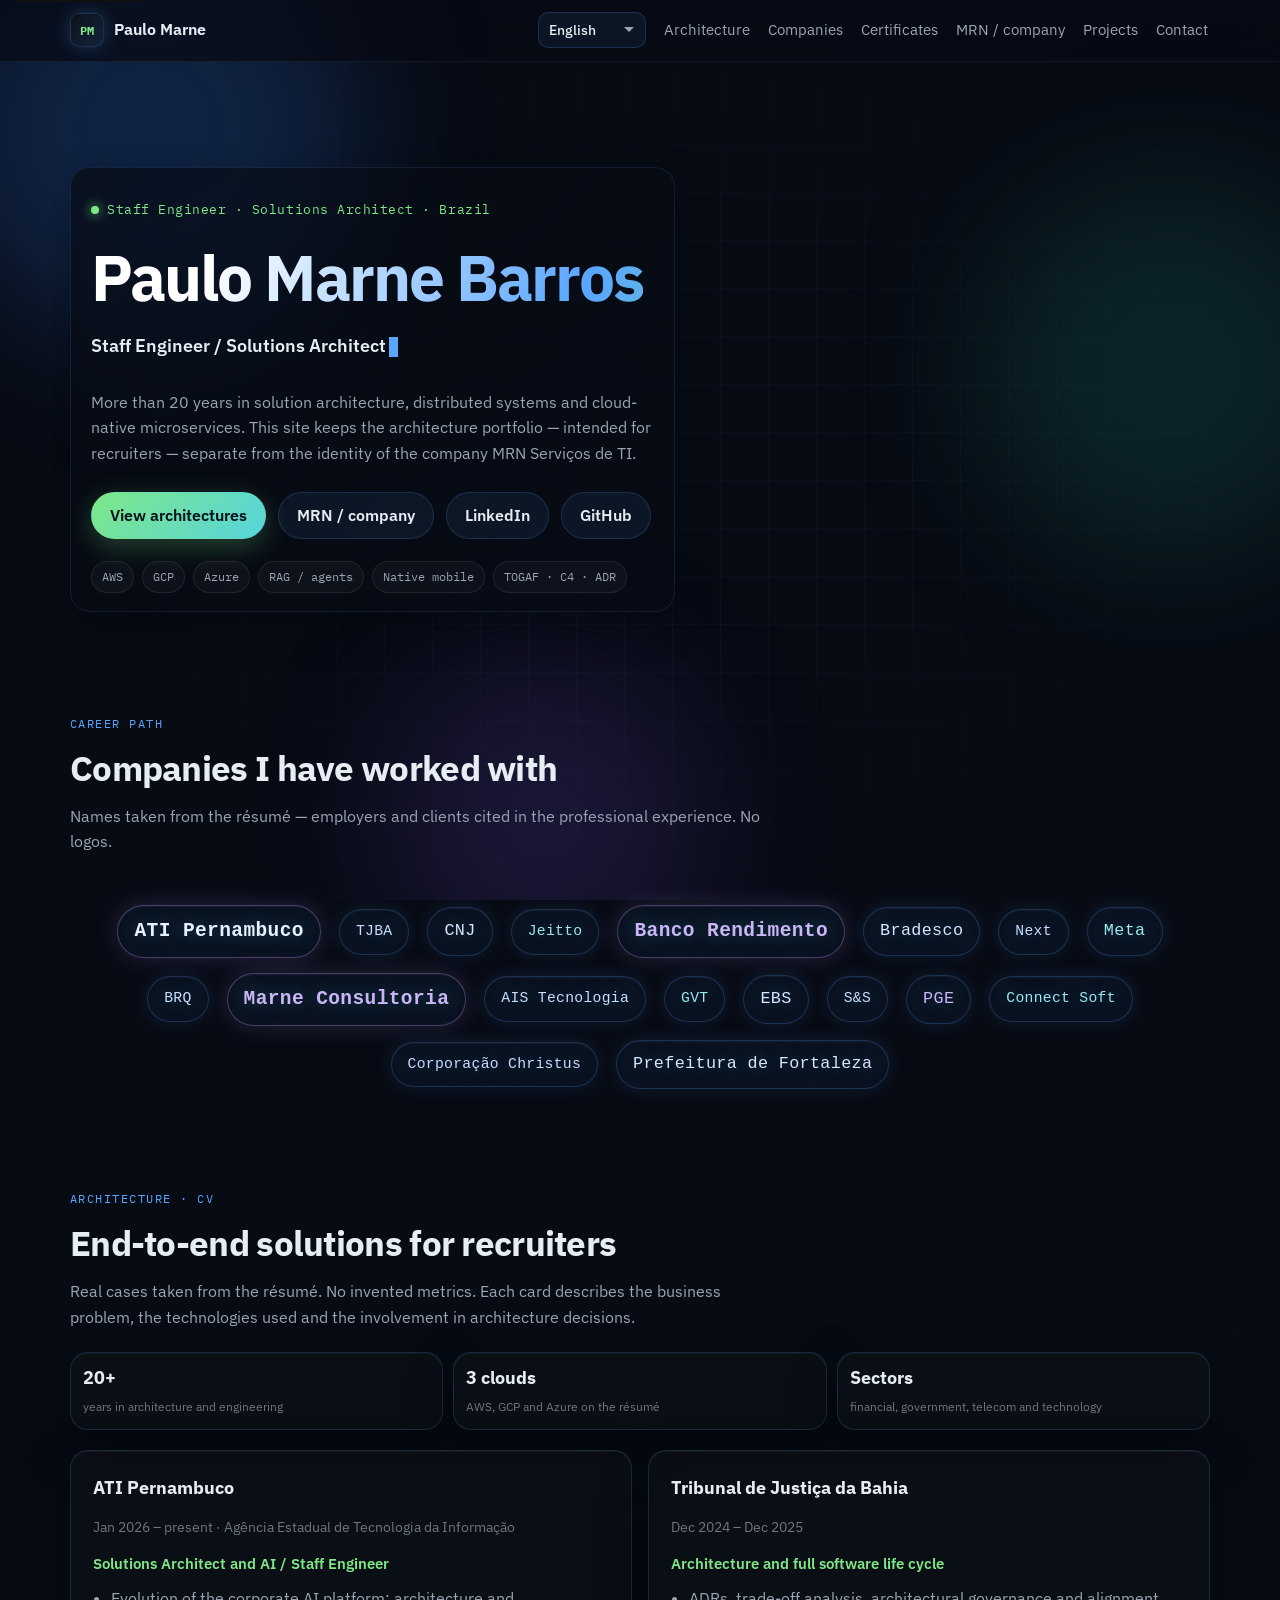
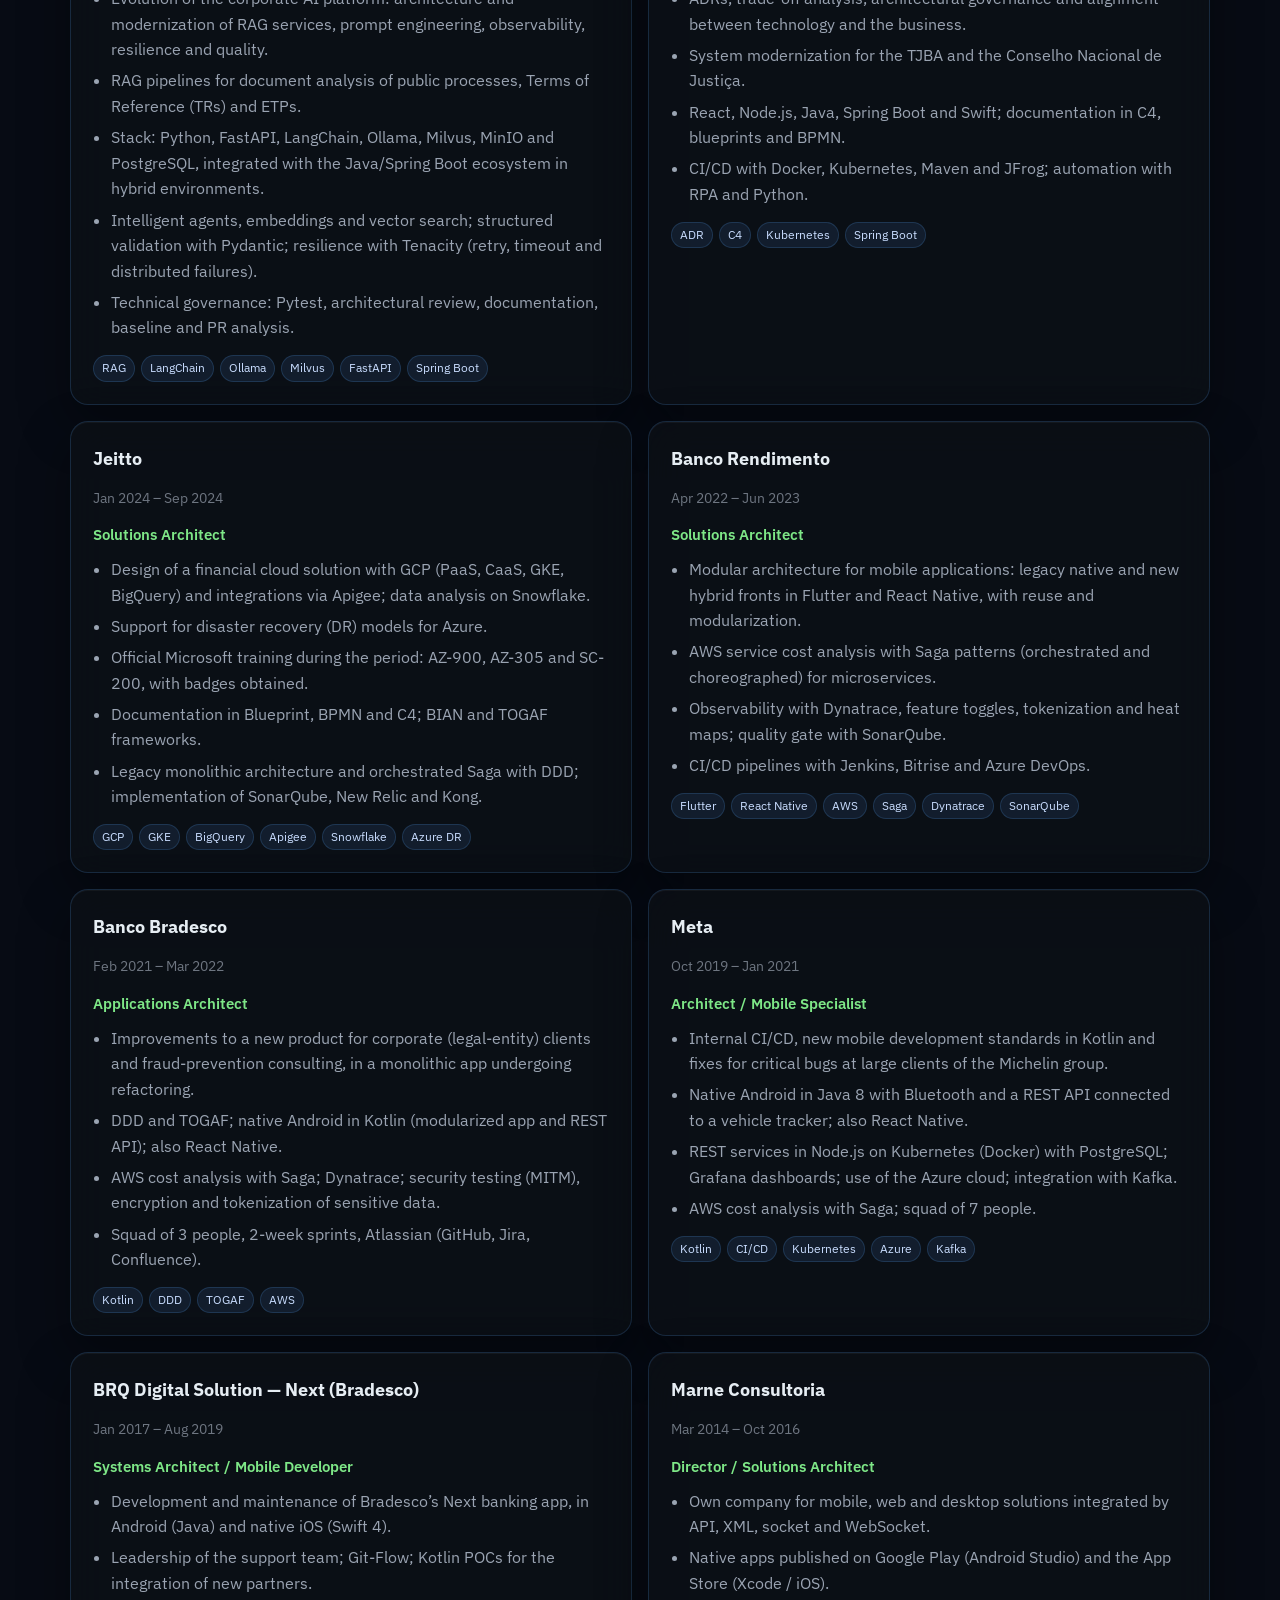
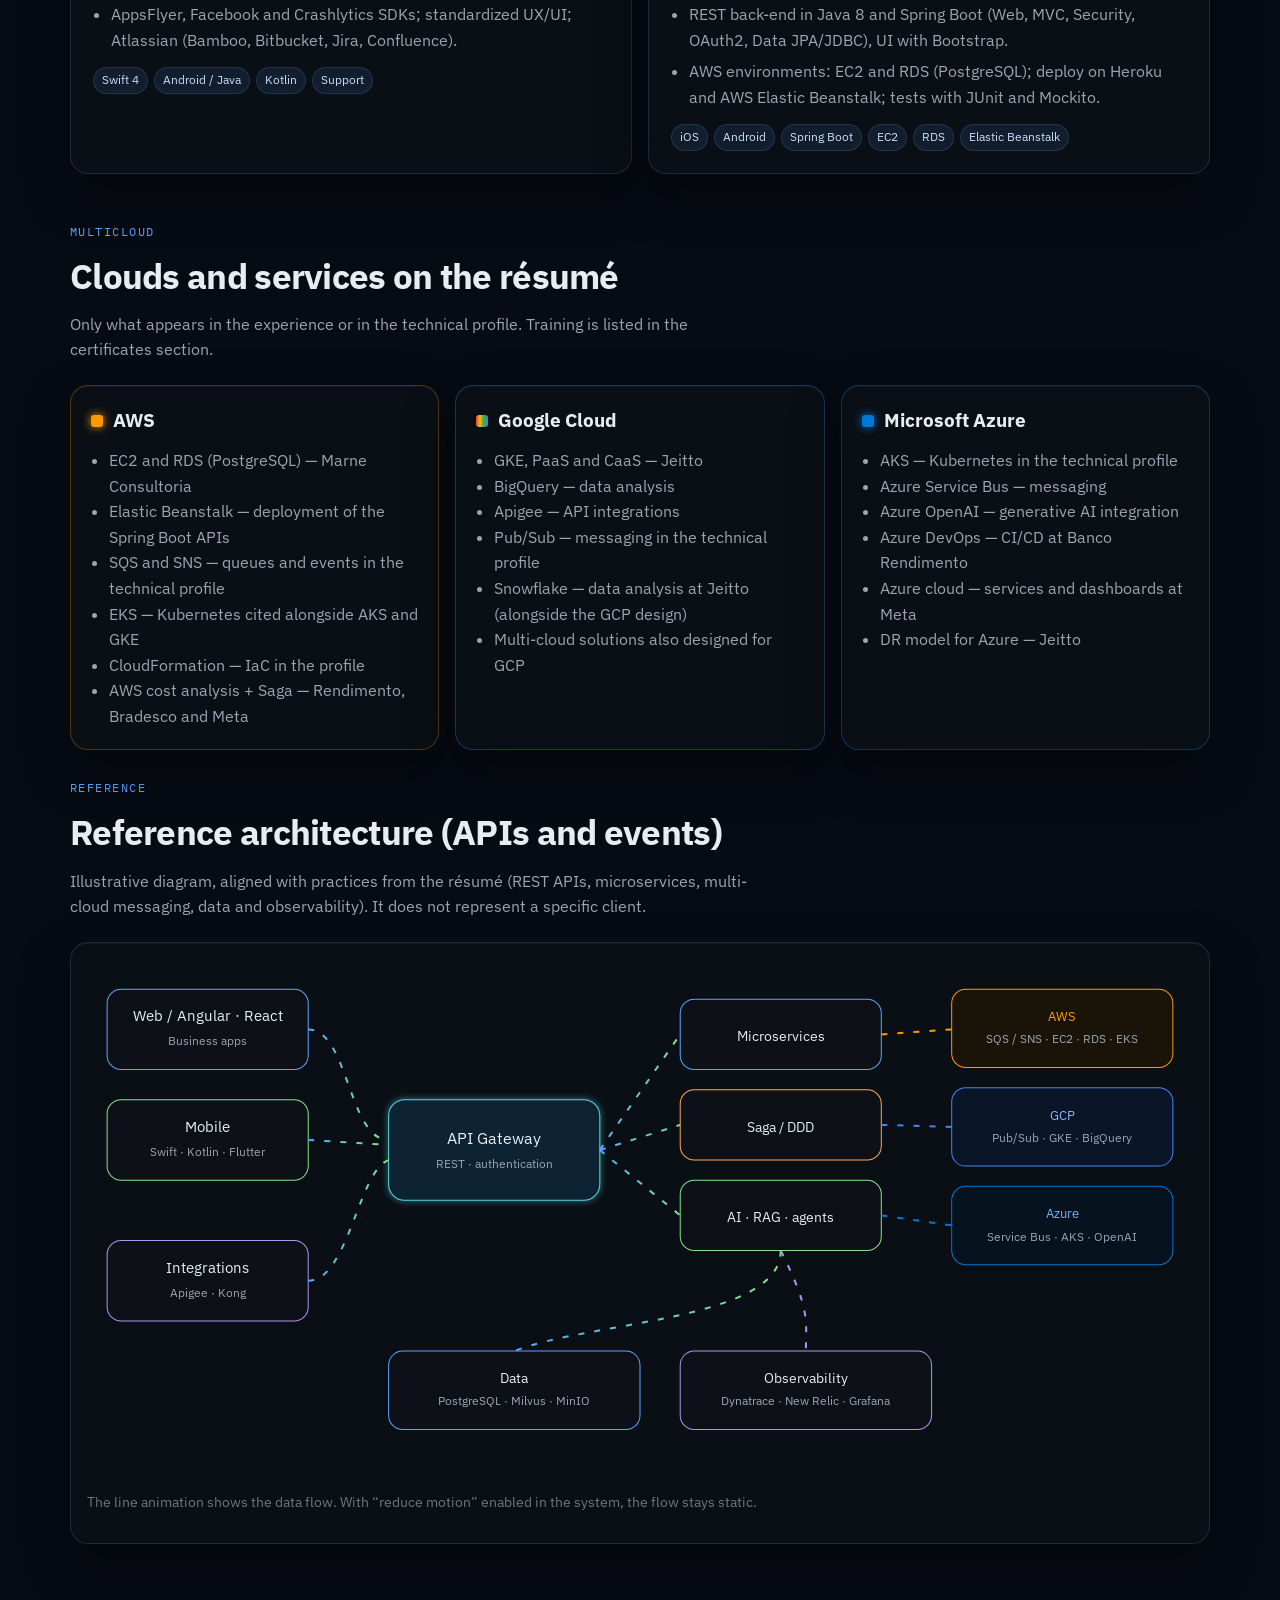
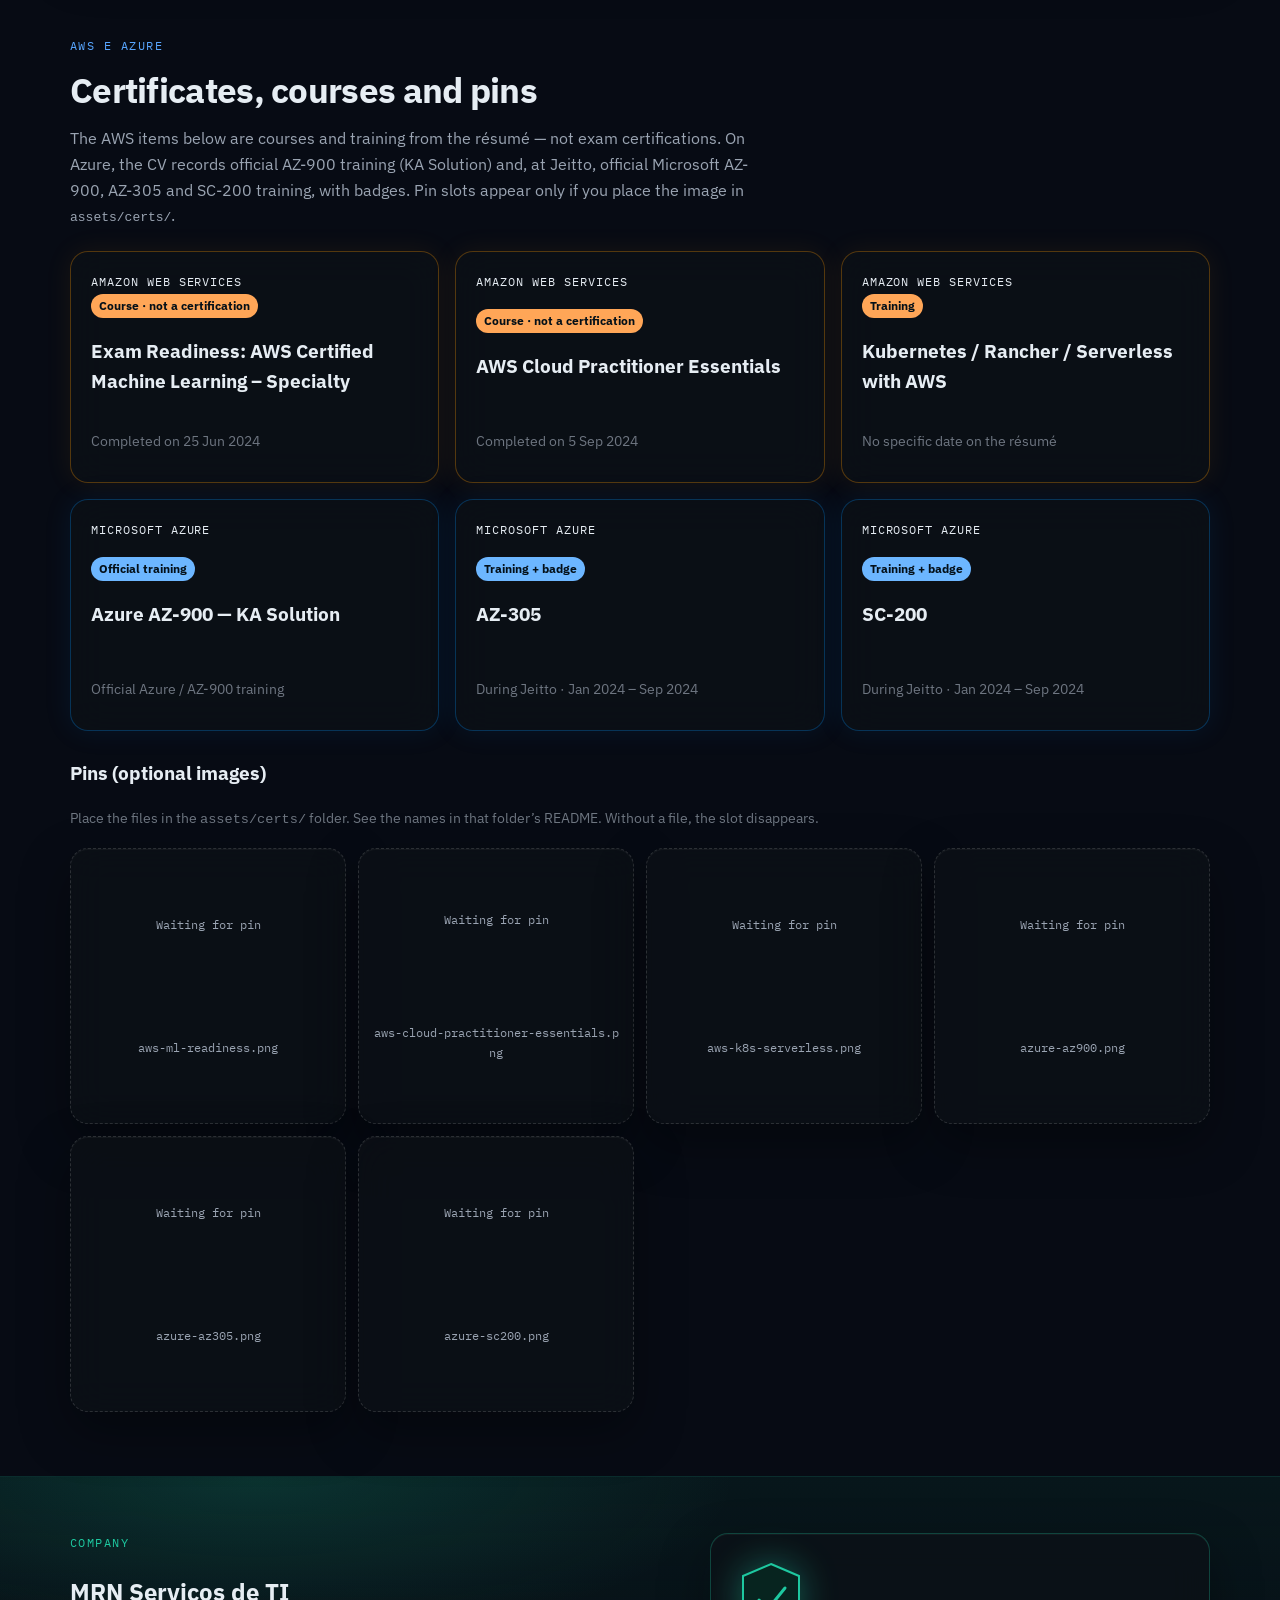
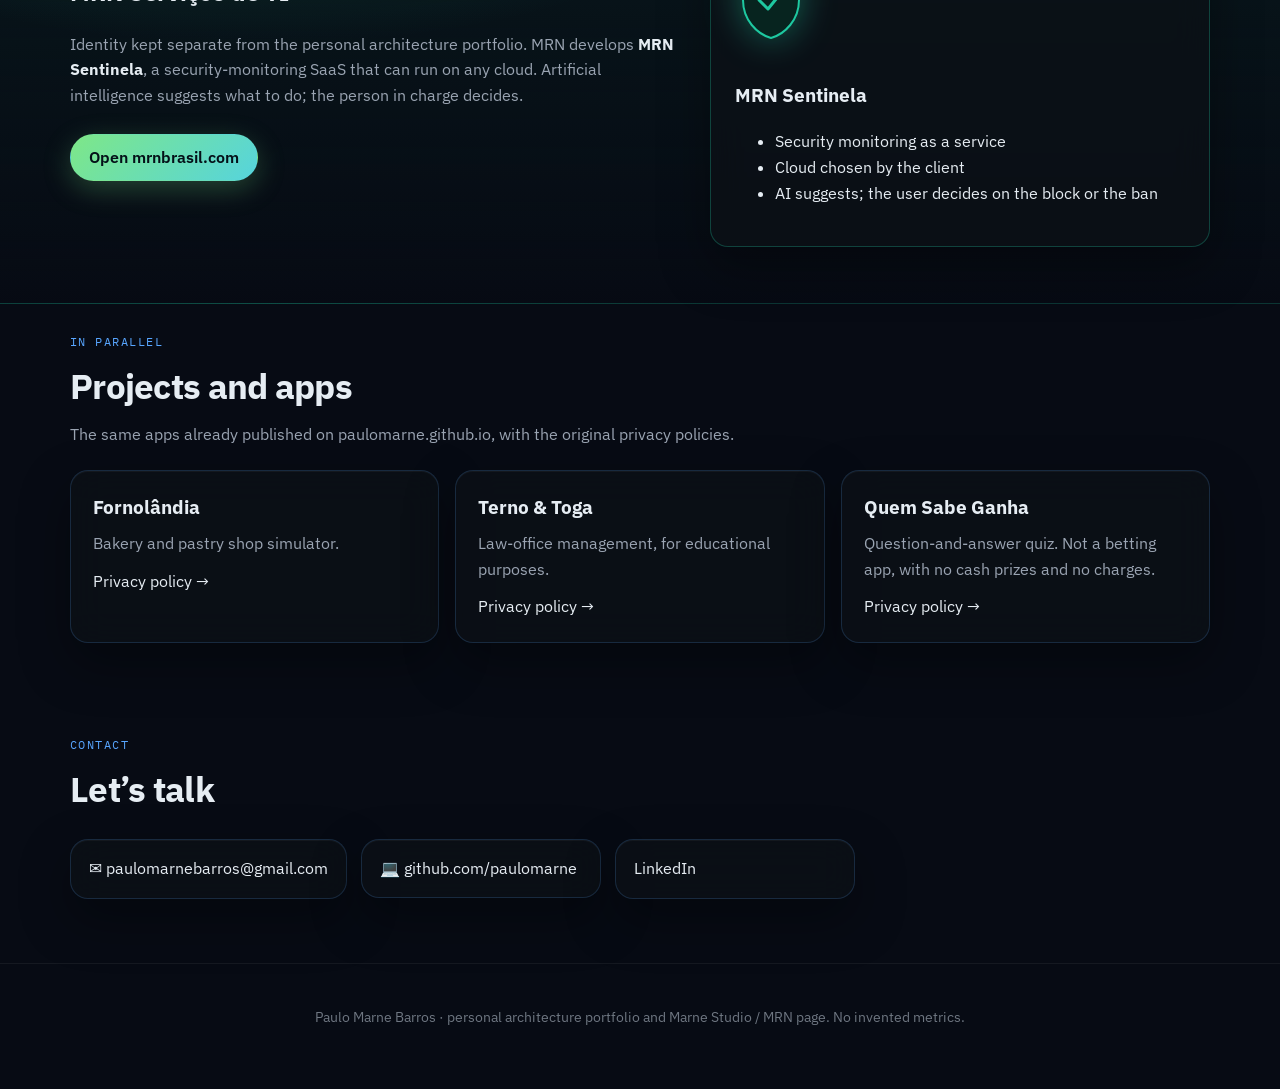
==== commit 2a0269f5: "Seletor de idiomas (pt/en/es/fr/de) e botão GitHub" ====
--- a/index.html
+++ b/index.html
@@ -3,16 +3,37 @@
 <head>
   <meta charset="utf-8">
   <meta name="viewport" content="width=device-width, initial-scale=1">
-  <meta name="description" content="Paulo Marne Barros — Staff Engineer e Solutions Architect. Portfólio de arquiteturas em AWS, GCP e Azure, separado da empresa MRN Serviços de TI.">
-  <title>Paulo Marne Barros — Staff Engineer / Solutions Architect</title>
+  <meta name="description" content="Paulo Marne Barros — Staff Engineer e Solutions Architect. Portfólio de arquiteturas em AWS, GCP e Azure, separado da empresa MRN Serviços de TI." data-i18n-attr="content:metaDesc">
+  <title data-i18n="pageTitle">Paulo Marne Barros — Staff Engineer / Solutions Architect</title>
   <link rel="icon" href="assets/favicon.svg" type="image/svg+xml">
   <link rel="preconnect" href="https://fonts.googleapis.com">
   <link rel="preconnect" href="https://fonts.gstatic.com" crossorigin>
   <link href="https://fonts.googleapis.com/css2?family=IBM+Plex+Mono:wght@400;500&family=IBM+Plex+Sans:wght@400;500;600;700&display=swap" rel="stylesheet">
   <link rel="stylesheet" href="styles.css">
+  <script>
+    (function () {
+      var map = { pt: "pt-BR", en: "en", es: "es", fr: "fr", de: "de" };
+      var lang = "pt";
+      try {
+        var q = new URLSearchParams(location.search).get("lang");
+        if (q && map[q.toLowerCase()]) lang = q.toLowerCase();
+        else {
+          var saved = localStorage.getItem("site-lang");
+          if (saved && map[saved]) lang = saved;
+          else {
+            var nav = String(navigator.language || navigator.userLanguage || "pt").toLowerCase();
+            var short = nav.slice(0, 2);
+            if (map[short]) lang = short;
+          }
+        }
+      } catch (e) {}
+      document.documentElement.lang = map[lang];
+      document.documentElement.setAttribute("data-lang", lang);
+    })();
+  </script>
 </head>
 <body>
-  <a class="skip" href="#conteudo">Saltar para o conteúdo</a>
+  <a class="skip" href="#conteudo" data-i18n="skip">Saltar para o conteúdo</a>
   <div class="glow-orbs" aria-hidden="true"><span></span><span></span><span></span></div>
   <div class="grid-overlay" aria-hidden="true"></div>
 
@@ -23,14 +44,26 @@
           <span class="brand-mark">PM</span>
           Paulo Marne
         </a>
-        <button class="menu-btn" type="button" aria-expanded="false" aria-controls="menu" id="menuBtn">Menu</button>
-        <nav class="nav-links" id="menu" aria-label="Seções">
-          <a href="#arquitetura">Arquitetura</a>
-          <a href="#empresas">Empresas</a>
-          <a href="#certificados">Certificados</a>
-          <a href="#empresa">MRN / empresa</a>
-          <a href="#projetos">Projetos</a>
-          <a href="#contato">Contato</a>
+        <div class="nav-tools">
+          <div class="lang-switcher">
+            <label class="visually-hidden" for="langSelect" data-i18n="langLabel">Idioma</label>
+            <select id="langSelect" data-i18n-aria="langLabel">
+              <option value="pt" lang="pt">Português</option>
+              <option value="en" lang="en">English</option>
+              <option value="es" lang="es">Español</option>
+              <option value="fr" lang="fr">Français</option>
+              <option value="de" lang="de">Deutsch</option>
+            </select>
+          </div>
+          <button class="menu-btn" type="button" aria-expanded="false" aria-controls="menu" id="menuBtn" data-i18n="menu">Menu</button>
+        </div>
+        <nav class="nav-links" id="menu" aria-label="Seções" data-i18n-aria="navSections">
+          <a href="#arquitetura" data-i18n="navArch">Arquitetura</a>
+          <a href="#empresas" data-i18n="navCompanies">Empresas</a>
+          <a href="#certificados" data-i18n="navCerts">Certificados</a>
+          <a href="#empresa" data-i18n="navMrn">MRN / empresa</a>
+          <a href="#projetos" data-i18n="navProjects">Projetos</a>
+          <a href="#contato" data-i18n="navContact">Contato</a>
         </nav>
       </div>
     </header>
@@ -38,21 +71,22 @@
     <main id="conteudo">
       <section class="hero" id="topo">
         <div class="hero-copy">
-          <p class="kicker">Staff Engineer · Solutions Architect · Brasil</p>
+          <p class="kicker" data-i18n="kicker">Staff Engineer · Solutions Architect · Brasil</p>
           <h1><span class="gradient-text">Paulo Marne Barros</span></h1>
           <p class="typed-line" aria-live="polite"><strong id="typed"></strong><span class="cursor" aria-hidden="true"></span></p>
-          <p class="lead">Mais de 20 anos em arquitetura de soluções, sistemas distribuídos e microsserviços cloud-native. Este site separa o portfólio de arquitetura — pensado para recrutadores — da identidade da empresa MRN Serviços de TI.</p>
+          <p class="lead" data-i18n="lead">Mais de 20 anos em arquitetura de soluções, sistemas distribuídos e microsserviços cloud-native. Este site separa o portfólio de arquitetura — pensado para recrutadores — da identidade da empresa MRN Serviços de TI.</p>
           <div class="cta-row">
-            <a class="btn btn-primary" href="#arquitetura">Ver arquiteturas</a>
-            <a class="btn btn-ghost" href="#empresa">MRN / empresa</a>
-            <a class="btn btn-ghost" href="https://www.linkedin.com/in/paulo-b-8a42b5321" target="_blank" rel="noopener noreferrer">LinkedIn</a>
+            <a class="btn btn-primary" href="#arquitetura" data-i18n="ctaArch">Ver arquiteturas</a>
+            <a class="btn btn-ghost" href="#empresa" data-i18n="ctaMrn">MRN / empresa</a>
+            <a class="btn btn-ghost" href="https://www.linkedin.com/in/paulo-b-8a42b5321" target="_blank" rel="noopener noreferrer" data-i18n="ctaLinkedin" data-i18n-aria="ctaLinkedinAria">LinkedIn</a>
+            <a class="btn btn-ghost" href="https://www.github.com/paulomarne" target="_blank" rel="noopener noreferrer" data-i18n="ctaGithub" data-i18n-aria="ctaGithubAria">GitHub</a>
           </div>
           <div class="chip-row">
             <span class="chip">AWS</span>
             <span class="chip">GCP</span>
             <span class="chip">Azure</span>
-            <span class="chip">RAG / agentes</span>
-            <span class="chip">Mobile nativo</span>
+            <span class="chip" data-i18n="chipRag">RAG / agentes</span>
+            <span class="chip" data-i18n="chipMobile">Mobile nativo</span>
             <span class="chip">TOGAF · C4 · ADR</span>
           </div>
         </div>
@@ -63,9 +97,9 @@
 
       <section id="empresas" class="empresas-section" aria-labelledby="empresas-title">
         <div class="section-head reveal">
-          <div class="eyebrow">Trajetória</div>
-          <h2 id="empresas-title">Empresas onde atuei</h2>
-          <p>Nomes extraídos do currículo — empregadores e clientes citados na experiência profissional. Sem logotipos.</p>
+          <div class="eyebrow" data-i18n="companiesEyebrow">Trajetória</div>
+          <h2 id="empresas-title" data-i18n="companiesTitle">Empresas onde atuei</h2>
+          <p data-i18n="companiesLead">Nomes extraídos do currículo — empregadores e clientes citados na experiência profissional. Sem logotipos.</p>
         </div>
         <div class="company-cloud" id="company-cloud">
           <span class="co co-lg">ATI Pernambuco</span>
@@ -91,119 +125,119 @@
 
       <section id="arquitetura">
         <div class="section-head reveal">
-          <div class="eyebrow">Arquitetura · CV</div>
-          <h2>Soluções end-to-end para recrutadores</h2>
-          <p>Casos reais extraídos do currículo. Sem métricas inventadas. Cada cartão descreve o problema de negócio, as tecnologias usadas e a participação nas decisões de arquitetura.</p>
+          <div class="eyebrow" data-i18n="archEyebrow">Arquitetura · CV</div>
+          <h2 data-i18n="archTitle">Soluções end-to-end para recrutadores</h2>
+          <p data-i18n="archLead">Casos reais extraídos do currículo. Sem métricas inventadas. Cada cartão descreve o problema de negócio, as tecnologias usadas e a participação nas decisões de arquitetura.</p>
         </div>
 
         <div class="stat-grid reveal">
-          <div class="stat glass"><b>20+</b><span>anos em arquitetura e engenharia</span></div>
-          <div class="stat glass"><b>3 nuvens</b><span>AWS, GCP e Azure no currículo</span></div>
-          <div class="stat glass"><b>Setores</b><span>financeiro, governo, telecom e tecnologia</span></div>
+          <div class="stat glass"><b>20+</b><span data-i18n="statYears">anos em arquitetura e engenharia</span></div>
+          <div class="stat glass"><b data-i18n="statClouds">3 nuvens</b><span data-i18n="statCloudsSub">AWS, GCP e Azure no currículo</span></div>
+          <div class="stat glass"><b data-i18n="statSectors">Setores</b><span data-i18n="statSectorsSub">financeiro, governo, telecom e tecnologia</span></div>
         </div>
 
         <div class="cards" style="margin-top:20px">
           <article class="card glass reveal tilt">
             <h3>ATI Pernambuco</h3>
-            <p class="meta">01/2026 – atual · Agência Estadual de Tecnologia da Informação</p>
-            <p class="role">Arquiteto de Soluções e IA / Staff Engineer</p>
-            <ul>
-              <li>Evolução da plataforma corporativa de IA: arquitetura e modernização de serviços RAG, engenharia de prompts, observabilidade, resiliência e qualidade.</li>
-              <li>Pipelines RAG para análise documental de processos públicos, Termos de Referência (TRs) e ETPs.</li>
-              <li>Stack: Python, FastAPI, LangChain, Ollama, Milvus, MinIO e PostgreSQL, integrada ao ecossistema Java/Spring Boot em ambientes híbridos.</li>
-              <li>Agentes inteligentes, embeddings e busca vetorial; validação estruturada com Pydantic; resiliência com Tenacity (retry, timeout e falhas distribuídas).</li>
-              <li>Governança técnica: Pytest, revisão arquitetural, documentação, baseline e análise de PRs.</li>
+            <p class="meta" data-i18n="atiMeta">01/2026 – atual · Agência Estadual de Tecnologia da Informação</p>
+            <p class="role" data-i18n="atiRole">Arquiteto de Soluções e IA / Staff Engineer</p>
+            <ul>
+              <li data-i18n="ati1">Evolução da plataforma corporativa de IA: arquitetura e modernização de serviços RAG, engenharia de prompts, observabilidade, resiliência e qualidade.</li>
+              <li data-i18n="ati2">Pipelines RAG para análise documental de processos públicos, Termos de Referência (TRs) e ETPs.</li>
+              <li data-i18n="ati3">Stack: Python, FastAPI, LangChain, Ollama, Milvus, MinIO e PostgreSQL, integrada ao ecossistema Java/Spring Boot em ambientes híbridos.</li>
+              <li data-i18n="ati4">Agentes inteligentes, embeddings e busca vetorial; validação estruturada com Pydantic; resiliência com Tenacity (retry, timeout e falhas distribuídas).</li>
+              <li data-i18n="ati5">Governança técnica: Pytest, revisão arquitetural, documentação, baseline e análise de PRs.</li>
             </ul>
             <div class="tags"><span class="tag">RAG</span><span class="tag">LangChain</span><span class="tag">Ollama</span><span class="tag">Milvus</span><span class="tag">FastAPI</span><span class="tag">Spring Boot</span></div>
           </article>
 
           <article class="card glass reveal tilt">
             <h3>Tribunal de Justiça da Bahia</h3>
-            <p class="meta">12/2024 – 12/2025</p>
-            <p class="role">Arquitetura e ciclo de vida completo de software</p>
-            <ul>
-              <li>ADRs, análise de trade-offs, governança arquitetural e alinhamento entre tecnologia e negócio.</li>
-              <li>Modernização de sistemas para o TJBA e o Conselho Nacional de Justiça.</li>
-              <li>React, Node.js, Java, Spring Boot e Swift; documentação em C4, blueprints e BPMN.</li>
-              <li>CI/CD com Docker, Kubernetes, Maven e JFrog; automação com RPA e Python.</li>
+            <p class="meta" data-i18n="dateTjba">12/2024 – 12/2025</p>
+            <p class="role" data-i18n="tjbaRole">Arquitetura e ciclo de vida completo de software</p>
+            <ul>
+              <li data-i18n="tjba1">ADRs, análise de trade-offs, governança arquitetural e alinhamento entre tecnologia e negócio.</li>
+              <li data-i18n="tjba2">Modernização de sistemas para o TJBA e o Conselho Nacional de Justiça.</li>
+              <li data-i18n="tjba3">React, Node.js, Java, Spring Boot e Swift; documentação em C4, blueprints e BPMN.</li>
+              <li data-i18n="tjba4">CI/CD com Docker, Kubernetes, Maven e JFrog; automação com RPA e Python.</li>
             </ul>
             <div class="tags"><span class="tag">ADR</span><span class="tag">C4</span><span class="tag">Kubernetes</span><span class="tag">Spring Boot</span></div>
           </article>
 
           <article class="card glass reveal tilt">
             <h3>Jeitto</h3>
-            <p class="meta">01/2024 – 09/2024</p>
-            <p class="role">Arquiteto de Soluções</p>
-            <ul>
-              <li>Desenho de solução financeira em nuvem com GCP (PaaS, CaaS, GKE, BigQuery) e integrações via Apigee; análise de dados no Snowflake.</li>
-              <li>Apoio a modelos de recuperação de desastres (DR) para Azure.</li>
-              <li>Treinamentos oficiais Microsoft no período: AZ-900, AZ-305 e SC-200, com badges obtidos.</li>
-              <li>Documentação em Blueprint, BPMN e C4; frameworks BIAN e TOGAF.</li>
-              <li>Arquitetura legado monolítica e Saga orquestrado com DDD; implantação de SonarQube, New Relic e Kong.</li>
+            <p class="meta" data-i18n="dateJeitto">01/2024 – 09/2024</p>
+            <p class="role" data-i18n="jeittoRole">Arquiteto de Soluções</p>
+            <ul>
+              <li data-i18n="jeitto1">Desenho de solução financeira em nuvem com GCP (PaaS, CaaS, GKE, BigQuery) e integrações via Apigee; análise de dados no Snowflake.</li>
+              <li data-i18n="jeitto2">Apoio a modelos de recuperação de desastres (DR) para Azure.</li>
+              <li data-i18n="jeitto3">Treinamentos oficiais Microsoft no período: AZ-900, AZ-305 e SC-200, com badges obtidos.</li>
+              <li data-i18n="jeitto4">Documentação em Blueprint, BPMN e C4; frameworks BIAN e TOGAF.</li>
+              <li data-i18n="jeitto5">Arquitetura legado monolítica e Saga orquestrado com DDD; implantação de SonarQube, New Relic e Kong.</li>
             </ul>
             <div class="tags"><span class="tag">GCP</span><span class="tag">GKE</span><span class="tag">BigQuery</span><span class="tag">Apigee</span><span class="tag">Snowflake</span><span class="tag">Azure DR</span></div>
           </article>
 
           <article class="card glass reveal tilt">
             <h3>Banco Rendimento</h3>
-            <p class="meta">04/2022 – 06/2023</p>
-            <p class="role">Arquiteto de Soluções</p>
-            <ul>
-              <li>Arquitetura modular de aplicativos mobile: nativo legado e novas frentes híbridas em Flutter e React Native, com reúso e modularização.</li>
-              <li>Análise de custos de serviços na AWS com padrões Saga (orquestrado e coreografado) para microsserviços.</li>
-              <li>Observabilidade com Dynatrace, feature toggles, tokenização e mapas de calor; quality gate com SonarQube.</li>
-              <li>Esteiras CI/CD com Jenkins, Bitrise e Azure DevOps.</li>
+            <p class="meta" data-i18n="dateRend">04/2022 – 06/2023</p>
+            <p class="role" data-i18n="jeittoRole">Arquiteto de Soluções</p>
+            <ul>
+              <li data-i18n="rend1">Arquitetura modular de aplicativos mobile: nativo legado e novas frentes híbridas em Flutter e React Native, com reúso e modularização.</li>
+              <li data-i18n="rend2">Análise de custos de serviços na AWS com padrões Saga (orquestrado e coreografado) para microsserviços.</li>
+              <li data-i18n="rend3">Observabilidade com Dynatrace, feature toggles, tokenização e mapas de calor; quality gate com SonarQube.</li>
+              <li data-i18n="rend4">Esteiras CI/CD com Jenkins, Bitrise e Azure DevOps.</li>
             </ul>
             <div class="tags"><span class="tag">Flutter</span><span class="tag">React Native</span><span class="tag">AWS</span><span class="tag">Saga</span><span class="tag">Dynatrace</span><span class="tag">SonarQube</span></div>
           </article>
 
           <article class="card glass reveal tilt">
             <h3>Banco Bradesco</h3>
-            <p class="meta">02/2021 – 03/2022</p>
-            <p class="role">Arquiteto de Aplicações</p>
-            <ul>
-              <li>Melhorias em novo produto para clientes pessoa jurídica e consultoria de prevenção a fraudes, em app monolítico em refatoração.</li>
-              <li>DDD e TOGAF; Android nativo em Kotlin (app modularizado e API REST); também React Native.</li>
-              <li>Análise de custos AWS com Saga; Dynatrace; testes de segurança (MITM), criptografia e tokenização de dados sensíveis.</li>
-              <li>Squad de 3 pessoas, sprints de 2 semanas, Atlassian (GitHub, Jira, Confluence).</li>
+            <p class="meta" data-i18n="dateBrad">02/2021 – 03/2022</p>
+            <p class="role" data-i18n="bradRole">Arquiteto de Aplicações</p>
+            <ul>
+              <li data-i18n="brad1">Melhorias em novo produto para clientes pessoa jurídica e consultoria de prevenção a fraudes, em app monolítico em refatoração.</li>
+              <li data-i18n="brad2">DDD e TOGAF; Android nativo em Kotlin (app modularizado e API REST); também React Native.</li>
+              <li data-i18n="brad3">Análise de custos AWS com Saga; Dynatrace; testes de segurança (MITM), criptografia e tokenização de dados sensíveis.</li>
+              <li data-i18n="brad4">Squad de 3 pessoas, sprints de 2 semanas, Atlassian (GitHub, Jira, Confluence).</li>
             </ul>
             <div class="tags"><span class="tag">Kotlin</span><span class="tag">DDD</span><span class="tag">TOGAF</span><span class="tag">AWS</span></div>
           </article>
 
           <article class="card glass reveal tilt">
             <h3>Meta</h3>
-            <p class="meta">10/2019 – 01/2021</p>
-            <p class="role">Arquiteto / Especialista Mobile</p>
-            <ul>
-              <li>CI/CD interno, novos padrões de desenvolvimento mobile em Kotlin e correção de bugs críticos em clientes de grande porte do grupo Michelin.</li>
-              <li>Android nativo em Java 8 com Bluetooth e API REST ligada a rastreador veicular; também React Native.</li>
-              <li>Serviços REST em Node.js no Kubernetes (Docker) com PostgreSQL; dashboards no Grafana; uso da nuvem Azure; integração com Kafka.</li>
-              <li>Análise de custos AWS com Saga; squad de 7 pessoas.</li>
+            <p class="meta" data-i18n="dateMeta">10/2019 – 01/2021</p>
+            <p class="role" data-i18n="metaRole">Arquiteto / Especialista Mobile</p>
+            <ul>
+              <li data-i18n="meta1">CI/CD interno, novos padrões de desenvolvimento mobile em Kotlin e correção de bugs críticos em clientes de grande porte do grupo Michelin.</li>
+              <li data-i18n="meta2">Android nativo em Java 8 com Bluetooth e API REST ligada a rastreador veicular; também React Native.</li>
+              <li data-i18n="meta3">Serviços REST em Node.js no Kubernetes (Docker) com PostgreSQL; dashboards no Grafana; uso da nuvem Azure; integração com Kafka.</li>
+              <li data-i18n="meta4">Análise de custos AWS com Saga; squad de 7 pessoas.</li>
             </ul>
             <div class="tags"><span class="tag">Kotlin</span><span class="tag">CI/CD</span><span class="tag">Kubernetes</span><span class="tag">Azure</span><span class="tag">Kafka</span></div>
           </article>
 
           <article class="card glass reveal tilt">
             <h3>BRQ Digital Solution — Next (Bradesco)</h3>
-            <p class="meta">01/2017 – 08/2019</p>
-            <p class="role">Arquiteto de Sistemas / Desenvolvedor Mobile</p>
-            <ul>
-              <li>Desenvolvimento e manutenção do aplicativo bancário Next do Bradesco, em Android (Java) e iOS nativo (Swift 4).</li>
-              <li>Liderança da equipe de sustentação; Git-Flow; POCs em Kotlin para integração de novos parceiros.</li>
-              <li>SDKs AppsFlyer, Facebook e Crashlytics; UX/UI padronizada; Atlassian (Bamboo, Bitbucket, Jira, Confluence).</li>
-            </ul>
-            <div class="tags"><span class="tag">Swift 4</span><span class="tag">Android / Java</span><span class="tag">Kotlin</span><span class="tag">Sustentação</span></div>
+            <p class="meta" data-i18n="dateBrq">01/2017 – 08/2019</p>
+            <p class="role" data-i18n="brqRole">Arquiteto de Sistemas / Desenvolvedor Mobile</p>
+            <ul>
+              <li data-i18n="brq1">Desenvolvimento e manutenção do aplicativo bancário Next do Bradesco, em Android (Java) e iOS nativo (Swift 4).</li>
+              <li data-i18n="brq2">Liderança da equipe de sustentação; Git-Flow; POCs em Kotlin para integração de novos parceiros.</li>
+              <li data-i18n="brq3">SDKs AppsFlyer, Facebook e Crashlytics; UX/UI padronizada; Atlassian (Bamboo, Bitbucket, Jira, Confluence).</li>
+            </ul>
+            <div class="tags"><span class="tag">Swift 4</span><span class="tag">Android / Java</span><span class="tag">Kotlin</span><span class="tag" data-i18n="tagSupport">Sustentação</span></div>
           </article>
 
           <article class="card glass reveal tilt">
             <h3>Marne Consultoria</h3>
-            <p class="meta">03/2014 – 10/2016</p>
-            <p class="role">Diretor / Arquiteto de Solução</p>
-            <ul>
-              <li>Empresa própria de soluções mobile, web e desktop integradas por API, XML, socket e WebSocket.</li>
-              <li>Apps nativos publicados na Google Play (Android Studio) e na App Store (Xcode / iOS).</li>
-              <li>Back-end REST em Java 8 e Spring Boot (Web, MVC, Security, OAuth2, Data JPA/JDBC), UI com Bootstrap.</li>
-              <li>Ambientes AWS: EC2 e RDS (PostgreSQL); deploy no Heroku e no AWS Elastic Beanstalk; testes com JUnit e Mockito.</li>
+            <p class="meta" data-i18n="dateMarne">03/2014 – 10/2016</p>
+            <p class="role" data-i18n="marneRole">Diretor / Arquiteto de Solução</p>
+            <ul>
+              <li data-i18n="marne1">Empresa própria de soluções mobile, web e desktop integradas por API, XML, socket e WebSocket.</li>
+              <li data-i18n="marne2">Apps nativos publicados na Google Play (Android Studio) e na App Store (Xcode / iOS).</li>
+              <li data-i18n="marne3">Back-end REST em Java 8 e Spring Boot (Web, MVC, Security, OAuth2, Data JPA/JDBC), UI com Bootstrap.</li>
+              <li data-i18n="marne4">Ambientes AWS: EC2 e RDS (PostgreSQL); deploy no Heroku e no AWS Elastic Beanstalk; testes com JUnit e Mockito.</li>
             </ul>
             <div class="tags"><span class="tag">iOS</span><span class="tag">Android</span><span class="tag">Spring Boot</span><span class="tag">EC2</span><span class="tag">RDS</span><span class="tag">Elastic Beanstalk</span></div>
           </article>
@@ -211,54 +245,54 @@
 
         <div class="section-head reveal" style="margin-top:48px">
           <div class="eyebrow">Multicloud</div>
-          <h2>Nuvens e serviços no currículo</h2>
-          <p>Somente o que aparece na experiência ou no perfil técnico. Treinamentos estão na seção de certificados.</p>
+          <h2 data-i18n="cloudsTitle">Nuvens e serviços no currículo</h2>
+          <p data-i18n="cloudsLead">Somente o que aparece na experiência ou no perfil técnico. Treinamentos estão na seção de certificados.</p>
         </div>
         <div class="cloud-grid">
           <article class="cloud-col glass aws reveal">
             <h3><span class="logo-dot"></span> AWS</h3>
             <ul>
-              <li>EC2 e RDS (PostgreSQL) — Marne Consultoria</li>
-              <li>Elastic Beanstalk — deploy das APIs Spring Boot</li>
-              <li>SQS e SNS — filas e eventos no perfil técnico</li>
-              <li>EKS — Kubernetes citado junto de AKS e GKE</li>
-              <li>CloudFormation — IaC no perfil</li>
-              <li>Análise de custos AWS + Saga — Rendimento, Bradesco e Meta</li>
+              <li data-i18n="aws1">EC2 e RDS (PostgreSQL) — Marne Consultoria</li>
+              <li data-i18n="aws2">Elastic Beanstalk — deploy das APIs Spring Boot</li>
+              <li data-i18n="aws3">SQS e SNS — filas e eventos no perfil técnico</li>
+              <li data-i18n="aws4">EKS — Kubernetes citado junto de AKS e GKE</li>
+              <li data-i18n="aws5">CloudFormation — IaC no perfil</li>
+              <li data-i18n="aws6">Análise de custos AWS + Saga — Rendimento, Bradesco e Meta</li>
             </ul>
           </article>
           <article class="cloud-col glass gcp reveal">
             <h3><span class="logo-dot"></span> Google Cloud</h3>
             <ul>
-              <li>GKE, PaaS e CaaS — Jeitto</li>
-              <li>BigQuery — análise de dados</li>
-              <li>Apigee — integrações de API</li>
-              <li>Pub/Sub — mensageria no perfil técnico</li>
-              <li>Snowflake — análise de dados na Jeitto (junto ao desenho GCP)</li>
-              <li>Soluções multi-cloud desenhadas também para GCP</li>
+              <li data-i18n="gcp1">GKE, PaaS e CaaS — Jeitto</li>
+              <li data-i18n="gcp2">BigQuery — análise de dados</li>
+              <li data-i18n="gcp3">Apigee — integrações de API</li>
+              <li data-i18n="gcp4">Pub/Sub — mensageria no perfil técnico</li>
+              <li data-i18n="gcp5">Snowflake — análise de dados na Jeitto (junto ao desenho GCP)</li>
+              <li data-i18n="gcp6">Soluções multi-cloud desenhadas também para GCP</li>
             </ul>
           </article>
           <article class="cloud-col glass azure reveal">
             <h3><span class="logo-dot"></span> Microsoft Azure</h3>
             <ul>
-              <li>AKS — Kubernetes no perfil técnico</li>
-              <li>Azure Service Bus — mensageria</li>
-              <li>Azure OpenAI — integração de IA generativa</li>
-              <li>Azure DevOps — CI/CD no Banco Rendimento</li>
-              <li>Nuvem Azure — serviços e dashboards na Meta</li>
-              <li>Modelo de DR para Azure — Jeitto</li>
+              <li data-i18n="az1">AKS — Kubernetes no perfil técnico</li>
+              <li data-i18n="az2">Azure Service Bus — mensageria</li>
+              <li data-i18n="az3">Azure OpenAI — integração de IA generativa</li>
+              <li data-i18n="az4">Azure DevOps — CI/CD no Banco Rendimento</li>
+              <li data-i18n="az5">Nuvem Azure — serviços e dashboards na Meta</li>
+              <li data-i18n="az6">Modelo de DR para Azure — Jeitto</li>
             </ul>
           </article>
         </div>
 
         <div class="section-head reveal">
-          <div class="eyebrow">Referência</div>
-          <h2>Arquitetura de referência (APIs e eventos)</h2>
-          <p>Diagrama ilustrativo, alinhado às práticas do currículo (APIs REST, microsserviços, mensageria multi-cloud, dados e observabilidade). Não representa um cliente específico.</p>
+          <div class="eyebrow" data-i18n="diagEyebrow">Referência</div>
+          <h2 data-i18n="diagTitle">Arquitetura de referência (APIs e eventos)</h2>
+          <p data-i18n="diagLead">Diagrama ilustrativo, alinhado às práticas do currículo (APIs REST, microsserviços, mensageria multi-cloud, dados e observabilidade). Não representa um cliente específico.</p>
         </div>
         <div class="diagram-wrap glass reveal">
           <svg viewBox="0 0 1100 520" role="img" aria-labelledby="diagTitle diagDesc">
-            <title id="diagTitle">Arquitetura de referência multi-cloud orientada a eventos e APIs</title>
-            <desc id="diagDesc">Clientes web e mobile se conectam a um API gateway. Os serviços publicam eventos em barramentos AWS SQS/SNS, GCP Pub/Sub e Azure Service Bus, persistem dados e emitem telemetria.</desc>
+            <title id="diagTitle" data-i18n="diagSvgTitle">Arquitetura de referência multi-cloud orientada a eventos e APIs</title>
+            <desc id="diagDesc" data-i18n="diagSvgDesc">Clientes web e mobile se conectam a um API gateway. Os serviços publicam eventos em barramentos AWS SQS/SNS, GCP Pub/Sub e Azure Service Bus, persistem dados e emitem telemetria.</desc>
             <defs>
               <linearGradient id="lineG" x1="0" x2="1">
                 <stop offset="0" stop-color="#58a6ff"/>
@@ -268,24 +302,24 @@
             </defs>
             <rect x="20" y="30" width="200" height="80" rx="14" fill="#0d1117" stroke="#58a6ff"/>
             <text x="120" y="62" text-anchor="middle" fill="#e6edf3" font-size="15" font-family="IBM Plex Sans, sans-serif">Web / Angular · React</text>
-            <text x="120" y="86" text-anchor="middle" fill="#9aa4b2" font-size="12" font-family="IBM Plex Sans, sans-serif">Apps de negócio</text>
+            <text x="120" y="86" text-anchor="middle" fill="#9aa4b2" font-size="12" font-family="IBM Plex Sans, sans-serif" data-i18n="diagBizApps">Apps de negócio</text>
             <rect x="20" y="140" width="200" height="80" rx="14" fill="#0d1117" stroke="#7ee787"/>
             <text x="120" y="172" text-anchor="middle" fill="#e6edf3" font-size="15" font-family="IBM Plex Sans, sans-serif">Mobile</text>
             <text x="120" y="196" text-anchor="middle" fill="#9aa4b2" font-size="12" font-family="IBM Plex Sans, sans-serif">Swift · Kotlin · Flutter</text>
             <rect x="20" y="280" width="200" height="80" rx="14" fill="#0d1117" stroke="#b392f0"/>
-            <text x="120" y="312" text-anchor="middle" fill="#e6edf3" font-size="15" font-family="IBM Plex Sans, sans-serif">Integrações</text>
+            <text x="120" y="312" text-anchor="middle" fill="#e6edf3" font-size="15" font-family="IBM Plex Sans, sans-serif" data-i18n="diagIntegrations">Integrações</text>
             <text x="120" y="336" text-anchor="middle" fill="#9aa4b2" font-size="12" font-family="IBM Plex Sans, sans-serif">Apigee · Kong</text>
 
             <rect x="300" y="140" width="210" height="100" rx="16" fill="#102033" stroke="#56d4dd" filter="url(#glow)"/>
             <text x="405" y="184" text-anchor="middle" fill="#e6edf3" font-size="16" font-family="IBM Plex Sans, sans-serif">API Gateway</text>
-            <text x="405" y="208" text-anchor="middle" fill="#9aa4b2" font-size="12" font-family="IBM Plex Sans, sans-serif">REST · autenticação</text>
+            <text x="405" y="208" text-anchor="middle" fill="#9aa4b2" font-size="12" font-family="IBM Plex Sans, sans-serif" data-i18n="diagAuth">REST · autenticação</text>
 
             <rect x="590" y="40" width="200" height="70" rx="14" fill="#0d1117" stroke="#58a6ff"/>
-            <text x="690" y="82" text-anchor="middle" fill="#e6edf3" font-size="14" font-family="IBM Plex Sans, sans-serif">Microsserviços</text>
+            <text x="690" y="82" text-anchor="middle" fill="#e6edf3" font-size="14" font-family="IBM Plex Sans, sans-serif" data-i18n="diagMicro">Microsserviços</text>
             <rect x="590" y="130" width="200" height="70" rx="14" fill="#0d1117" stroke="#ffa657"/>
             <text x="690" y="172" text-anchor="middle" fill="#e6edf3" font-size="14" font-family="IBM Plex Sans, sans-serif">Saga / DDD</text>
             <rect x="590" y="220" width="200" height="70" rx="14" fill="#0d1117" stroke="#7ee787"/>
-            <text x="690" y="262" text-anchor="middle" fill="#e6edf3" font-size="14" font-family="IBM Plex Sans, sans-serif">IA · RAG · agentes</text>
+            <text x="690" y="262" text-anchor="middle" fill="#e6edf3" font-size="14" font-family="IBM Plex Sans, sans-serif" data-i18n="diagIa">IA · RAG · agentes</text>
 
             <rect x="860" y="30" width="220" height="78" rx="14" fill="#1a1408" stroke="#ff9900"/>
             <text x="970" y="62" text-anchor="middle" fill="#ff9900" font-size="13" font-family="IBM Plex Sans, sans-serif">AWS</text>
@@ -298,10 +332,10 @@
             <text x="970" y="280" text-anchor="middle" fill="#9aa4b2" font-size="12" font-family="IBM Plex Sans, sans-serif">Service Bus · AKS · OpenAI</text>
 
             <rect x="300" y="390" width="250" height="78" rx="14" fill="#0d1117" stroke="#58a6ff"/>
-            <text x="425" y="422" text-anchor="middle" fill="#e6edf3" font-size="14" font-family="IBM Plex Sans, sans-serif">Dados</text>
+            <text x="425" y="422" text-anchor="middle" fill="#e6edf3" font-size="14" font-family="IBM Plex Sans, sans-serif" data-i18n="diagData">Dados</text>
             <text x="425" y="444" text-anchor="middle" fill="#9aa4b2" font-size="12" font-family="IBM Plex Sans, sans-serif">PostgreSQL · Milvus · MinIO</text>
             <rect x="590" y="390" width="250" height="78" rx="14" fill="#0d1117" stroke="#b392f0"/>
-            <text x="715" y="422" text-anchor="middle" fill="#e6edf3" font-size="14" font-family="IBM Plex Sans, sans-serif">Observabilidade</text>
+            <text x="715" y="422" text-anchor="middle" fill="#e6edf3" font-size="14" font-family="IBM Plex Sans, sans-serif" data-i18n="diagObs">Observabilidade</text>
             <text x="715" y="444" text-anchor="middle" fill="#9aa4b2" font-size="12" font-family="IBM Plex Sans, sans-serif">Dynatrace · New Relic · Grafana</text>
 
             <path class="flow" d="M220 70 C260 70 260 180 300 180" fill="none" stroke="url(#lineG)" stroke-width="2"/>
@@ -316,15 +350,15 @@
             <path class="flow" d="M690 290 C690 360 500 360 425 390" fill="none" stroke="url(#lineG)" stroke-width="2"/>
             <path class="flow" d="M690 290 C720 350 715 360 715 390" fill="none" stroke="#b392f0" stroke-width="2"/>
           </svg>
-          <p class="note">Animação das linhas indica o fluxo de dados. Com “reduzir movimento” ativado no sistema, o fluxo permanece estático.</p>
+          <p class="note" data-i18n="diagNote">Animação das linhas indica o fluxo de dados. Com “reduzir movimento” ativado no sistema, o fluxo permanece estático.</p>
         </div>
       </section>
 
       <section id="certificados">
         <div class="section-head reveal">
           <div class="eyebrow">AWS e Azure</div>
-          <h2>Certificados, cursos e pins</h2>
-          <p>Os itens da AWS abaixo são cursos e treinamentos do currículo — não certificações de exame. Na Azure, o CV registra treinamento oficial AZ-900 (KA Solution) e, na Jeitto, treinamentos oficiais Microsoft AZ-900, AZ-305 e SC-200, com badges. Slots de pin só aparecem se você colocar a imagem em <code>assets/certs/</code>.</p>
+          <h2 data-i18n="certsTitle">Certificados, cursos e pins</h2>
+          <p data-i18n-html="certsLead">Os itens da AWS abaixo são cursos e treinamentos do currículo — não certificações de exame. Na Azure, o CV registra treinamento oficial AZ-900 (KA Solution) e, na Jeitto, treinamentos oficiais Microsoft AZ-900, AZ-305 e SC-200, com badges. Slots de pin só aparecem se você colocar a imagem em <code>assets/certs/</code>.</p>
         </div>
         <div class="certs">
           <article class="badge glass aws reveal">
@@ -332,14 +366,14 @@
               <div class="badge-face">
                 <span class="issuer">Amazon Web Services</span>
                 <div>
-                  <span class="label-course">Curso · não é certificação</span>
+                  <span class="label-course" data-i18n="labelCourse">Curso · não é certificação</span>
                   <h3>Exam Readiness: AWS Certified Machine Learning – Specialty</h3>
                 </div>
-                <p class="meta">Conclusão em 25/06/2024</p>
+                <p class="meta" data-i18n="completedMl">Conclusão em 25/06/2024</p>
               </div>
               <div class="badge-face badge-back glass">
-                <p>Preparação para o exame de Machine Learning Specialty. Listado no currículo em “Cursos, Treinamentos e Certificações”.</p>
-                <p class="meta">Vire o cartão para o título · pin opcional abaixo</p>
+                <p data-i18n="mlBack">Preparação para o exame de Machine Learning Specialty. Listado no currículo em “Cursos, Treinamentos e Certificações”.</p>
+                <p class="meta" data-i18n="flipCardPin">Vire o cartão para o título · pin opcional abaixo</p>
               </div>
             </div>
           </article>
@@ -348,14 +382,14 @@
               <div class="badge-face">
                 <span class="issuer">Amazon Web Services</span>
                 <div>
-                  <span class="label-course">Curso · não é certificação</span>
+                  <span class="label-course" data-i18n="labelCourse">Curso · não é certificação</span>
                   <h3>AWS Cloud Practitioner Essentials</h3>
                 </div>
-                <p class="meta">Conclusão em 05/09/2024</p>
+                <p class="meta" data-i18n="completedCp">Conclusão em 05/09/2024</p>
               </div>
               <div class="badge-face badge-back glass">
-                <p>Fundamentos da nuvem AWS. Tratado no currículo como curso concluído, não como badge de exame Certified Cloud Practitioner.</p>
-                <p class="meta">Vire o cartão para o título</p>
+                <p data-i18n="cpBack">Fundamentos da nuvem AWS. Tratado no currículo como curso concluído, não como badge de exame Certified Cloud Practitioner.</p>
+                <p class="meta" data-i18n="flipCard">Vire o cartão para o título</p>
               </div>
             </div>
           </article>
@@ -364,13 +398,13 @@
               <div class="badge-face">
                 <span class="issuer">Amazon Web Services</span>
                 <div>
-                  <span class="label-course">Treinamento</span>
-                  <h3>Kubernetes / Rancher / Serverless com AWS</h3>
+                  <span class="label-course" data-i18n="labelTraining">Treinamento</span>
+                  <h3 data-i18n="k8sCourseTitle">Kubernetes / Rancher / Serverless com AWS</h3>
                 </div>
-                <p class="meta">Sem data específica no currículo</p>
+                <p class="meta" data-i18n="noSpecificDate">Sem data específica no currículo</p>
               </div>
               <div class="badge-face badge-back glass">
-                <p>Treinamento citado no currículo junto de Kubernetes, Rancher e serverless na AWS.</p>
+                <p data-i18n="k8sBack">Treinamento citado no currículo junto de Kubernetes, Rancher e serverless na AWS.</p>
               </div>
             </div>
           </article>
@@ -379,13 +413,13 @@
               <div class="badge-face">
                 <span class="issuer">Microsoft Azure</span>
                 <div>
-                  <span class="label-course">Treinamento oficial</span>
+                  <span class="label-course" data-i18n="labelOfficial">Treinamento oficial</span>
                   <h3>Azure AZ-900 — KA Solution</h3>
                 </div>
-                <p class="meta">Treinamento oficial Azure / AZ-900</p>
+                <p class="meta" data-i18n="az900Meta">Treinamento oficial Azure / AZ-900</p>
               </div>
               <div class="badge-face badge-back glass">
-                <p>Registrado no currículo como “Treinamento oficial Azure / AZ-900 – KA Solution”. Não há data nem número de credencial no CV.</p>
+                <p data-i18n="az900Back">Registrado no currículo como “Treinamento oficial Azure / AZ-900 – KA Solution”. Não há data nem número de credencial no CV.</p>
               </div>
             </div>
           </article>
@@ -394,13 +428,13 @@
               <div class="badge-face">
                 <span class="issuer">Microsoft Azure</span>
                 <div>
-                  <span class="label-course">Treinamento + badge</span>
+                  <span class="label-course" data-i18n="labelTrainBadge">Treinamento + badge</span>
                   <h3>AZ-305</h3>
                 </div>
-                <p class="meta">Durante a Jeitto · 01/2024 – 09/2024</p>
+                <p class="meta" data-i18n="az305Meta">Durante a Jeitto · 01/2024 – 09/2024</p>
               </div>
               <div class="badge-face badge-back glass">
-                <p>Treinamento oficial Microsoft AZ-305 citado na experiência da Jeitto, junto com a obtenção de badges. O CV não afirma aprovação no exame de certificação.</p>
+                <p data-i18n="az305Back">Treinamento oficial Microsoft AZ-305 citado na experiência da Jeitto, junto com a obtenção de badges. O CV não afirma aprovação no exame de certificação.</p>
               </div>
             </div>
           </article>
@@ -409,31 +443,31 @@
               <div class="badge-face">
                 <span class="issuer">Microsoft Azure</span>
                 <div>
-                  <span class="label-course">Treinamento + badge</span>
+                  <span class="label-course" data-i18n="labelTrainBadge">Treinamento + badge</span>
                   <h3>SC-200</h3>
                 </div>
-                <p class="meta">Durante a Jeitto · 01/2024 – 09/2024</p>
+                <p class="meta" data-i18n="az305Meta">Durante a Jeitto · 01/2024 – 09/2024</p>
               </div>
               <div class="badge-face badge-back glass">
-                <p>Treinamento oficial Microsoft SC-200 citado na Jeitto, com badges. Sem credencial de exame no currículo.</p>
-              </div>
-            </div>
-          </article>
-        </div>
-
-        <h3 class="reveal" style="margin-top:28px">Pins (imagens opcionais)</h3>
-        <p class="note reveal">Coloque os arquivos na pasta <code>assets/certs/</code>. Veja os nomes no README dessa pasta. Sem arquivo, o espaço some.</p>
+                <p data-i18n="sc200Back">Treinamento oficial Microsoft SC-200 citado na Jeitto, com badges. Sem credencial de exame no currículo.</p>
+              </div>
+            </div>
+          </article>
+        </div>
+
+        <h3 class="reveal" style="margin-top:28px" data-i18n="pinsTitle">Pins (imagens opcionais)</h3>
+        <p class="note reveal" data-i18n-html="pinsNote">Coloque os arquivos na pasta <code>assets/certs/</code>. Veja os nomes no README dessa pasta. Sem arquivo, o espaço some.</p>
         <div class="pins" id="pinGrid"></div>
       </section>
 
       <section class="mrn-band" id="empresa">
         <div class="mrn-inner">
           <div class="reveal">
-            <div class="eyebrow mrn">Empresa</div>
+            <div class="eyebrow mrn" data-i18n="mrnEyebrow">Empresa</div>
             <h2>MRN Serviços de TI</h2>
-            <p style="color:var(--muted)">Identidade separada do portfólio pessoal de arquitetura. A MRN desenvolve o <strong style="color:var(--text)">MRN Sentinela</strong>, um SaaS de monitoramento de segurança que pode rodar em qualquer nuvem. A inteligência artificial sugere o que fazer; quem decide é a pessoa responsável.</p>
+            <p style="color:var(--muted)" data-i18n-html="mrnLead">Identidade separada do portfólio pessoal de arquitetura. A MRN desenvolve o <strong style="color:var(--text)">MRN Sentinela</strong>, um SaaS de monitoramento de segurança que pode rodar em qualquer nuvem. A inteligência artificial sugere o que fazer; quem decide é a pessoa responsável.</p>
             <div class="cta-row">
-              <a class="btn btn-primary" href="https://mrnbrasil.com" rel="noopener noreferrer">Abrir mrnbrasil.com</a>
+              <a class="btn btn-primary" href="https://mrnbrasil.com" rel="noopener noreferrer" data-i18n="ctaMrnSite">Abrir mrnbrasil.com</a>
             </div>
           </div>
           <aside class="mrn-card glass reveal">
@@ -443,9 +477,9 @@
             </svg>
             <h3>MRN Sentinela</h3>
             <ul>
-              <li>Monitoramento de segurança como serviço</li>
-              <li>Nuvem à escolha do cliente</li>
-              <li>IA sugere; o usuário decide o bloqueio ou o banimento</li>
+              <li data-i18n="sent1">Monitoramento de segurança como serviço</li>
+              <li data-i18n="sent2">Nuvem à escolha do cliente</li>
+              <li data-i18n="sent3">IA sugere; o usuário decide o bloqueio ou o banimento</li>
             </ul>
           </aside>
         </div>
@@ -453,45 +487,46 @@
 
       <section id="projetos">
         <div class="section-head reveal">
-          <div class="eyebrow">Paralelos</div>
-          <h2>Projetos e apps</h2>
-          <p>Os mesmos aplicativos já publicados em paulomarne.github.io, com as políticas de privacidade originais.</p>
+          <div class="eyebrow" data-i18n="projEyebrow">Paralelos</div>
+          <h2 data-i18n="projTitle">Projetos e apps</h2>
+          <p data-i18n="projLead">Os mesmos aplicativos já publicados em paulomarne.github.io, com as políticas de privacidade originais.</p>
         </div>
         <div class="apps">
           <a class="app glass reveal tilt" href="fornolandia/">
             <h3>Fornolândia</h3>
-            <p>Simulador de confeitaria e padaria.</p>
-            <span>Política de privacidade →</span>
+            <p data-i18n="fornoDesc">Simulador de confeitaria e padaria.</p>
+            <span data-i18n="privacy">Política de privacidade →</span>
           </a>
           <a class="app glass reveal tilt" href="ternotoga/">
             <h3>Terno & Toga</h3>
-            <p>Gestão de escritório de advocacia, com fins educativos.</p>
-            <span>Política de privacidade →</span>
+            <p data-i18n="togaDesc">Gestão de escritório de advocacia, com fins educativos.</p>
+            <span data-i18n="privacy">Política de privacidade →</span>
           </a>
           <a class="app glass reveal tilt" href="quemsabeganha/">
             <h3>Quem Sabe Ganha</h3>
-            <p>Quiz de perguntas e respostas. Não é app de apostas, sem prêmios em dinheiro e sem cobranças.</p>
-            <span>Política de privacidade →</span>
+            <p data-i18n="quizDesc">Quiz de perguntas e respostas. Não é app de apostas, sem prêmios em dinheiro e sem cobranças.</p>
+            <span data-i18n="privacy">Política de privacidade →</span>
           </a>
         </div>
       </section>
 
       <section id="contato">
         <div class="section-head reveal">
-          <div class="eyebrow">Contato</div>
-          <h2>Vamos conversar</h2>
+          <div class="eyebrow" data-i18n="contactEyebrow">Contato</div>
+          <h2 data-i18n="contactTitle">Vamos conversar</h2>
         </div>
         <div class="contact">
           <a class="glass reveal" href="mailto:paulomarnebarros@gmail.com">✉️ paulomarnebarros@gmail.com</a>
           <a class="glass reveal" href="https://github.com/paulomarne" rel="noopener noreferrer">💻 github.com/paulomarne</a>
-          <a class="glass reveal" href="https://www.linkedin.com/in/paulo-b-8a42b5321" target="_blank" rel="noopener noreferrer">LinkedIn</a>
+          <a class="glass reveal" href="https://www.linkedin.com/in/paulo-b-8a42b5321" target="_blank" rel="noopener noreferrer" data-i18n="ctaLinkedin" data-i18n-aria="ctaLinkedinAria">LinkedIn</a>
         </div>
       </section>
     </main>
     <footer>
-      <p>Paulo Marne Barros · portfólio pessoal de arquitetura e página da Marne Studio / MRN. Sem métricas inventadas.</p>
+      <p data-i18n="footer">Paulo Marne Barros · portfólio pessoal de arquitetura e página da Marne Studio / MRN. Sem métricas inventadas.</p>
     </footer>
   </div>
+  <script src="i18n.js"></script>
   <script src="script.js"></script>
   <script src="assets/particle-morph.js"></script>
 <script data-goatcounter="https://paulomarne.goatcounter.com/count" async src="//gc.zgo.at/count.js"></script>
--- a/styles.css
+++ b/styles.css
@@ -400,3 +400,127 @@
   from { transform: translate3d(0, 0, 0); }
   to { transform: translate3d(0, -10px, 0); }
 }
+
+/* Language switcher and layout resilience for longer locales */
+.visually-hidden {
+  position: absolute;
+  width: 1px;
+  height: 1px;
+  padding: 0;
+  margin: -1px;
+  overflow: hidden;
+  clip: rect(0, 0, 0, 0);
+  white-space: nowrap;
+  border: 0;
+}
+.nav-inner { flex-wrap: wrap; gap: 10px 16px; }
+.nav-tools {
+  display: flex;
+  align-items: center;
+  gap: 10px;
+  margin-left: auto;
+  flex-shrink: 0;
+}
+.lang-switcher {
+  position: relative;
+  display: inline-flex;
+  align-items: center;
+}
+.lang-switcher select {
+  appearance: none;
+  -webkit-appearance: none;
+  background-color: rgba(88,166,255,0.08);
+  background-image: url("data:image/svg+xml;utf8,<svg xmlns='http://www.w3.org/2000/svg' width='12' height='8' viewBox='0 0 12 8'><path fill='%239aa4b2' d='M1 1l5 5 5-5'/></svg>");
+  background-repeat: no-repeat;
+  background-position: right 10px center;
+  background-size: 12px 8px;
+  color: var(--text);
+  border: 1px solid var(--stroke);
+  border-radius: 10px;
+  padding: 7px 30px 7px 10px;
+  font-family: var(--sans);
+  font-size: 0.86rem;
+  font-weight: 500;
+  cursor: pointer;
+  min-height: 36px;
+  line-height: 1.2;
+  max-width: 12rem;
+}
+.lang-switcher select:hover { border-color: rgba(88,166,255,0.45); }
+.lang-switcher select:focus-visible {
+  outline: 2px solid var(--blue);
+  outline-offset: 2px;
+}
+.cta-row .btn {
+  white-space: normal;
+  text-align: center;
+  line-height: 1.3;
+  max-width: 100%;
+  justify-content: center;
+}
+.nav-links a,
+.btn,
+.chip,
+.stat,
+.card,
+.card li,
+.cloud-col li,
+.app p,
+.app span,
+.badge,
+.note,
+.lead,
+footer p,
+.section-head p,
+.role,
+.meta {
+  overflow-wrap: break-word;
+}
+.cards,
+.cloud-grid,
+.certs,
+.stat-grid,
+.apps,
+.card,
+.stat,
+.cloud-col,
+.badge,
+.app,
+.hero-copy,
+.nav-links {
+  min-width: 0;
+}
+
+@media (max-width: 1100px) {
+  html[data-lang="de"] .menu-btn,
+  html[data-lang="fr"] .menu-btn { display: inline-flex; }
+  html[data-lang="de"] .nav-links,
+  html[data-lang="fr"] .nav-links {
+    display: none;
+    position: absolute;
+    right: 16px;
+    top: 58px;
+    flex-direction: column;
+    background: #0d1117;
+    border: 1px solid var(--stroke);
+    border-radius: 12px;
+    padding: 12px 16px;
+    min-width: 220px;
+    z-index: 12;
+  }
+  html[data-lang="de"] .nav.open .nav-links,
+  html[data-lang="fr"] .nav.open .nav-links { display: flex; }
+}
+
+@media (max-width: 900px) {
+  .nav { position: sticky; }
+  .nav-inner { position: relative; }
+  .nav-links { z-index: 12; }
+  .stat-grid { grid-template-columns: 1fr; }
+  .lang-switcher select { max-width: 10.5rem; }
+}
+
+@media (max-width: 640px) {
+  .cta-row .btn { flex: 1 1 calc(50% - 12px); }
+  .kicker { flex-wrap: wrap; max-width: 100%; }
+}
